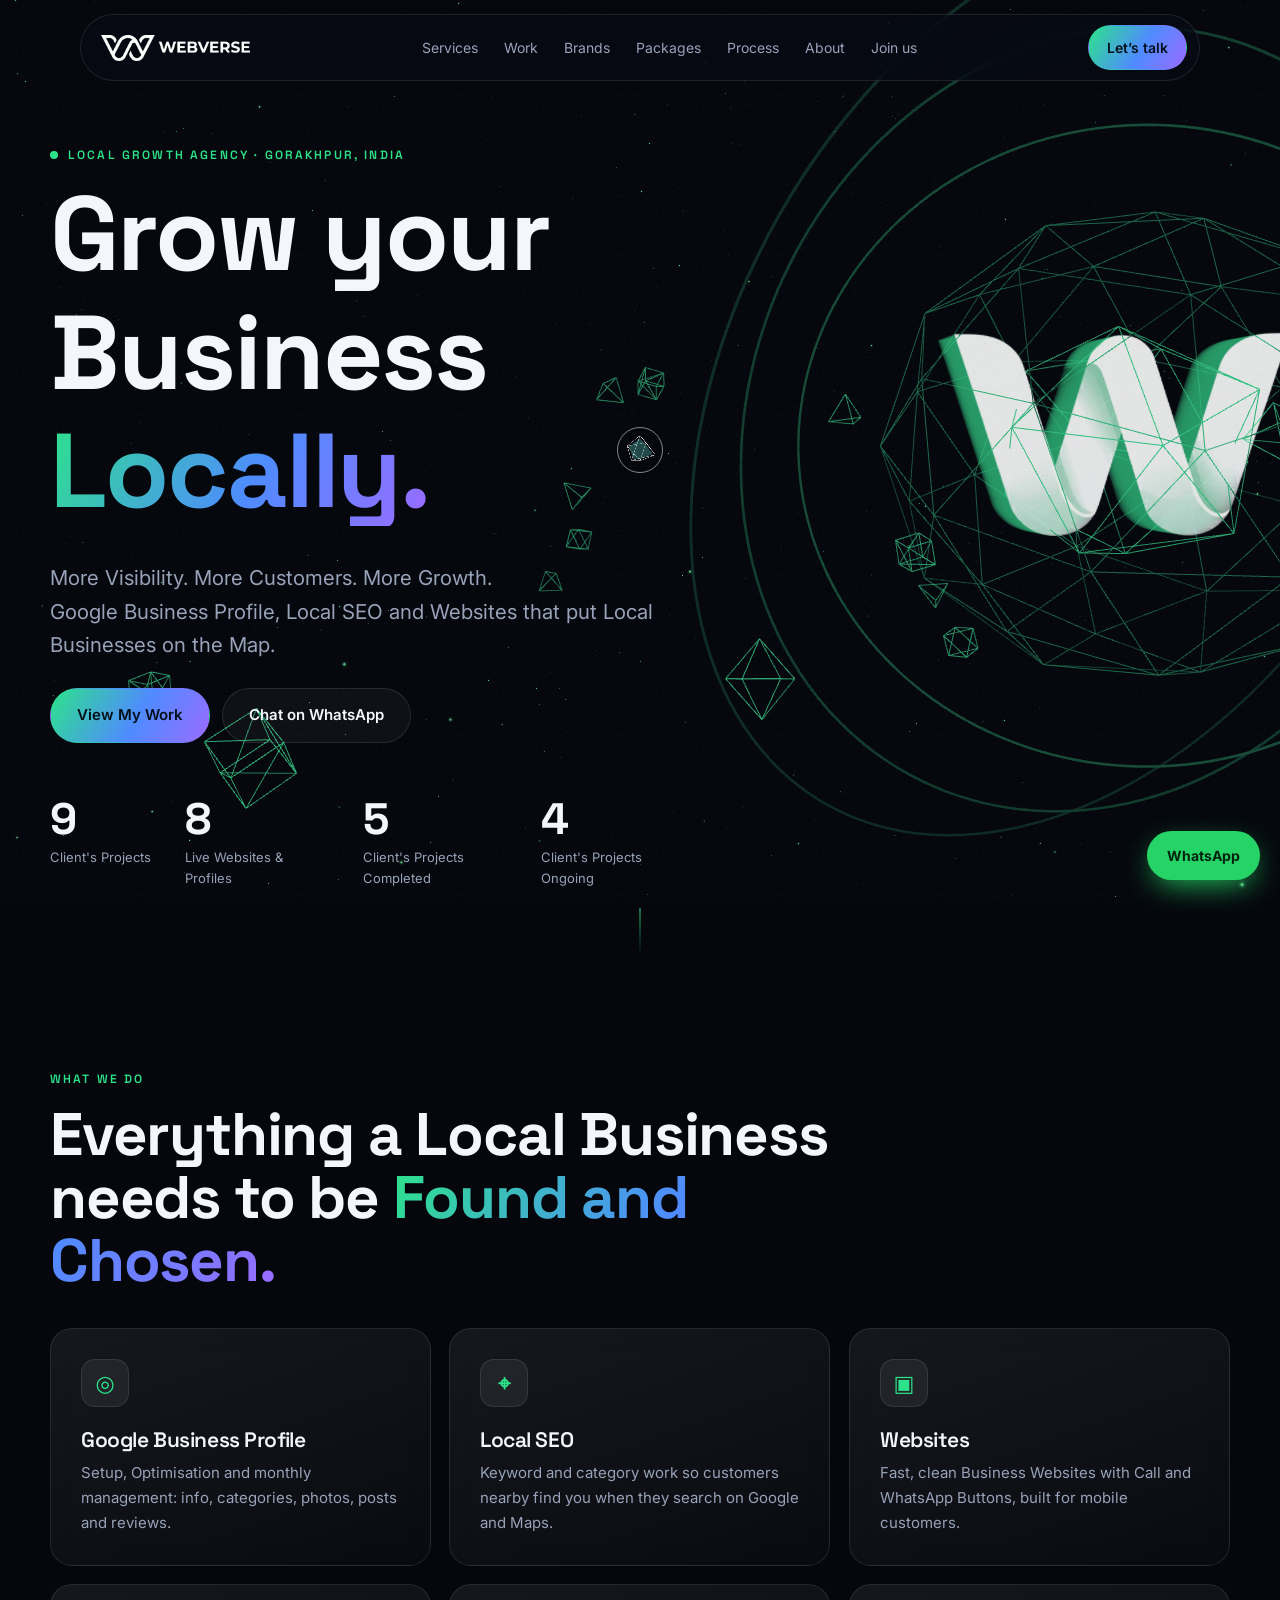
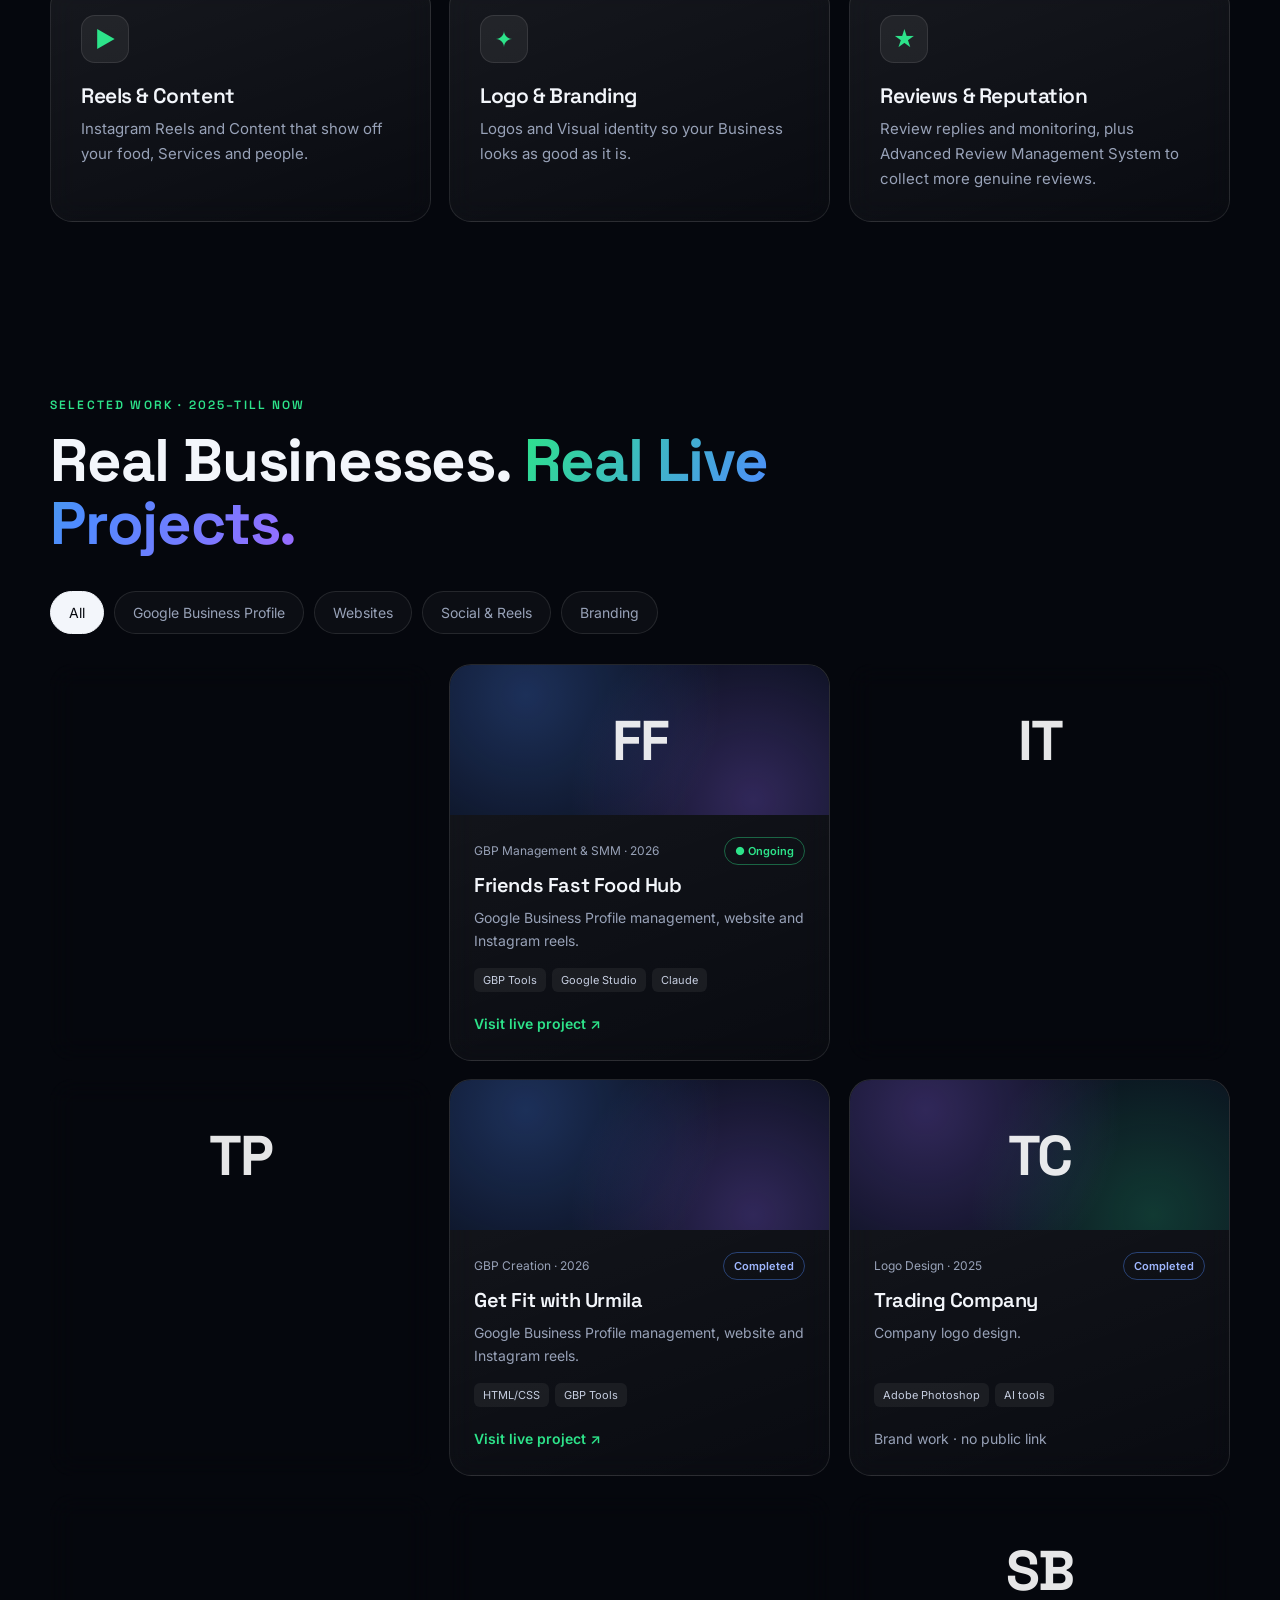
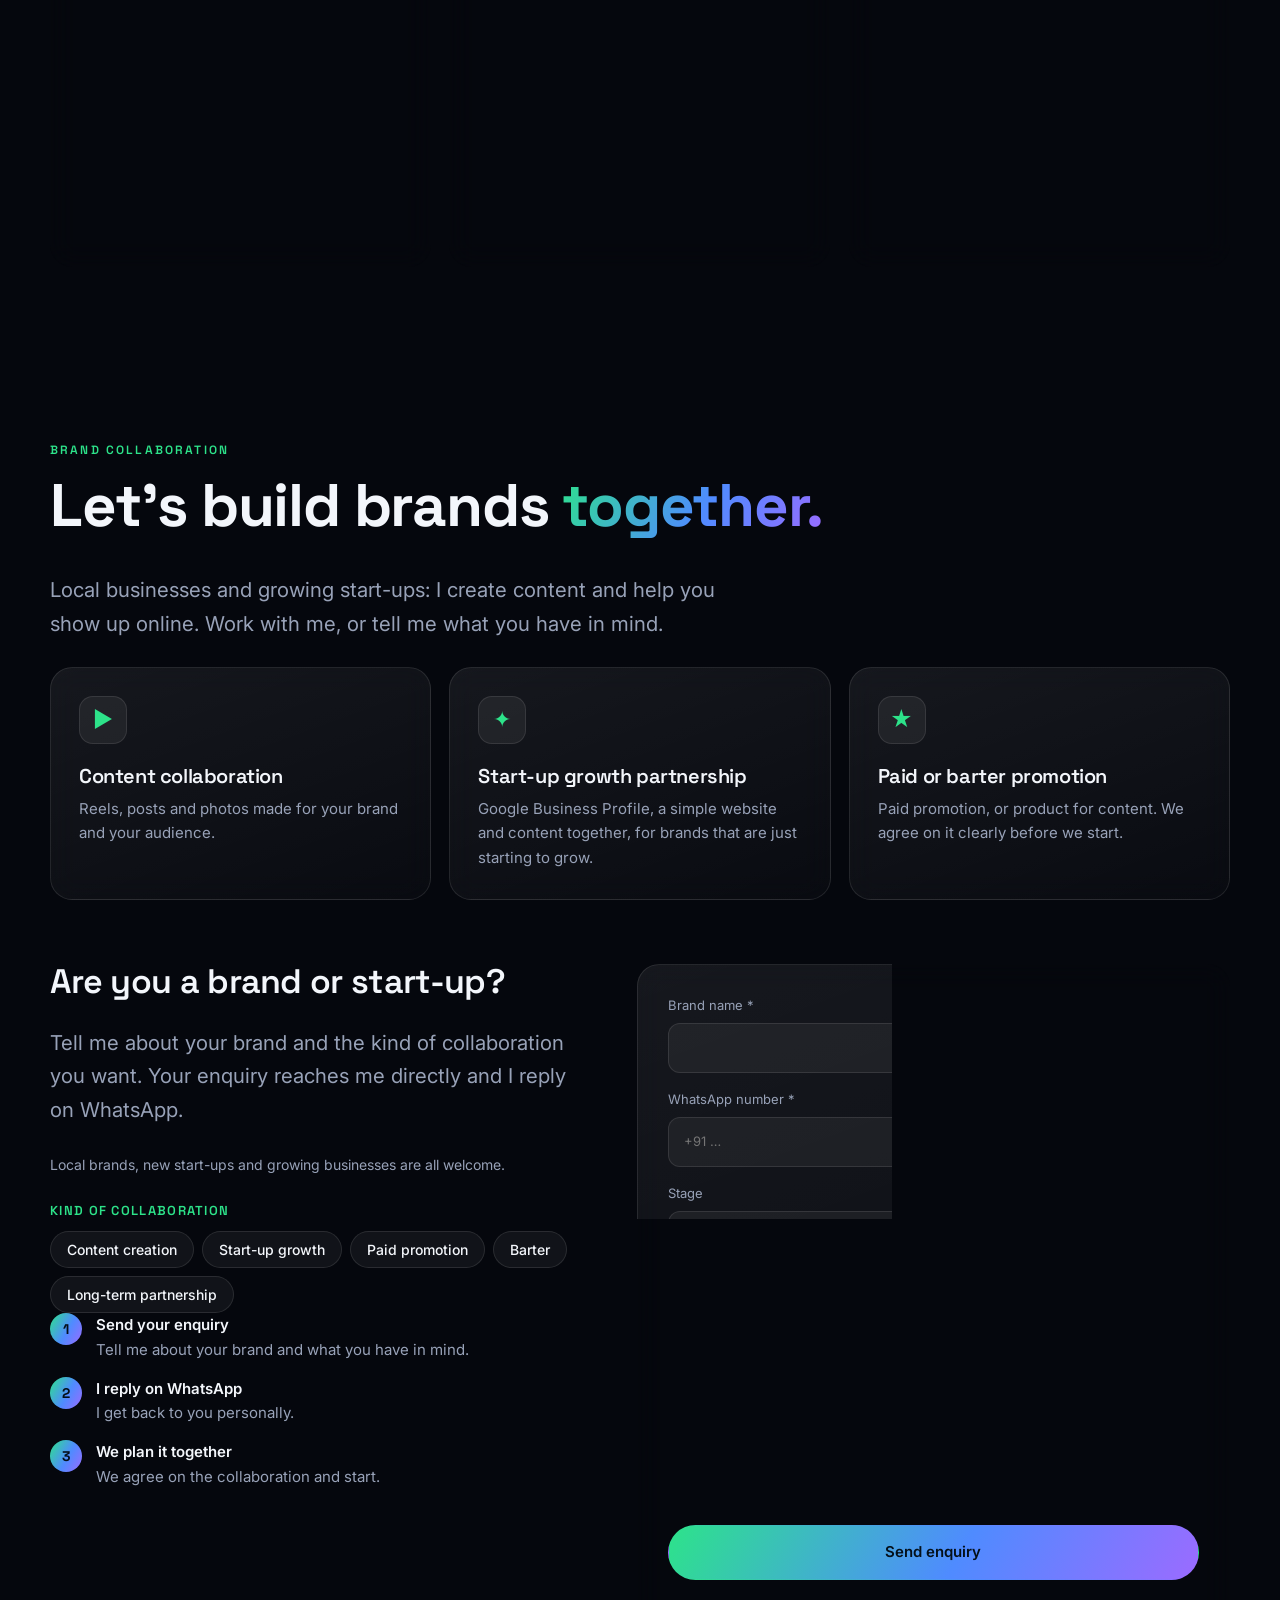
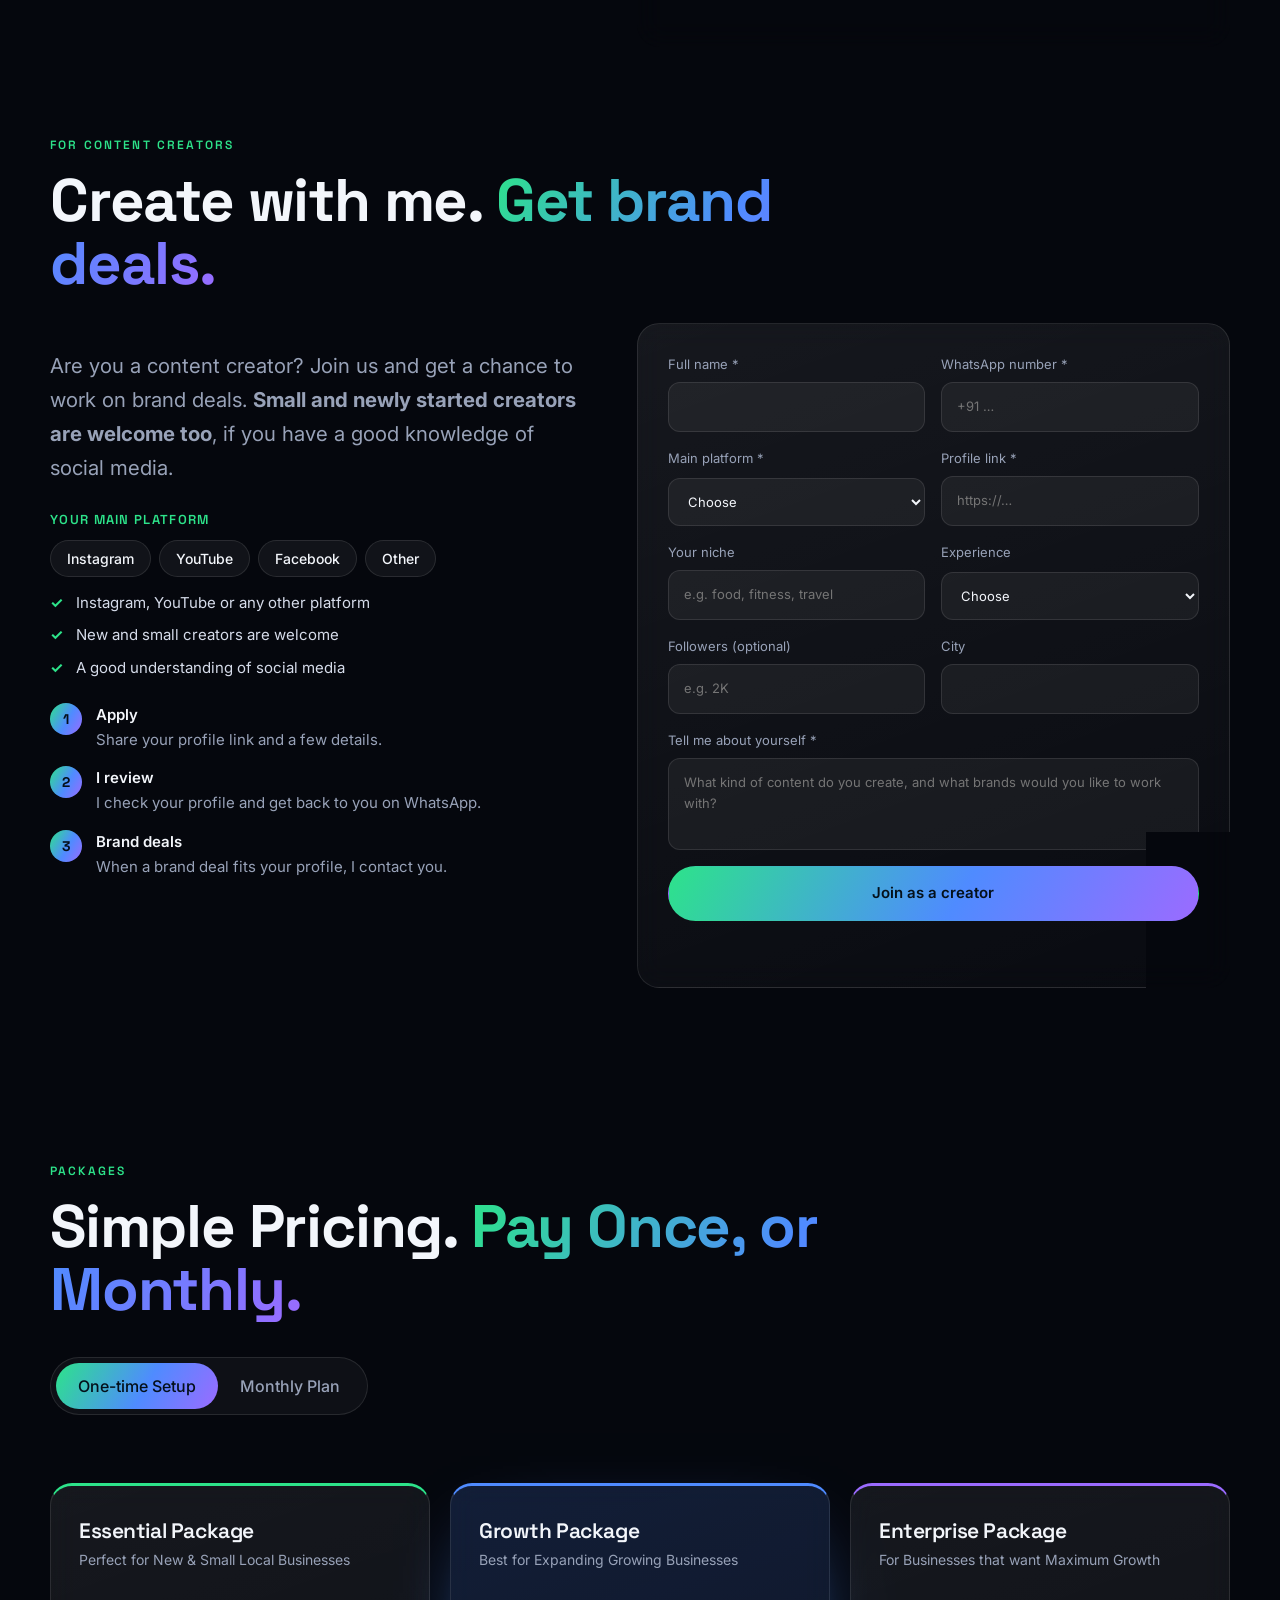
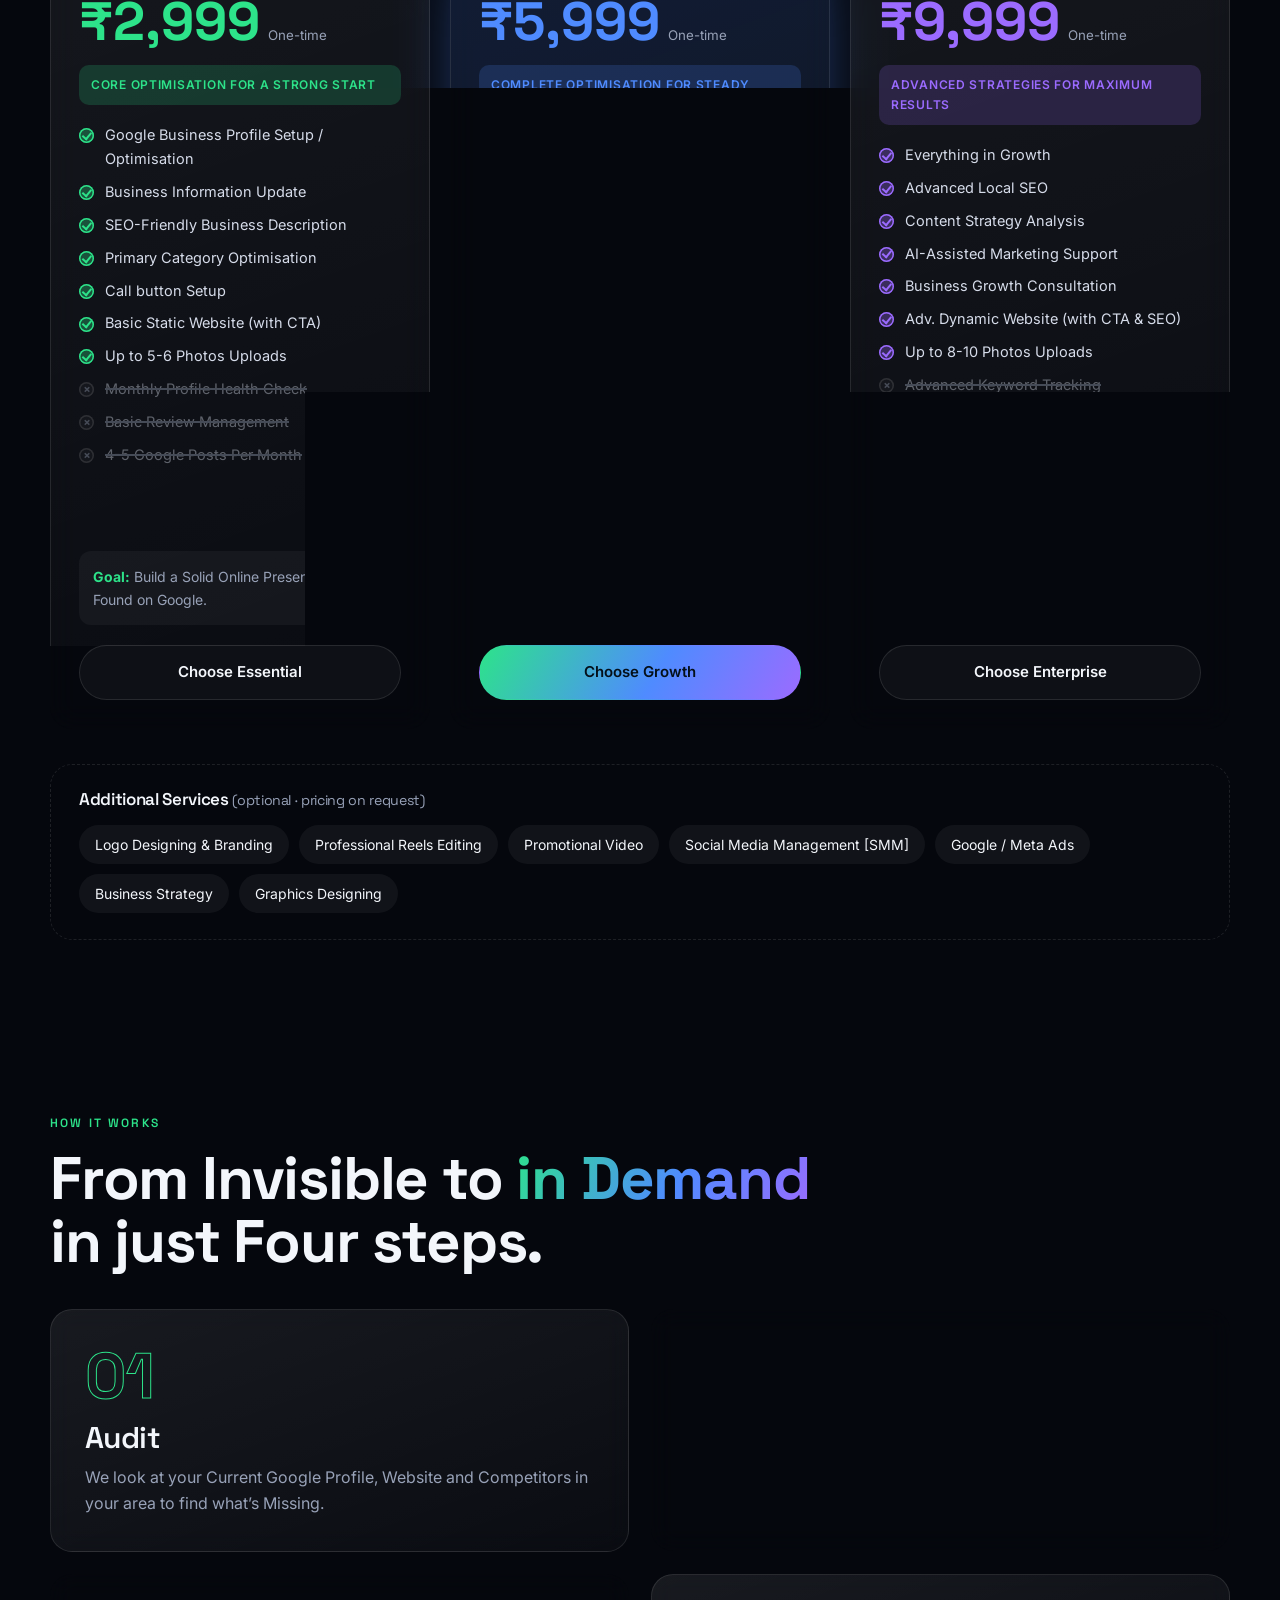
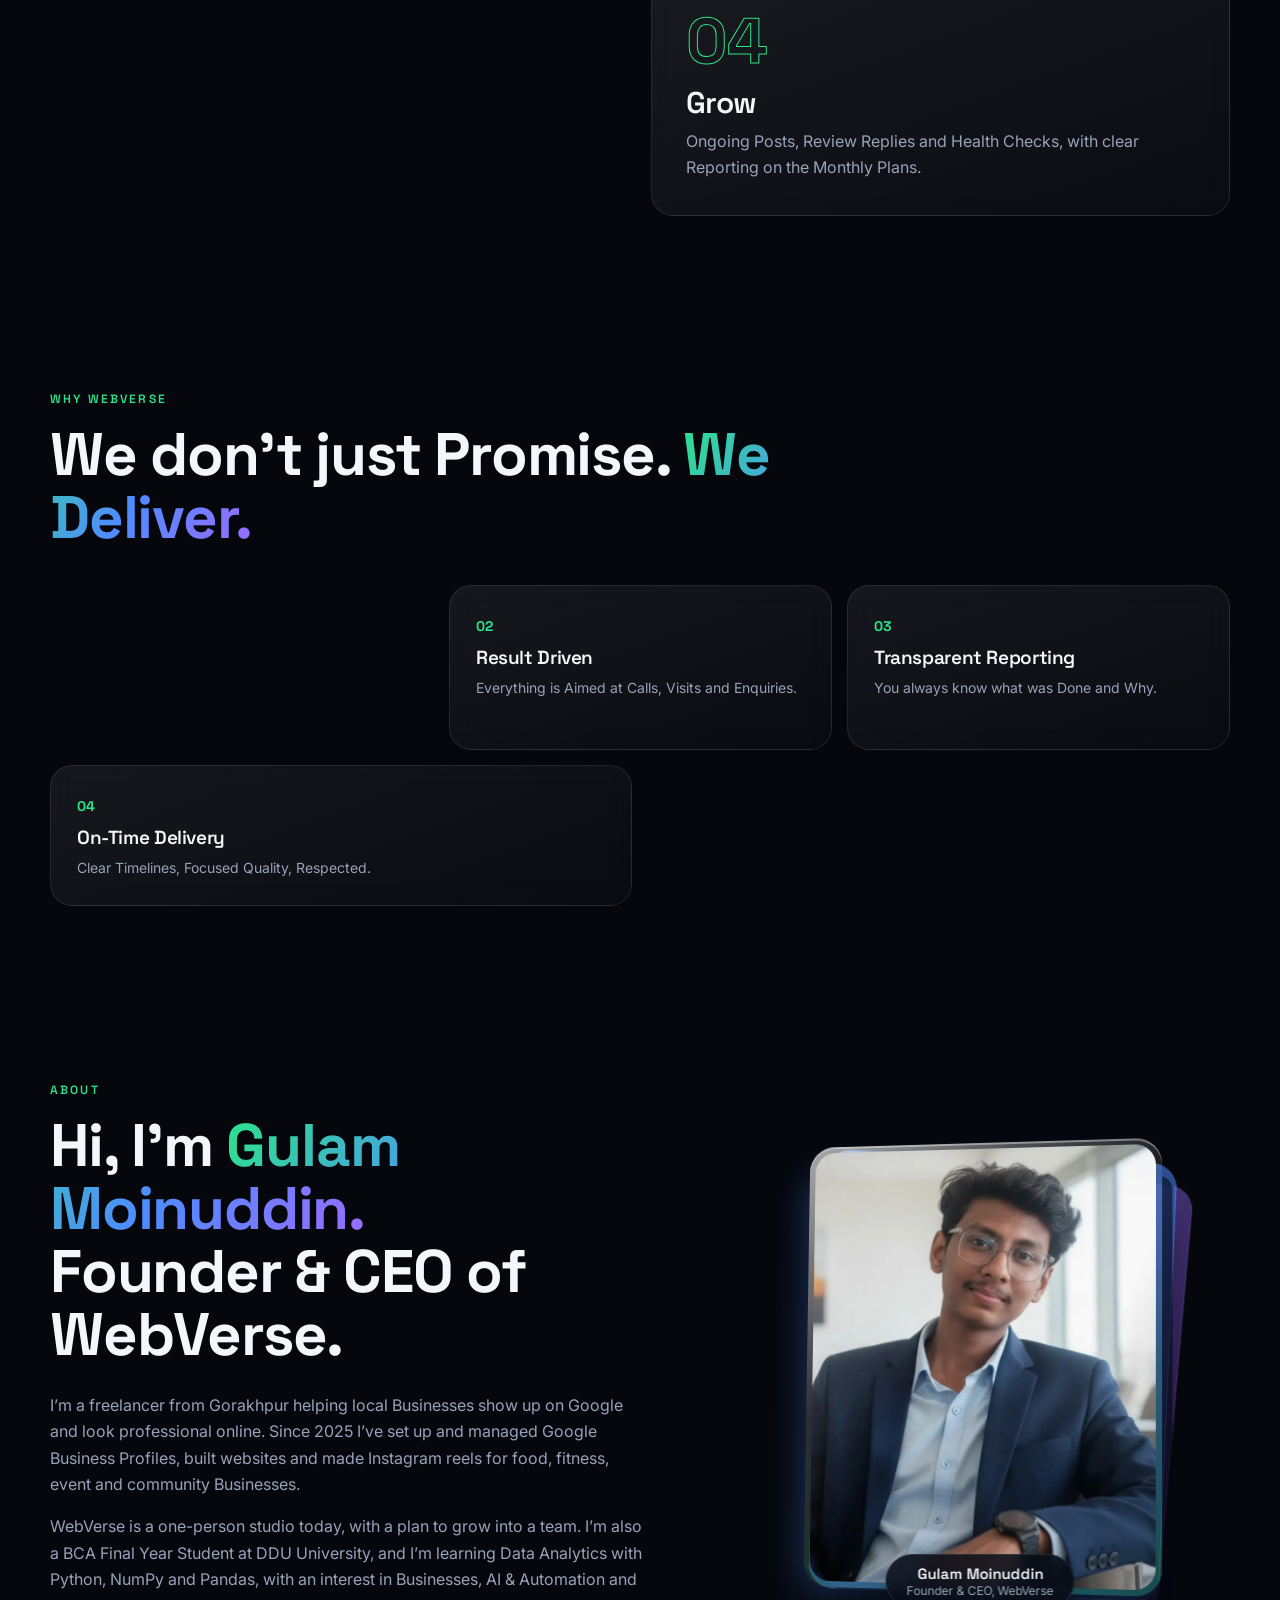
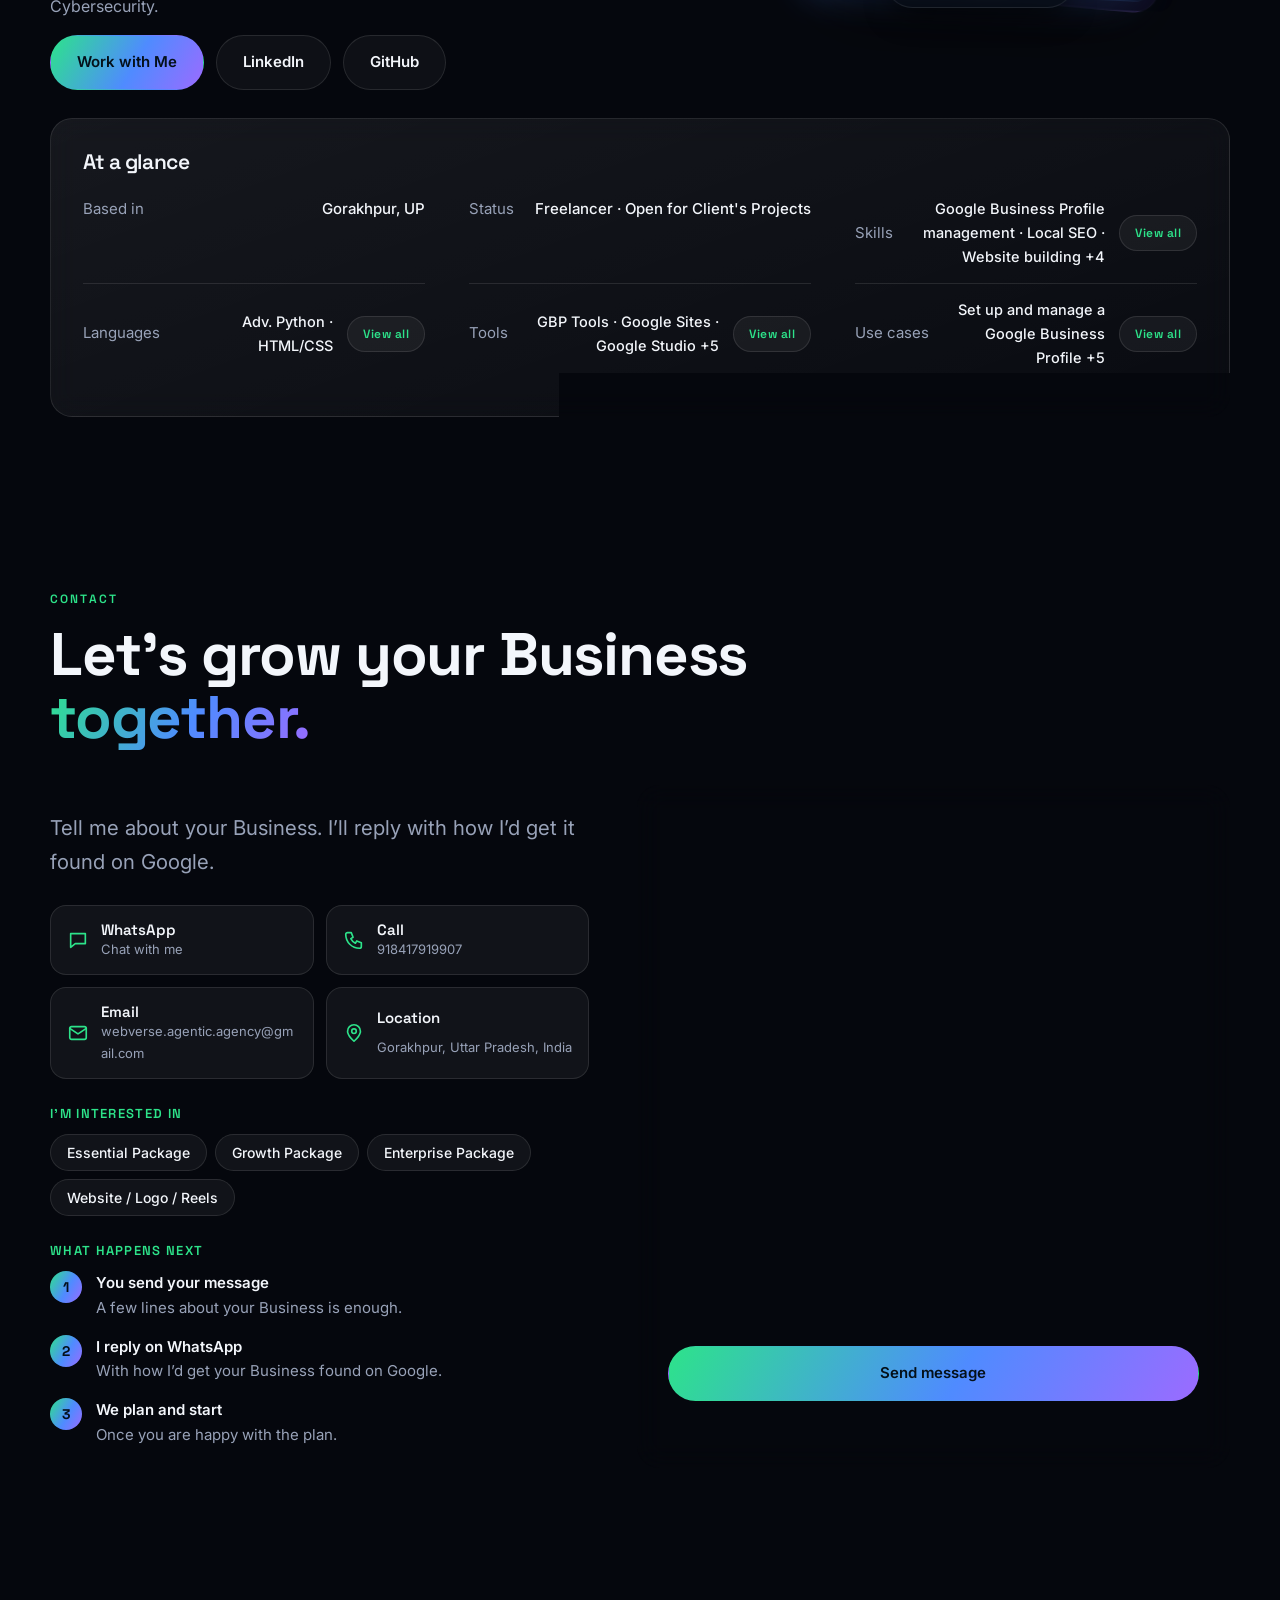
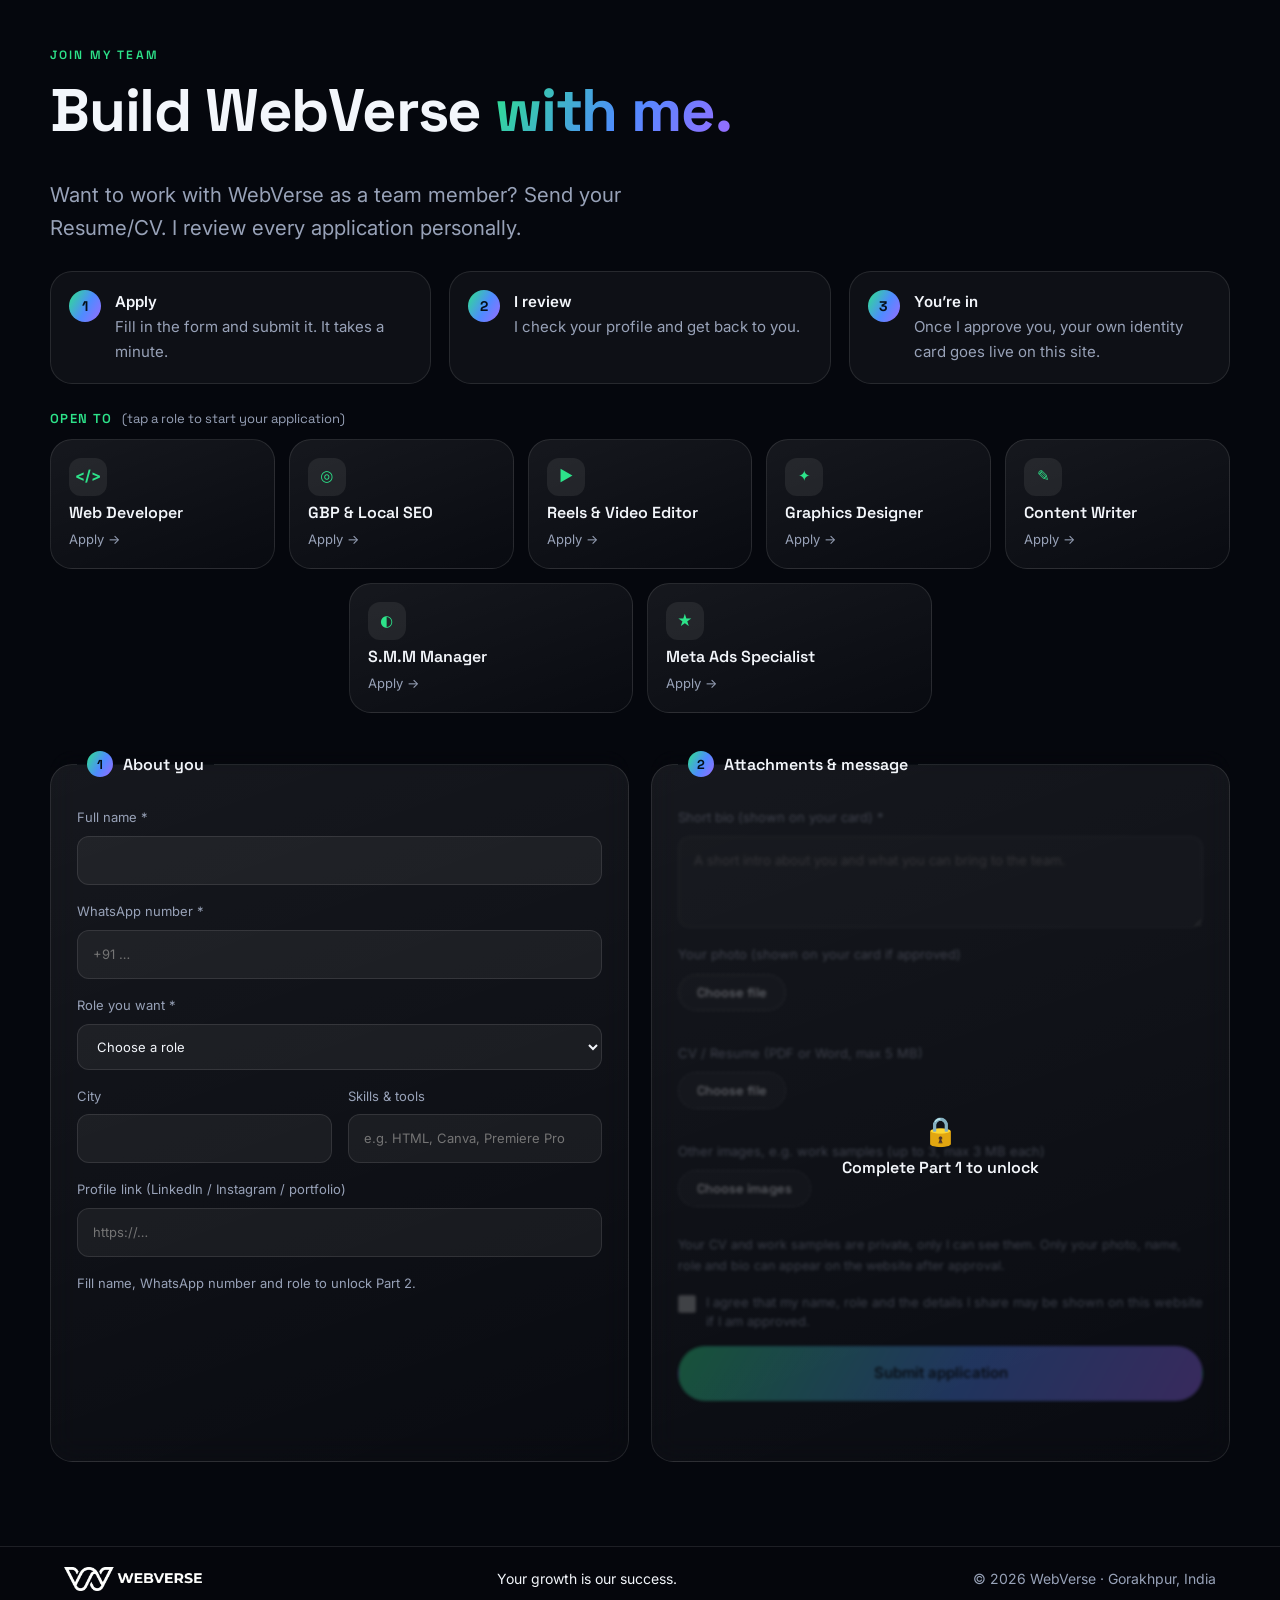
==== index.html @ db44a49e "Add files via upload Initial commit: Add WebVerse portfolio website" ====
<!doctype html>
<html lang="en">

<head>
  <meta charset="utf-8">
  <meta name="viewport" content="width=device-width, initial-scale=1, viewport-fit=cover">
  <title>WebVerse — Local Growth Agency, Gorakhpur</title>
  <meta name="description"
    content="WebVerse helps local businesses get found on Google: Google Business Profile management, local SEO, websites, reels and branding. Based in Gorakhpur, Uttar Pradesh.">
  <meta name="theme-color" content="#05070d">
  <meta property="og:title" content="WebVerse — Grow Your Business Locally">
  <meta property="og:description"
    content="More visibility. More customers. More growth. Google Business Profile, local SEO and websites for local businesses.">
  <meta property="og:type" content="website">
  <meta property="og:image" content="assets/og.png">
  <link rel="icon" type="image/png" href="assets/favicon.png">
  <link rel="preconnect" href="https://fonts.googleapis.com">
  <link rel="preconnect" href="https://fonts.gstatic.com" crossorigin>
  <link
    href="https://fonts.googleapis.com/css2?family=Inter:wght@400;500;600&family=Space+Grotesk:wght@500;600;700&display=swap"
    rel="stylesheet">
  <link rel="stylesheet" href="css/style.css">
  <script type="importmap">{"imports":{"three":"./vendor/three.module.min.js"}}</script>
  <script
    type="application/ld+json">{"@context":"https://schema.org","@type":"ProfessionalService","name":"WebVerse","description":"Google Business Profile management, local SEO, websites and branding for local businesses.","areaServed":"Gorakhpur, Uttar Pradesh, India","address":{"@type":"PostalAddress","addressLocality":"Gorakhpur","addressRegion":"Uttar Pradesh","addressCountry":"IN"}}</script>
</head>

<body>
  <canvas id="bg" aria-hidden="true"></canvas>
  <div class="grain" aria-hidden="true"></div>
  <div class="progress" aria-hidden="true"><i></i></div>

  <!-- 3D cursor -->
  <div class="cursor" aria-hidden="true">
    <div class="cursor-ring"><span></span></div>
    <div class="cursor-3d"><canvas width="160" height="160"></canvas></div>
  </div>

  <header class="nav" id="nav">
    <a class="brand" href="#top" aria-label="WebVerse home"><img src="assets/logo-wordmark.png" alt="WebVerse"
        width="180" height="31"></a>
    <nav class="links" id="mainNav" aria-label="Main">
      <a href="#services">Services</a><a href="#work">Work</a><a href="#brands">Brands</a><a
        href="#packages">Packages</a><a href="#process">Process</a><a href="#about">About</a><a href="#team"
        data-nav-team hidden>Team</a><a href="#join">Join us</a>
    </nav>
    <a class="btn btn-sm magnetic" href="#contact">Let’s talk</a>
    <button type="button" class="nav-toggle" id="navToggle" aria-label="Open menu" aria-expanded="false"
      aria-controls="mainNav"><span></span><span></span><span></span></button>
  </header>

  <main id="top">

    <section class="hero" data-hue="#2de38a" data-x="4.4" data-s="1">
      <div class="wrap hero-grid">
        <div>
          <p class="eyebrow reveal"><span class="dot"></span> Local growth agency · Gorakhpur, India</p>
          <h1 class="split" data-split>Grow your Business <em>Locally.</em></h1>
          <p class="lead reveal" style="--d:.5s">More Visibility. More Customers. More Growth.<br>Google Business
            Profile, Local SEO and Websites that put Local Businesses on the Map.</p>
          <div class="cta-row reveal" style="--d:.65s">
            <a class="btn magnetic" href="#work" data-cursor-label="Explore">View My Work</a>
            <a class="btn btn-ghost magnetic" data-wa href="#contact">Chat on WhatsApp</a>
          </div>
          <dl class="stats reveal" style="--d:.8s">
            <div>
              <dt><span data-count="9">0</span></dt>
              <dd>Client's Projects</dd>
            </div>
            <div>
              <dt><span data-count="8">0</span></dt>
              <dd>Live Websites &amp; Profiles</dd>
            </div>
            <div>
              <dt><span data-count="5">0</span></dt>
              <dd>Client's Projects Completed</dd>
            </div>
            <div>
              <dt><span data-count="4">0</span></dt>
              <dd>Client's Projects Ongoing</dd>
            </div>
          </dl>
        </div>
      </div>
      <div class="scroll-hint" aria-hidden="true"><span></span></div>
    </section>

    <!-- SERVICES -->
    <section id="services" class="section" data-hue="#4f8bff" data-x="-6.2" data-s=".5">
      <div class="wrap">
        <p class="eyebrow reveal">What we do</p>
        <h2 class="reveal">Everything a Local Business needs to be <em>Found and Chosen.</em></h2>
        <div class="cards">
          <article class="card tilt reveal"><b class="ico">◎</b>
            <h3>Google Business Profile</h3>
            <p>Setup, Optimisation and monthly management: info, categories, photos, posts and reviews.</p>
          </article>
          <article class="card tilt reveal" style="--d:.08s"><b class="ico">⌖</b>
            <h3>Local SEO</h3>
            <p>Keyword and category work so customers nearby find you when they search on Google and Maps.</p>
          </article>
          <article class="card tilt reveal" style="--d:.16s"><b class="ico">▣</b>
            <h3>Websites</h3>
            <p>Fast, clean Business Websites with Call and WhatsApp Buttons, built for mobile customers.</p>
          </article>
          <article class="card tilt reveal" style="--d:.24s"><b class="ico">▶</b>
            <h3>Reels &amp; Content</h3>
            <p>Instagram Reels and Content that show off your food, Services and people.</p>
          </article>
          <article class="card tilt reveal" style="--d:.32s"><b class="ico">✦</b>
            <h3>Logo &amp; Branding</h3>
            <p>Logos and Visual identity so your Business looks as good as it is.</p>
          </article>
          <article class="card tilt reveal" style="--d:.4s"><b class="ico">★</b>
            <h3>Reviews &amp; Reputation</h3>
            <p>Review replies and monitoring, plus Advanced Review Management System to collect more genuine reviews.
            </p>
          </article>
        </div>
      </div>
    </section>

    <!-- WORK -->
    <section id="work" class="section" data-hue="#9b6bff" data-x="6.2" data-s=".5">
      <div class="wrap">
        <p class="eyebrow reveal">Selected work · 2025–Till Now</p>
        <h2 class="reveal">Real Businesses. <em>Real Live Projects.</em></h2>
        <div class="filters reveal" role="tablist" aria-label="Filter projects">
          <button class="chip is-on" data-f="all">All</button>
          <button class="chip" data-f="gbp">Google Business Profile</button>
          <button class="chip" data-f="web">Websites</button>
          <button class="chip" data-f="social">Social &amp; Reels</button>
          <button class="chip" data-f="brand">Branding</button>
        </div>
        <div class="work-grid" id="workGrid"></div>
      </div>
    </section>

    <section id="brands" class="section" data-hue="#4f8bff" data-x="6.2" data-s=".45">
      <div class="wrap">
        <p class="eyebrow reveal">Brand collaboration</p>
        <h2 class="reveal">Let’s build brands <em>together.</em></h2>
        <p class="lead reveal">Local businesses and growing start-ups: I create content and help you show up online.
          Work with me, or tell me what you have in mind.</p>

        <div class="collab-grid">
          <article class="collab reveal"><span class="ico">▶</span>
            <h3>Content collaboration</h3>
            <p>Reels, posts and photos made for your brand and your audience.</p>
          </article>
          <article class="collab reveal"><span class="ico">✦</span>
            <h3>Start-up growth partnership</h3>
            <p>Google Business Profile, a simple website and content together, for brands that are just starting to
              grow.</p>
          </article>
          <article class="collab reveal"><span class="ico">★</span>
            <h3>Paid or barter promotion</h3>
            <p>Paid promotion, or product for content. We agree on it clearly before we start.</p>
          </article>
        </div>

        <div id="brandWallBox" hidden>
          <h3 class="wall-title reveal">Brands I’ve collaborated with</h3>
          <div class="brand-wall" id="brandWall"></div>
        </div>

        <div class="contact-grid brand-approach">
          <div class="reveal join-left">
            <h3 class="approach-title">Are you a brand or start-up?</h3>
            <p class="lead">Tell me about your brand and the kind of collaboration you want. Your enquiry reaches me
              directly and I reply on WhatsApp.</p>
            <p class="muted">Local brands, new start-ups and growing businesses are all welcome.</p>
            <p class="mini-h">Kind of collaboration</p>
            <div class="qchips" data-target="#brandForm [name=collab]" role="group" aria-label="Collaboration type">
              <button type="button" data-value="Content creation (reels / posts)">Content creation</button>
              <button type="button" data-value="Start-up growth partnership">Start-up growth</button>
              <button type="button" data-value="Paid promotion">Paid promotion</button>
              <button type="button" data-value="Barter (product for content)">Barter</button>
              <button type="button" data-value="Long-term partnership">Long-term partnership</button>
            </div>
            <ol class="join-steps">
              <li><b>1</b><span><strong>Send your enquiry</strong> Tell me about your brand and what you have in
                  mind.</span></li>
              <li><b>2</b><span><strong>I reply on WhatsApp</strong> I get back to you personally.</span></li>
              <li><b>3</b><span><strong>We plan it together</strong> We agree on the collaboration and start.</span>
              </li>
            </ol>
          </div>
          <form id="brandForm" class="form tilt reveal" novalidate>
            <div class="row">
              <label>Brand name *<input name="brand" required maxlength="80" autocomplete="organization"></label>
              <label>Contact person *<input name="contact" required maxlength="80" autocomplete="name"></label>
            </div>
            <div class="row">
              <label>WhatsApp number *<input name="phone" inputmode="tel" autocomplete="tel"
                  placeholder="+91 …"></label>
              <label>Brand type
                <select name="btype">
                  <option value="">Choose</option>
                  <option>Start-up</option>
                  <option>Local business</option>
                  <option>Established brand</option>
                </select>
              </label>
            </div>
            <div class="row">
              <label>Stage
                <select name="stage">
                  <option value="">Choose</option>
                  <option>Just starting</option>
                  <option>Growing</option>
                  <option>Established</option>
                </select>
              </label>
              <label>Collaboration you want *
                <select name="collab">
                  <option value="">Choose</option>
                  <option>Content creation (reels / posts)</option>
                  <option>Start-up growth partnership</option>
                  <option>Paid promotion</option>
                  <option>Barter (product for content)</option>
                  <option>Long-term partnership</option>
                  <option>Something else</option>
                </select>
              </label>
            </div>
            <div class="row">
              <label>Budget (optional)<input name="budget" maxlength="60"
                  placeholder="e.g. ₹5,000 / month, or barter"></label>
              <label>Instagram or website<input name="link" inputmode="url" maxlength="300"
                  placeholder="https://…"></label>
            </div>
            <label>Message *<textarea name="message" rows="4" maxlength="1000"
                placeholder="Tell me about your brand and what you want to do together."></textarea></label>
            <input type="text" name="_gotcha" tabindex="-1" autocomplete="off" style="display:none">
            <button class="btn magnetic" type="submit">Send enquiry</button>
            <p class="form-note" id="brandNote" role="status"></p>
          </form>
        </div>

        <div class="creators" id="creators">
          <p class="eyebrow reveal">For content creators</p>
          <h2 class="reveal creators-h">Create with me. <em>Get brand deals.</em></h2>
          <div class="contact-grid">
            <div class="reveal join-left">
              <p class="lead">Are you a content creator? Join us and get a chance to work on brand deals. <strong>Small
                  and newly started creators are welcome too</strong>, if you have a good knowledge of social media.</p>
              <p class="mini-h">Your main platform</p>
              <div class="qchips" data-target="#creatorForm [name=platform]" role="group" aria-label="Main platform">
                <button type="button" data-value="Instagram">Instagram</button>
                <button type="button" data-value="YouTube">YouTube</button>
                <button type="button" data-value="Facebook">Facebook</button>
                <button type="button" data-value="Other">Other</button>
              </div>
              <ul class="ticks">
                <li>Instagram, YouTube or any other platform</li>
                <li>New and small creators are welcome</li>
                <li>A good understanding of social media</li>
              </ul>
              <ol class="join-steps">
                <li><b>1</b><span><strong>Apply</strong> Share your profile link and a few details.</span></li>
                <li><b>2</b><span><strong>I review</strong> I check your profile and get back to you on WhatsApp.</span>
                </li>
                <li><b>3</b><span><strong>Brand deals</strong> When a brand deal fits your profile, I contact
                    you.</span></li>
              </ol>
            </div>
            <form id="creatorForm" class="form tilt reveal" novalidate>
              <div class="row">
                <label>Full name *<input name="name" required maxlength="80" autocomplete="name"></label>
                <label>WhatsApp number *<input name="phone" inputmode="tel" autocomplete="tel"
                    placeholder="+91 …"></label>
              </div>
              <div class="row">
                <label>Main platform *
                  <select name="platform">
                    <option value="">Choose</option>
                    <option>Instagram</option>
                    <option>YouTube</option>
                    <option>Facebook</option>
                    <option>Other</option>
                  </select>
                </label>
                <label>Profile link *<input name="link" inputmode="url" maxlength="300" placeholder="https://…"></label>
              </div>
              <div class="row">
                <label>Your niche<input name="niche" maxlength="80" placeholder="e.g. food, fitness, travel"></label>
                <label>Experience
                  <select name="experience">
                    <option value="">Choose</option>
                    <option>Just starting</option>
                    <option>Growing</option>
                    <option>Experienced</option>
                  </select>
                </label>
              </div>
              <div class="row">
                <label>Followers (optional)<input name="followers" maxlength="40" placeholder="e.g. 2K"></label>
                <label>City<input name="city" maxlength="60" autocomplete="address-level2"></label>
              </div>
              <label>Tell me about yourself *<textarea name="message" rows="3" maxlength="1000"
                  placeholder="What kind of content do you create, and what brands would you like to work with?"></textarea></label>
              <input type="text" name="_gotcha" tabindex="-1" autocomplete="off" style="display:none">
              <button class="btn magnetic" type="submit">Join as a creator</button>
              <p class="form-note" id="creatorNote" role="status"></p>
            </form>
          </div>
        </div>
      </div>
    </section>

    <!-- PACKAGES -->
    <section id="packages" class="section" data-hue="#2de38a" data-x="6.2" data-s=".45">
      <div class="wrap">
        <p class="eyebrow reveal">Packages</p>
        <h2 class="reveal">Simple Pricing. <em>Pay Once, or Monthly.</em></h2>
        <div class="toggle reveal" role="group" aria-label="Billing">
          <button class="is-on" data-mode="setup" aria-pressed="true">One-time Setup</button>
          <button data-mode="month" aria-pressed="false">Monthly Plan</button>
          <i></i>
        </div>
        <p class="mode-note reveal" id="modeNote">Faded points with a line through them are part of the Monthly Plan
          only.</p>
        <div class="pricing" id="pricing" data-mode="setup">
          <article class="plan tilt reveal" style="--c:#2de38a">
            <header>
              <h3>Essential Package</h3>
              <p>Perfect for New &amp; Small Local Businesses</p>
            </header>
            <div class="price" data-setup="₹2,999" data-month="₹1,499"><strong>₹2,999</strong><small>One-time</small>
            </div>
            <p class="tag">Core Optimisation for a strong start</p>
            <ul>
              <li>Google Business Profile Setup / Optimisation</li>
              <li>Business Information Update</li>
              <li>SEO-Friendly Business Description</li>
              <li>Primary Category Optimisation</li>
              <li>Call button Setup</li>
              <li>Basic Static Website (with CTA)</li>
              <li>Up to <span class="v-setup">5-6 Photos</span><span class="v-month">7-8 Photos/Reels</span> Uploads
              </li>
              <li class="m"><span class="t">Monthly Profile Health Check</span><span class="vh"> (monthly plan
                  only)</span></li>
              <li class="m"><span class="t">Basic Review Management</span><span class="vh"> (monthly plan only)</span>
              </li>
              <li class="m"><span class="t">4-5 Google Posts Per Month</span><span class="vh"> (monthly plan
                  only)</span></li>
            </ul>
            <p class="goal"><b>Goal:</b> Build a Solid Online Presence and get Found on Google.</p>
            <a class="btn btn-ghost magnetic" href="#contact" data-pick="Essential">Choose Essential</a>
          </article>
          <article class="plan plan-hot tilt reveal" style="--c:#4f8bff;--d:.1s">
            <span class="badge">Most popular</span>
            <header>
              <h3>Growth Package</h3>
              <p>Best for Expanding Growing Businesses</p>
            </header>
            <div class="price" data-setup="₹5,999" data-month="₹2,999"><strong>₹5,999</strong><small>One-time</small>
            </div>
            <p class="tag">Complete Optimisation for Steady Growth</p>
            <ul>
              <li>Everything in Essential</li>
              <li>Complete GBP Optimisation</li>
              <li>Local SEO Optimisation</li>
              <li>Keyword Optimisation</li>
              <li>Products &amp; Services setup</li>
              <li>Dynamic Website (with CTA)</li>
              <li>Up to <span class="v-setup">7-8 Photos</span><span class="v-month">8-10 Photos/Reels</span> Uploads
              </li>
              <li class="m"><span class="t">Weekly Google Business posts</span><span class="vh"> (monthly plan
                  only)</span></li>
              <li class="m"><span class="t">Review Management &amp; Replies</span><span class="vh"> (monthly plan
                  only)</span></li>
              <li class="m"><span class="t">Monthly performance report</span><span class="vh"> (monthly plan
                  only)</span></li>
              <li class="m"><span class="t">Priority support</span><span class="vh"> (monthly plan only)</span></li>
            </ul>
            <p class="goal"><b>Goal:</b> Increase Visibility, get more Leads and stay ahead of Competitors.</p>
            <a class="btn magnetic" href="#contact" data-pick="Growth">Choose Growth</a>
          </article>
          <article class="plan tilt reveal" style="--c:#9b6bff;--d:.2s">
            <header>
              <h3>Enterprise Package</h3>
              <p>For Businesses that want Maximum Growth</p>
            </header>
            <div class="price" data-setup="₹9,999" data-month="₹5,999"><strong>₹9,999</strong><small>One-time</small>
            </div>
            <p class="tag">Advanced strategies for maximum results</p>
            <ul>
              <li>Everything in Growth</li>
              <li>Advanced Local SEO</li>
              <li>Content Strategy Analysis</li>
              <li>AI-Assisted Marketing Support</li>
              <li>Business Growth Consultation</li>
              <li>Adv. Dynamic Website (with CTA & SEO)</li>
              <li>Up to <span class="v-setup">8-10 Photos</span><span class="v-month">12-15 Photos/Reels</span> Uploads
              </li>
              <li class="m"><span class="t">Advanced Keyword Tracking</span><span class="vh"> (monthly plan only)</span>
              </li>
              <li class="m"><span class="t">Weekly Profile Optimisation</span><span class="vh"> (monthly plan
                  only)</span></li>
              <li class="m"><span class="t">Monthly Strategy Call</span><span class="vh"> (monthly plan only)</span>
              </li>
              <li class="m"><span class="t">Priority Support</span><span class="vh"> (monthly plan only)</span></li>
              <li class="m"><span class="t">Detailed Performance Analytics</span><span class="vh"> (monthly plan
                  only)</span></li>
            </ul>
            <p class="goal"><b>Goal:</b> Dominate your Local Area and Achieve long-term Business Growth.</p>
            <a class="btn btn-ghost magnetic" href="#contact" data-pick="Enterprise">Choose Enterprise</a>
          </article>
        </div>
        <div class="addons reveal">
          <h3>Additional Services <small>(optional · pricing on request)</small></h3>
          <ul>
            <li>Logo Designing &amp; Branding</li>
            <li>Professional Reels Editing</li>
            <li>Promotional Video</li>
            <li>Social Media Management [SMM]</li>
            <li>Google / Meta Ads</li>
            <li>Business Strategy</li>
            <li>Graphics Designing</li>
          </ul>
        </div>
      </div>
    </section>

    <!-- PROCESS -->
    <section id="process" class="section process" data-hue="#2de38a" data-x="0" data-s=".5">
      <div class="wrap">
        <p class="eyebrow reveal">How it works</p>
        <h2 class="reveal">From Invisible to <em>in Demand</em> in just Four steps.</h2>
        <ol class="steps" id="steps">
          <li data-from="tl" style="--i:0"><span>01</span>
            <h3>Audit</h3>
            <p>We look at your Current Google Profile, Website and Competitors in your area to find what’s Missing.</p>
          </li>
          <li data-from="tr" style="--i:1"><span>02</span>
            <h3>Set up</h3>
            <p>Profile, Categories, Description, Services, Photos and Contact Buttons, all set up properly.</p>
          </li>
          <li data-from="bl" style="--i:2"><span>03</span>
            <h3>Launch</h3>
            <p>Your Website and Profile go Live, with Posts and Content so Customers can see an Active Business.</p>
          </li>
          <li data-from="br" style="--i:3"><span>04</span>
            <h3>Grow</h3>
            <p>Ongoing Posts, Review Replies and Health Checks, with clear Reporting on the Monthly Plans.</p>
          </li>
        </ol>
      </div>
    </section>

    <!-- WHY -->
    <section class="section" data-hue="#4f8bff" data-x="6.2" data-s=".5">
      <div class="wrap">
        <p class="eyebrow reveal">Why WebVerse</p>
        <h2 class="reveal">We don’t just Promise. <em>We Deliver.</em></h2>
        <div class="why">
          <div class="tilt reveal"><b>01</b>
            <h3>Proven Strategies</h3>
            <p>Methods used on Real-World Local Businesses, not Theory.</p>
          </div>
          <div class="tilt reveal" style="--d:.08s"><b>02</b>
            <h3>Result Driven</h3>
            <p>Everything is Aimed at Calls, Visits and Enquiries.</p>
          </div>
          <div class="tilt reveal" style="--d:.16s"><b>03</b>
            <h3>Transparent Reporting</h3>
            <p>You always know what was Done and Why.</p>
          </div>
          <div class="tilt reveal" style="--d:.24s"><b>04</b>
            <h3>On-Time Delivery</h3>
            <p>Clear Timelines, Focused Quality, Respected.</p>
          </div>
          <div class="tilt reveal" style="--d:.32s"><b>05</b>
            <h3>Dedicated Support</h3>
            <p>One Person who knows your Business, on Your WhatsApp.</p>
          </div>
        </div>
      </div>
    </section>

    <!-- ABOUT -->
    <section id="about" class="section" data-hue="#9b6bff" data-x="6.2" data-s=".45">
      <div class="wrap about">
        <div class="about-text">
          <p class="eyebrow reveal">About</p>
          <h2 class="reveal">Hi, I’m <em>Gulam Moinuddin.</em><br>Founder & CEO of WebVerse.</h2>
          <p class="reveal">I’m a freelancer from Gorakhpur helping local Businesses show up on Google and look
            professional online. Since 2025 I’ve set up and managed Google Business Profiles, built websites and made
            Instagram reels for food, fitness, event and community Businesses.</p>
          <p class="reveal">WebVerse is a one-person studio today, with a plan to grow into a team. I’m also a BCA Final
            Year Student at DDU University, and I’m learning Data Analytics with Python, NumPy and Pandas, with an
            interest in Businesses, AI & Automation and Cybersecurity.</p>
          <div class="cta-row reveal">
            <a class="btn magnetic" href="#contact">Work with Me</a>
            <a class="btn btn-ghost magnetic" data-ln href="#" target="_blank" rel="noopener">LinkedIn</a>
            <a class="btn btn-ghost magnetic" data-gh href="#" target="_blank" rel="noopener">GitHub</a>
          </div>
        </div>
        <div class="about-side">
          <figure class="about-photo">
            <span class="plate plate-b" aria-hidden="true"></span>
            <span class="plate plate-a" aria-hidden="true"></span>
            <div class="frame"><img src="assets/gulam.jpg" alt="Gulam, founder of WebVerse" width="800" height="1000"
                loading="lazy"></div>
            <figcaption><b>Gulam Moinuddin</b><span>Founder & CEO, WebVerse</span></figcaption>
          </figure>
          <div class="about-card tilt reveal">
            <h3>At a glance</h3>
            <ul>
              <li><span>Based in</span><b>Gorakhpur, UP</b></li>
              <li><span>Status</span><b>Freelancer · Open for Client's Projects</b></li>
              <li class="has-more"><span>Skills</span><b data-sum="skills">…</b><button type="button" class="more"
                  data-open="skills">View all</button></li>
              <li class="has-more"><span>Languages</span><b data-sum="languages">…</b><button type="button" class="more"
                  data-open="languages">View all</button></li>
              <li class="has-more"><span>Tools</span><b data-sum="tools">…</b><button type="button" class="more"
                  data-open="tools">View all</button></li>
              <li class="has-more"><span>Use cases</span><b data-sum="usecases">…</b><button type="button" class="more"
                  data-open="usecases">View all</button></li>
            </ul>
          </div>
        </div>
      </div>
    </section>

    <section id="team" class="section" data-hue="#4f8bff" data-x="-6.2" data-s=".5" hidden>
      <div class="wrap">
        <p class="eyebrow reveal">The team</p>
        <h2 class="reveal">The people behind <em>WebVerse.</em></h2>
        <div class="team-grid" id="teamGrid"></div>
      </div>
    </section>

    <!-- CONTACT -->
    <section id="contact" class="section contact" data-hue="#2de38a" data-x="6.2" data-s=".4">
      <div class="wrap">
        <p class="eyebrow reveal">Contact</p>
        <h2 class="reveal">Let’s grow your Business <em>together.</em></h2>
        <div class="contact-grid">
          <div class="reveal join-left">
            <p class="lead">Tell me about your Business. I’ll reply with how I’d get it found on Google.</p>
            <div class="tiles">
              <a class="tile" data-wa href="#contact" hidden><svg viewBox="0 0 24 24" width="22" height="22" fill="none"
                  stroke="currentColor" stroke-width="1.8" stroke-linecap="round" stroke-linejoin="round"
                  aria-hidden="true">
                  <path d="M4 5h16v11H9l-5 4z" />
                </svg><b>WhatsApp</b><span>Chat with me</span></a>
              <a class="tile" data-tel href="#" hidden><svg viewBox="0 0 24 24" width="22" height="22" fill="none"
                  stroke="currentColor" stroke-width="1.8" stroke-linecap="round" stroke-linejoin="round"
                  aria-hidden="true">
                  <path
                    d="M5 4h4l2 5-2.5 1.5a11 11 0 0 0 5 5L15 13l5 2v4a2 2 0 0 1-2 2A15 15 0 0 1 3 6a2 2 0 0 1 2-2z" />
                </svg><b>Call</b><span data-fill="phone"></span></a>
              <a class="tile" data-mail href="#" hidden><svg viewBox="0 0 24 24" width="22" height="22" fill="none"
                  stroke="currentColor" stroke-width="1.8" stroke-linecap="round" stroke-linejoin="round"
                  aria-hidden="true">
                  <rect x="3" y="5" width="18" height="14" rx="2" />
                  <path d="m3 7 9 6 9-6" />
                </svg><b>Email</b><span data-fill="email"></span></a>
              <div class="tile tile-static"><svg viewBox="0 0 24 24" width="22" height="22" fill="none"
                  stroke="currentColor" stroke-width="1.8" stroke-linecap="round" stroke-linejoin="round"
                  aria-hidden="true">
                  <path d="M12 21s7-6.2 7-11a7 7 0 0 0-14 0c0 4.8 7 11 7 11z" />
                  <circle cx="12" cy="10" r="2.5" />
                </svg><b>Location</b><span id="loc"></span></div>
              <a class="tile" data-book target="_blank" rel="noopener" href="#" hidden><svg viewBox="0 0 24 24"
                  width="22" height="22" fill="none" stroke="currentColor" stroke-width="1.8" stroke-linecap="round"
                  stroke-linejoin="round" aria-hidden="true">
                  <rect x="3" y="5" width="18" height="16" rx="2" />
                  <path d="M8 3v4M16 3v4M3 10h18" />
                </svg><b>Book a call</b><span>Pick a time</span></a>
              <a class="tile" data-ig target="_blank" rel="noopener" href="#" hidden><svg viewBox="0 0 24 24" width="22"
                  height="22" fill="none" stroke="currentColor" stroke-width="1.8" stroke-linecap="round"
                  stroke-linejoin="round" aria-hidden="true">
                  <rect x="3" y="3" width="18" height="18" rx="5" />
                  <circle cx="12" cy="12" r="4" />
                </svg><b>Instagram</b><span>See my work</span></a>
            </div>
            <p class="mini-h">I’m interested in</p>
            <div class="qchips" id="qchips" role="group" aria-label="Quick pick">
              <button type="button" data-interest="Essential">Essential Package</button>
              <button type="button" data-interest="Growth">Growth Package</button>
              <button type="button" data-interest="Enterprise">Enterprise Package</button>
              <button type="button" data-interest="Website / Logo / Reels">Website / Logo / Reels</button>
            </div>
            <p class="mini-h">What happens next</p>
            <ol class="join-steps">
              <li><b>1</b><span><strong>You send your message</strong> A few lines about your Business is enough.</span>
              </li>
              <li><b>2</b><span><strong>I reply on WhatsApp</strong> With how I’d get your Business found on
                  Google.</span></li>
              <li><b>3</b><span><strong>We plan and start</strong> Once you are happy with the plan.</span></li>
            </ol>
          </div>
          <form id="leadForm" class="form tilt reveal" novalidate>
            <label>Your name<input name="name" required autocomplete="name"></label>
            <label>Phone / WhatsApp<input name="phone" inputmode="tel" autocomplete="tel"></label>
            <label>Business name<input name="business"></label>
            <label>Interested in
              <select name="package">
                <option>Not sure yet</option>
                <option>Essential</option>
                <option>Growth</option>
                <option>Enterprise</option>
                <option>Website / Logo / Reels</option>
              </select>
            </label>
            <label>Message<textarea name="message" rows="4"
                placeholder="What does your Business do, and what do you want to improve?"></textarea></label>
            <input type="text" name="_gotcha" tabindex="-1" autocomplete="off" style="display:none">
            <button class="btn magnetic" type="submit">Send message</button>
            <p class="form-note" id="formNote" role="status"></p>
          </form>
        </div>
      </div>
    </section>

    <!-- JOIN MY TEAM (last) -->
    <section id="join" class="section" data-hue="#9b6bff" data-x="6.2" data-s=".45">
      <div class="wrap">
        <p class="eyebrow reveal">Join My Team</p>
        <h2 class="reveal">Build WebVerse <em>with me.</em></h2>
        <p class="lead reveal">Want to work with WebVerse as a team member? Send your Resume/CV. I review every
          application personally.</p>
        <ol class="join-steps row3 reveal">
          <li><b>1</b><span><strong>Apply</strong> Fill in the form and submit it. It takes a minute.</span></li>
          <li><b>2</b><span><strong>I review</strong> I check your profile and get back to you.</span></li>
          <li><b>3</b><span><strong>You’re in</strong> Once I approve you, your own identity card goes live on this
              site.</span></li>
        </ol>
        <p class="mini-h reveal">Open to <small>(tap a role to start your application)</small></p>
        <div class="roles reveal" id="roles"><button type="button" class="role" data-role="Web Developer"><i
              aria-hidden="true">&lt;/&gt;</i><b>Web Developer</b><span>Apply →</span></button><button type="button"
            class="role" data-role="GBP & Local SEO"><i aria-hidden="true">◎</i><b>GBP &amp; Local SEO</b><span>Apply
              →</span></button><button type="button" class="role" data-role="Reels & Video Editor"><i
              aria-hidden="true">▶</i><b>Reels &amp; Video Editor</b><span>Apply →</span></button><button type="button"
            class="role" data-role="Graphics Designer"><i aria-hidden="true">✦</i><b>Graphics Designer</b><span>Apply
              →</span></button><button type="button" class="role" data-role="Content Writer"><i
              aria-hidden="true">✎</i><b>Content Writer</b><span>Apply →</span></button><button type="button"
            class="role" data-role="S.M.M Manager"><i aria-hidden="true">◐</i><b>S.M.M Manager</b><span>Apply
              →</span></button><button type="button" class="role" data-role="Meta Ads Specialist"><i
              aria-hidden="true">★</i><b>Meta Ads Specialist</b><span>Apply →</span></button></div>

        <form id="joinForm" class="jform form reveal" novalidate>
          <div class="jparts">
            <fieldset class="jpart" id="jp1">
              <legend><b>1</b> About you</legend>
              <label>Full name *<input name="name" required maxlength="80" autocomplete="name"></label>
              <label>WhatsApp number *<input name="phone" inputmode="tel" autocomplete="tel"
                  placeholder="+91 …"></label>
              <label>Role you want *
                <select name="role">
                  <option value="">Choose a role</option>
                  <option>Web Developer</option>
                  <option>GBP &amp; Local SEO</option>
                  <option>Reels &amp; Video Editor</option>
                  <option>Graphics Designer</option>
                  <option>Content Writer</option>
                  <option>S.M.M Manager</option>
                  <option>Meta Ads Specialist</option>
                  <option>Other</option>
                </select>
              </label>
              <div class="row">
                <label>City<input name="city" maxlength="60" autocomplete="address-level2"></label>
                <label>Skills &amp; tools<input name="skills" maxlength="200"
                    placeholder="e.g. HTML, Canva, Premiere Pro"></label>
              </div>
              <label>Profile link (LinkedIn / Instagram / portfolio)<input name="link" inputmode="url" maxlength="300"
                  placeholder="https://…"></label>
              <p class="unlock-hint" id="unlockHint">Fill name, WhatsApp number and role to unlock Part 2.</p>
            </fieldset>
            <fieldset class="jpart locked" id="jp2" disabled>
              <legend><b>2</b> Attachments &amp; message</legend>
              <div class="lockmsg" aria-hidden="true"><span>🔒</span>Complete Part 1 to unlock</div>
              <label>Short bio (shown on your card) *<textarea name="about" rows="3" maxlength="400"
                  placeholder="A short intro about you and what you can bring to the team."></textarea></label>
              <label class="filebox">Your photo (shown on your card if approved)<input type="file" name="photoFile"
                  accept="image/jpeg,image/png,image/webp"></label>
              <label class="filebox">CV / Resume (PDF or Word, max 5 MB)<input type="file" name="cv"
                  accept=".pdf,.doc,.docx,application/pdf,application/msword,application/vnd.openxmlformats-officedocument.wordprocessingml.document"></label>
              <label class="filebox">Other images, e.g. work samples (up to 3, max 3 MB each)<input type="file"
                  name="images" accept="image/jpeg,image/png,image/webp" multiple></label>
              <p class="muted attach-note">Your CV and work samples are private, only I can see them. Only your photo,
                name, role and bio can appear on the website after approval.</p>
              <label class="check"><input type="checkbox" name="consent"> <span>I agree that my name, role and the
                  details I share may be shown on this website if I am approved.</span></label>
              <input type="text" name="_gotcha" tabindex="-1" autocomplete="off" style="display:none">
              <button class="btn magnetic" type="submit">Submit application</button>
              <p class="form-note" id="joinNote" role="status"></p>
            </fieldset>
          </div>
        </form>
      </div>
    </section>
  </main>

  <footer class="footer">
    <img src="assets/logo-wordmark.png" alt="WebVerse" width="150" height="26">
    <p>Your growth is our success.</p>
    <p class="muted">© <span id="yr"></span> WebVerse · Gorakhpur, India</p>
  </footer>

  <a class="wa-float magnetic" data-wa href="#contact" aria-label="Chat on WhatsApp" hidden>WhatsApp</a>

  <script src="js/config.js"></script>
  <script type="module" src="js/main.js"></script>
  <dialog id="glanceDialog" aria-labelledby="gdTitle">
    <div class="gd-head">
      <h3 id="gdTitle"></h3><button type="button" class="gd-x" id="gdClose" aria-label="Close">✕</button>
    </div>
    <div id="gdBody"></div>
  </dialog>
</body>

</html>
---- css/style.css ----
:root{
  --bg:#05070d; --bg2:#0b1020; --ink:#f3f6fb; --mute:#98a2b8; --line:rgba(255,255,255,.1);
  --g:#2de38a; --b:#4f8bff; --p:#9b6bff; --accent:#2de38a;
  --grad:linear-gradient(120deg,var(--g),var(--b) 55%,var(--p));
  --r:22px; --font:'Inter',system-ui,-apple-system,'Segoe UI',Roboto,sans-serif; --disp:'Space Grotesk','Inter',system-ui,sans-serif;
}
*{box-sizing:border-box;margin:0;padding:0}
html{scroll-behavior:smooth;-webkit-text-size-adjust:100%}
body{background:var(--bg);color:var(--ink);font:400 16px/1.65 var(--font);overflow-x:hidden}
img{max-width:100%;display:block}
a{color:inherit;text-decoration:none}
button,input,select,textarea{font:inherit;color:inherit}
[hidden]{display:none!important}
::selection{background:var(--g);color:#031}
#bg{position:fixed;inset:0;width:100%;height:100%;z-index:0;pointer-events:none}
.grain{position:fixed;inset:0;z-index:1;pointer-events:none;opacity:.05;background-image:url("data:image/svg+xml,%3Csvg xmlns='http://www.w3.org/2000/svg' width='160' height='160'%3E%3Cfilter id='n'%3E%3CfeTurbulence baseFrequency='.9' numOctaves='2'/%3E%3C/filter%3E%3Crect width='100%25' height='100%25' filter='url(%23n)'/%3E%3C/svg%3E")}
main,.footer{position:relative;z-index:2}
.wrap{width:min(1180px,100% - 40px);margin-inline:auto}
.progress{position:fixed;top:0;left:0;right:0;height:3px;z-index:60;background:transparent}
.progress i{display:block;height:100%;width:100%;transform-origin:0 50%;transform:scaleX(0);background:var(--grad)}

/* NAV */
.nav{position:fixed;z-index:50;top:14px;left:50%;translate:-50% 0;width:min(1120px,100% - 24px);display:flex;align-items:center;justify-content:space-between;gap:16px;padding:10px 12px 10px 20px;border:1px solid var(--line);border-radius:999px;background:rgba(8,12,22,.55);backdrop-filter:blur(16px);-webkit-backdrop-filter:blur(16px);transition:transform .4s,background .3s}
.nav.hide{transform:translateY(-130%)}
.brand img{height:26px;width:auto}
.links{display:flex;gap:26px;font-size:14px;color:var(--mute)}
.links a{transition:color .2s}.links a:hover{color:var(--ink)}

/* BUTTONS */
.btn{display:inline-flex;align-items:center;justify-content:center;gap:8px;padding:14px 26px;border-radius:999px;border:1px solid transparent;background:var(--grad);color:#04101a;font-weight:600;font-size:15px;cursor:pointer;transition:box-shadow .3s,transform .2s;will-change:transform}
.btn:hover{box-shadow:0 10px 40px -8px var(--accent)}
.btn-ghost{background:rgba(255,255,255,.04);color:var(--ink);border-color:var(--line)}
.btn-ghost:hover{border-color:var(--accent);box-shadow:0 10px 40px -14px var(--accent)}
.btn-sm{padding:10px 18px;font-size:14px}

/* TYPE */
.eyebrow{display:inline-flex;align-items:center;gap:10px;font:600 12px/1 var(--disp);letter-spacing:.18em;text-transform:uppercase;color:var(--accent);margin-bottom:18px;transition:color .6s}
.dot{width:8px;height:8px;border-radius:50%;background:var(--g);box-shadow:0 0 0 0 var(--g);animation:pulse 2s infinite}
@keyframes pulse{70%{box-shadow:0 0 0 10px transparent}100%{box-shadow:0 0 0 0 transparent}}
h1,h2,h3{font-family:var(--disp);line-height:1.05;letter-spacing:-.02em}
h1{font-size:clamp(44px,8.2vw,108px);font-weight:700;max-width:12ch}
h2{font-size:clamp(32px,5vw,60px);font-weight:700;max-width:20ch;margin-bottom:36px}
h3{font-size:21px;font-weight:600}
em{font-style:normal;background:var(--grad);-webkit-background-clip:text;background-clip:text;color:transparent}
.lead{font-size:clamp(17px,1.6vw,21px);color:var(--mute);max-width:52ch;margin:26px 0}
.muted{color:var(--mute);font-size:14px}
.section{padding:clamp(56px,7vw,84px) 0;position:relative}
.cta-row{display:flex;flex-wrap:wrap;gap:12px;margin-top:8px}

/* HERO */
.hero{min-height:100svh;display:flex;align-items:center;padding:140px 0 90px;position:relative}
.hero-grid{display:grid}
.hero h1 [data-w]{display:inline-block;overflow:hidden;vertical-align:top;padding-bottom:.08em}
.hero h1 [data-w] span{display:inline-block;transform:translateY(110%) rotate(4deg);animation:up 1s cubic-bezier(.2,.8,.2,1) forwards;animation-delay:calc(.15s + var(--i)*.08s)}
@keyframes up{to{transform:none}}
.stats{display:flex;flex-wrap:wrap;gap:34px;margin-top:54px}
.stats dt{font:700 44px/1 var(--disp)}.stats dd{color:var(--mute);font-size:13px;max-width:18ch;margin-top:6px}
.scroll-hint{position:absolute;left:50%;bottom:26px;translate:-50% 0;display:flex;flex-direction:column;align-items:center;gap:10px;font-size:11px;letter-spacing:.2em;text-transform:uppercase;color:var(--mute)}
.scroll-hint span{width:1px;height:46px;background:linear-gradient(var(--accent),transparent);animation:drop 2s infinite}
@keyframes drop{0%{transform:scaleY(0);transform-origin:top}50%{transform:scaleY(1);transform-origin:top}51%{transform-origin:bottom}100%{transform:scaleY(0);transform-origin:bottom}}

/* MARQUEE */
.marquee{overflow:hidden;border-block:1px solid var(--line);background:rgba(5,7,13,.7);backdrop-filter:blur(6px);padding:20px 0;position:relative;z-index:2}
.track{display:flex;width:max-content;gap:56px;animation:slide 32s linear infinite}
.track span{font:600 clamp(20px,3vw,34px) var(--disp);color:transparent;-webkit-text-stroke:1px rgba(255,255,255,.4);white-space:nowrap}
.track span::after{content:"✦";margin-left:56px;color:var(--g);-webkit-text-stroke:0}
@keyframes slide{to{transform:translateX(-50%)}}

/* CARDS + TILT */
.cards{display:grid;grid-template-columns:repeat(3,1fr);gap:18px}
.card,.plan,.why>div,.about-card,.form,.proj{background:linear-gradient(160deg,rgba(255,255,255,.07),rgba(255,255,255,.02));border:1px solid var(--line);border-radius:var(--r);backdrop-filter:blur(14px);-webkit-backdrop-filter:blur(14px);position:relative}
.card{padding:30px}.card p{color:var(--mute);margin-top:10px;font-size:15px}
.ico{display:grid;place-items:center;width:48px;height:48px;border-radius:14px;background:rgba(255,255,255,.06);border:1px solid var(--line);font-size:22px;color:var(--accent);margin-bottom:22px}
.tilt{transform-style:preserve-3d;transform:perspective(900px) rotateX(var(--rx,0deg)) rotateY(var(--ry,0deg));transition:transform .25s ease-out,border-color .3s}
.tilt:hover{border-color:color-mix(in srgb,var(--accent) 60%,transparent)}
.tilt::after{content:"";position:absolute;inset:0;border-radius:inherit;pointer-events:none;opacity:0;transition:opacity .3s;background:radial-gradient(420px circle at var(--mx,50%) var(--my,50%),rgba(255,255,255,.14),transparent 45%)}
.tilt:hover::after{opacity:1}

/* WORK */
.filters{display:flex;flex-wrap:wrap;gap:10px;margin-bottom:30px}
.chip{padding:9px 18px;border-radius:999px;border:1px solid var(--line);background:rgba(255,255,255,.03);color:var(--mute);cursor:pointer;font-size:14px;transition:.25s}
.chip:hover{color:var(--ink)}.chip.is-on{background:var(--ink);color:#05070d;border-color:var(--ink)}
.work-grid{display:grid;grid-template-columns:repeat(auto-fill,minmax(min(310px,100%),1fr));gap:18px}
.proj{display:flex;flex-direction:column;overflow:hidden;opacity:0;transform:perspective(900px) translateY(40px);transition:opacity .7s,transform .25s ease-out,border-color .3s}
.proj.in{opacity:1;transform:perspective(900px) rotateX(var(--rx,0deg)) rotateY(var(--ry,0deg))}
.proj.gone{display:none}
.proj .thumb{height:150px;position:relative;overflow:hidden;background:radial-gradient(circle at 20% 20%,var(--c1),transparent 60%),radial-gradient(circle at 80% 90%,var(--c2),transparent 55%),#0a0f1d;display:grid;place-items:center}
.proj .thumb img{position:absolute;inset:0;width:100%;height:100%;object-fit:cover}
.proj .thumb b{font:700 56px var(--disp);color:rgba(255,255,255,.9);letter-spacing:-.04em;transform:translateZ(40px)}
.proj .body{padding:22px 24px 24px;display:flex;flex-direction:column;gap:10px;flex:1}
.proj .meta{display:flex;justify-content:space-between;align-items:center;font-size:12px;color:var(--mute)}
.pill{padding:4px 10px;border-radius:999px;font-size:11px;font-weight:600;border:1px solid var(--line)}
.pill.live{color:var(--g);border-color:rgba(45,227,138,.4)}.pill.done{color:#9fb7ff;border-color:rgba(79,139,255,.4)}
.proj h3{font-size:20px}.proj p{color:var(--mute);font-size:14px}
.proj .tools{display:flex;flex-wrap:wrap;gap:6px;margin-top:auto;padding-top:6px}
.proj .tools span{font-size:11px;padding:3px 9px;border-radius:6px;background:rgba(255,255,255,.06);color:#c6cee0}
.proj .visit{margin-top:10px;font-weight:600;font-size:14px;color:var(--accent)}
.proj .visit.none{color:var(--mute);font-weight:400}

/* PRICING */
.toggle{position:relative;display:inline-flex;padding:5px;border-radius:999px;border:1px solid var(--line);background:rgba(255,255,255,.04);margin-bottom:36px}
.toggle button{position:relative;z-index:1;border:0;background:none;padding:10px 22px;border-radius:999px;cursor:pointer;color:var(--mute);font-weight:500;transition:color .3s}
.toggle button.is-on{color:#04101a}
.toggle i{position:absolute;z-index:0;top:5px;bottom:5px;left:5px;width:var(--w,140px);border-radius:999px;background:var(--grad);transition:transform .35s cubic-bezier(.2,.8,.2,1),width .35s}
.pricing{display:grid;grid-template-columns:repeat(auto-fit,minmax(min(290px,100%),1fr));gap:20px;align-items:stretch}
.plan{padding:34px 28px 28px;display:flex;flex-direction:column;border-top:3px solid var(--c)}
.plan-hot{background:linear-gradient(160deg,rgba(79,139,255,.18),rgba(255,255,255,.03));box-shadow:0 30px 80px -40px var(--c)}
.badge{position:absolute;top:-14px;right:22px;background:#ffc93c;color:#2b1d00;font:700 11px var(--disp);letter-spacing:.1em;text-transform:uppercase;padding:7px 14px;border-radius:999px;transform:translateZ(30px)}
.plan header p{color:var(--mute);font-size:14px;margin-top:6px}
.price{margin:24px 0 16px;display:flex;align-items:baseline;gap:8px}
.price strong{font:700 54px/1 var(--disp);color:var(--c);transition:opacity .2s,transform .3s}
.price small{color:var(--mute)}
.tag{font-size:12px;letter-spacing:.06em;text-transform:uppercase;font-weight:600;padding:10px 12px;border-radius:10px;background:color-mix(in srgb,var(--c) 18%,transparent);color:var(--c);margin-bottom:18px}
.plan ul{list-style:none;display:grid;gap:9px;margin-bottom:22px}
.plan li{font-size:14.5px;padding-left:26px;position:relative;color:#d6dcea}
.plan li::before{content:"";position:absolute;left:0;top:.35em;width:15px;height:15px;border-radius:50%;background:color-mix(in srgb,var(--c) 30%,transparent);box-shadow:inset 0 0 0 1.5px var(--c)}
.plan li::after{content:"";position:absolute;left:5px;top:.62em;width:4px;height:7px;border:solid var(--c);border-width:0 2px 2px 0;transform:rotate(40deg) translate(-1px,-1px)}
.goal{font-size:14px;color:var(--mute);margin-top:auto;padding:14px;border-radius:12px;background:rgba(255,255,255,.04);margin-bottom:20px}.goal b{color:var(--c)}
.plan .btn{width:100%}
.addons{margin-top:36px;padding:26px 28px;border:1px dashed var(--line);border-radius:var(--r)}
.addons h3{font-size:17px}.addons small{color:var(--mute);font-weight:400}
.addons ul{list-style:none;display:flex;flex-wrap:wrap;gap:10px;margin-top:16px}
.addons li{padding:8px 16px;border-radius:999px;background:rgba(255,255,255,.05);font-size:14px}

/* PROCESS */

/* WHY / ABOUT / CONTACT */
.why{display:grid;grid-template-columns:repeat(6,1fr);gap:16px}
.why>div{grid-column:span 2}.why>div:nth-child(n+4){grid-column:span 3}
.why>div{padding:26px}.why b{font:700 14px var(--disp);color:var(--accent)}.why h3{font-size:19px;margin:10px 0 8px}.why p{color:var(--mute);font-size:14px}
.about{display:grid;grid-template-columns:1.25fr 1fr;gap:28px 56px;align-items:center}
.about-text{grid-column:1;grid-row:1}
.about p:not(.eyebrow){color:var(--mute);margin-bottom:16px;max-width:60ch}
.about h2{margin-bottom:26px}
.about-side{display:contents}
.about-side .about-photo{grid-column:2;grid-row:1;margin:0 auto 34px}
.about-side .about-card{grid-column:1/-1;grid-row:2}
.about-card{padding:32px}.about-card ul{list-style:none;margin-top:10px;display:grid;grid-template-columns:repeat(3,1fr);column-gap:44px}
.about-card li{display:flex;justify-content:space-between;gap:16px;padding:14px 0;border-bottom:1px solid var(--line);font-size:15px}
.about-card li:nth-last-child(-n+3){border-bottom:0}.about-card span{color:var(--mute)}.about-card b{font-weight:500;text-align:right}
.contact-grid{display:grid;grid-template-columns:1fr 1.1fr;gap:48px;align-items:start}
.cta-col{display:flex;flex-direction:column;gap:12px;max-width:320px;margin-bottom:22px}
.form{padding:30px;display:grid;gap:16px}
.form label{display:grid;gap:7px;font-size:13px;color:var(--mute)}
.form input,.form select,.form textarea{background:rgba(255,255,255,.05);border:1px solid var(--line);border-radius:12px;padding:13px 15px;color:var(--ink);outline:none;transition:border-color .2s,box-shadow .2s}
.form select option{color:#111}
.form input:focus,.form select:focus,.form textarea:focus{border-color:var(--accent);box-shadow:0 0 0 3px color-mix(in srgb,var(--accent) 25%,transparent)}
.form-note{font-size:14px;min-height:1.4em}.form-note.ok{color:var(--g)}.form-note.err{color:#ff8a8a}
.wa-float{position:fixed;right:20px;bottom:20px;z-index:55;padding:13px 20px;border-radius:999px;background:#25d366;color:#04230f;font-weight:700;font-size:14px;box-shadow:0 10px 30px -8px #25d366}

/* REVEAL */
.reveal{opacity:0;transform:translateY(34px);transition:opacity .9s cubic-bezier(.2,.8,.2,1) var(--d,0s),transform .9s cubic-bezier(.2,.8,.2,1) var(--d,0s)}
.reveal.in{opacity:1;transform:none}
.tilt.reveal.in{transform:perspective(900px) rotateX(var(--rx,0deg)) rotateY(var(--ry,0deg));transition:opacity .9s var(--d,0s),transform .25s ease-out}
.hero .reveal{animation:fade 1s cubic-bezier(.2,.8,.2,1) forwards;animation-delay:var(--d,.3s);transition:none}
@keyframes fade{to{opacity:1;transform:none}}

/* 3D CURSOR */
.cursor{display:none}
.has-3d-cursor,.has-3d-cursor a,.has-3d-cursor button,.has-3d-cursor select,.has-3d-cursor label{cursor:none}
.has-3d-cursor input,.has-3d-cursor textarea{cursor:text}
.has-3d-cursor .cursor{display:block;position:fixed;inset:0;z-index:9999;pointer-events:none}
.cursor-ring,.cursor-3d{position:absolute;left:0;top:0;will-change:transform}
.cursor-ring{width:46px;height:46px;margin:-23px 0 0 -23px;border-radius:50%;border:1px solid rgba(255,255,255,.5);display:grid;place-items:center;transition:width .3s,height .3s,margin .3s,background .3s,border-color .3s}
.cursor-ring span{font:600 11px var(--disp);letter-spacing:.08em;text-transform:uppercase;color:#04101a;opacity:0;transition:opacity .2s}
.cursor-3d{width:48px;height:48px;margin:-24px 0 0 -24px;transition:scale .3s}
.cursor-3d canvas{width:100%;height:100%}
.cursor.hover .cursor-ring{width:76px;height:76px;margin:-38px 0 0 -38px;border-color:var(--accent);background:color-mix(in srgb,var(--accent) 16%,transparent)}
.cursor.hover .cursor-3d{scale:.6}
.cursor.label .cursor-ring{width:92px;height:92px;margin:-46px 0 0 -46px;background:var(--accent);border-color:var(--accent)}
.cursor.label .cursor-ring span{opacity:1}.cursor.label .cursor-3d{scale:0}
.cursor.down .cursor-ring{scale:.8}

/* RESPONSIVE */
@media (max-width:900px){
  .section{padding:64px 0}
  .about,.contact-grid{grid-template-columns:minmax(0,1fr)}
  .hero{padding-top:120px}
}
@media (prefers-reduced-motion:reduce){
  *,*::before,*::after{animation:none!important;transition:none!important;scroll-behavior:auto!important}
  .reveal,.proj,.hero h1 [data-w] span{opacity:1!important;transform:none!important}
}

.hero h1 em [data-w] span{background:var(--grad);-webkit-background-clip:text;background-clip:text;color:transparent}

/* ABOUT PHOTO: static 3D-style frame (no animation, no motion) */
.about-photo{position:relative;width:min(100%,360px);margin:10px auto 6px;aspect-ratio:4/5;perspective:1200px}
.about-photo .plate{position:absolute;inset:0;border-radius:26px;border:1px solid var(--line)}
.about-photo .plate-b{background:linear-gradient(145deg,var(--p),#2a1b5c);transform:translate3d(26px,22px,-60px) rotate(5deg);opacity:.55;box-shadow:0 30px 60px -20px rgba(0,0,0,.7)}
.about-photo .plate-a{background:linear-gradient(145deg,var(--b),#10285c);transform:translate3d(13px,11px,-30px) rotate(2.5deg);opacity:.75}
.about-photo .frame{position:absolute;inset:0;border-radius:26px;overflow:hidden;padding:6px;background:linear-gradient(145deg,rgba(255,255,255,.55),rgba(255,255,255,.08) 40%,rgba(45,227,138,.35));
  transform:rotateY(-9deg) rotateX(3deg);transform-origin:50% 60%;
  box-shadow:0 2px 0 rgba(255,255,255,.4) inset,0 40px 70px -24px rgba(0,0,0,.85),-14px 18px 40px -18px rgba(79,139,255,.55),22px 26px 0 -12px rgba(5,7,13,.55)}
.about-photo .frame img{width:100%;height:100%;object-fit:cover;object-position:50% 20%;border-radius:21px}
.about-photo .frame::after{content:"";position:absolute;inset:0;border-radius:inherit;pointer-events:none;background:linear-gradient(115deg,rgba(255,255,255,.22),transparent 38%,transparent 70%,rgba(0,0,0,.28))}
.about-photo figcaption{position:absolute;left:50%;bottom:-18px;transform:translateX(-50%);display:flex;flex-direction:column;align-items:center;line-height:1.25;padding:9px 20px;border-radius:999px;background:rgba(8,12,22,.85);border:1px solid var(--line);backdrop-filter:blur(10px);white-space:nowrap;box-shadow:0 14px 30px -10px rgba(0,0,0,.8)}
.about-photo figcaption b{font:600 15px var(--disp)}.about-photo figcaption span{font-size:12px;color:var(--mute)}

/* TEAM identity cards */
.team-grid{display:grid;grid-template-columns:repeat(auto-fill,minmax(min(270px,100%),1fr));gap:18px}
.member{padding:28px;display:flex;flex-direction:column;gap:12px;background:linear-gradient(160deg,rgba(255,255,255,.07),rgba(255,255,255,.02));border:1px solid var(--line);border-radius:var(--r);backdrop-filter:blur(14px);-webkit-backdrop-filter:blur(14px)}
.member .avatar{width:88px;height:88px;border-radius:50%;overflow:hidden;display:grid;place-items:center;background:var(--grad);color:#04101a;font:700 30px var(--disp);box-shadow:0 0 0 4px rgba(255,255,255,.08)}
.member .avatar img{width:100%;height:100%;object-fit:cover}
.member h3{font-size:22px}
.member .role{color:var(--accent);font:600 13px var(--disp);letter-spacing:.08em;text-transform:uppercase}
.member p{color:var(--mute);font-size:14.5px}
.member .skills{display:flex;flex-wrap:wrap;gap:6px}
.member .skills span{font-size:11px;padding:3px 9px;border-radius:6px;background:rgba(255,255,255,.06);color:#c6cee0}
.member .meta{display:flex;flex-wrap:wrap;gap:6px 14px;font-size:12.5px;color:var(--mute);margin-top:auto}
.member .visit{font-weight:600;font-size:14px;color:var(--accent)}

/* JOIN form */
.form .row{display:grid;grid-template-columns:1fr 1fr;gap:16px}
.form .check{display:flex;align-items:flex-start;gap:10px;font-size:13px;line-height:1.45}
.form .check input{width:18px;height:18px;margin-top:2px;flex:none;accent-color:var(--g)}
.join-steps{list-style:none;display:grid;gap:14px;margin:0 0 24px}
.join-steps li{display:flex;gap:14px;align-items:flex-start;color:var(--mute);font-size:15px}
.join-steps b{flex:none;display:grid;place-items:center;width:32px;height:32px;border-radius:50%;background:var(--grad);color:#04101a;font:700 14px var(--disp)}
.join-steps strong{display:block;color:var(--ink);font-weight:600}
@media (max-width:900px){.form .row{grid-template-columns:1fr}.about-photo{width:min(100%,320px)}.about-photo .frame{transform:rotateY(-6deg) rotateX(2deg)}}
@media (max-width:420px){.about-photo .plate-b{transform:translate3d(14px,14px,-60px) rotate(4deg)}}

.join-left{position:sticky;top:110px}
@media (max-width:900px){
  .cards{grid-template-columns:repeat(2,1fr)}
  .why{grid-template-columns:repeat(2,1fr)}.why>div,.why>div:nth-child(n+4){grid-column:span 1}.why>div:last-child{grid-column:1/-1}
  .about-text,.about-side .about-photo,.about-side .about-card{grid-column:1;grid-row:auto}
  .about-card ul{grid-template-columns:1fr}.about-card li:nth-last-child(-n+3){border-bottom:1px solid var(--line)}.about-card li:last-child{border:0}
  .join-left{position:static}
}
@media (max-width:600px){.cards{grid-template-columns:1fr}.why{grid-template-columns:1fr}.why>div:last-child{grid-column:auto}}

/* AT A GLANCE: summary + "View all" */
.about-card li.has-more{display:grid;grid-template-columns:auto 1fr auto;align-items:center;gap:6px 14px}
.about-card li.has-more b{text-align:right;min-width:0;overflow-wrap:anywhere;font-size:14.5px}
.more{font:600 12px var(--disp);letter-spacing:.04em;padding:6px 13px;border-radius:999px;border:1px solid var(--line);background:rgba(255,255,255,.05);color:var(--accent);cursor:pointer;white-space:nowrap;transition:background .25s,color .25s,border-color .25s}
.more:hover,.more:focus-visible{background:var(--ink);color:#05070d;border-color:var(--ink)}

/* Popup (native <dialog>) */
dialog{border:1px solid var(--line);border-radius:22px;background:rgba(10,14,25,.96);color:var(--ink);padding:26px;width:min(480px,calc(100% - 28px));max-height:min(80vh,640px);overflow:auto;margin:auto;box-shadow:0 40px 90px -20px rgba(0,0,0,.9)}
dialog::backdrop{background:rgba(3,5,10,.7);backdrop-filter:blur(6px)}
.gd-head{display:flex;align-items:center;justify-content:space-between;gap:12px;margin-bottom:16px}
.gd-head h3{font-size:22px}
.gd-x{width:36px;height:36px;border-radius:50%;border:1px solid var(--line);background:rgba(255,255,255,.06);color:var(--ink);cursor:pointer;font-size:14px}
#gdBody h4{font:600 12px var(--disp);letter-spacing:.1em;text-transform:uppercase;color:var(--accent);margin:18px 0 10px}
#gdBody h4:first-child{margin-top:0}
.tags{display:flex;flex-wrap:wrap;gap:8px}
.tags span{padding:7px 14px;border-radius:999px;background:rgba(255,255,255,.06);border:1px solid var(--line);font-size:14px}
.gd-list{list-style:none;display:grid;gap:10px}
.gd-list li{padding:11px 14px;border-radius:12px;background:rgba(255,255,255,.04);border:1px solid var(--line);font-size:14.5px;color:#d3daea}
.gd-empty{color:var(--mute);font-size:14px}

/* BRAND COLLABORATION */
.collab-grid{display:grid;grid-template-columns:repeat(3,1fr);gap:18px;margin-top:6px}
.collab{padding:28px;background:linear-gradient(160deg,rgba(255,255,255,.07),rgba(255,255,255,.02));border:1px solid var(--line);border-radius:var(--r);backdrop-filter:blur(14px);-webkit-backdrop-filter:blur(14px)}
.collab h3{font-size:20px}.collab p{color:var(--mute);margin-top:10px;font-size:15px}
.wall-title{font-size:clamp(20px,2.4vw,26px);margin:54px 0 20px}
.brand-wall{display:grid;grid-template-columns:repeat(auto-fill,minmax(150px,180px));gap:16px;justify-content:start}
.bw{display:flex;flex-direction:column;align-items:center;gap:10px;padding:22px 14px;text-align:center;text-decoration:none;color:inherit;background:linear-gradient(160deg,rgba(255,255,255,.07),rgba(255,255,255,.02));border:1px solid var(--line);border-radius:var(--r);transition:border-color .3s,transform .3s}
a.bw:hover{border-color:var(--accent);transform:translateY(-3px)}
.bw .logo{width:84px;height:84px;border-radius:18px;background:#fff;display:grid;place-items:center;overflow:hidden}
.bw .logo img{width:100%;height:100%;object-fit:contain;padding:8px}
.bw b{font:600 14.5px var(--disp);line-height:1.3}.bw span{font-size:12px;color:var(--mute)}
.brand-approach{margin-top:64px}
.approach-title{font-size:clamp(24px,3vw,34px);margin-bottom:14px}

/* file inputs in the Join form */
.form input[type=file]{padding:10px 12px;font-size:13.5px;color:var(--mute)}
.form input[type=file]::file-selector-button{margin-right:12px;padding:7px 14px;border-radius:999px;border:1px solid var(--line);background:rgba(255,255,255,.08);color:var(--ink);font:600 12.5px var(--disp);cursor:pointer}
.attach-note{font-size:12.5px;margin:-4px 0 0}

@media (max-width:900px){.collab-grid{grid-template-columns:1fr}.brand-approach{margin-top:44px}.about-card li.has-more{grid-template-columns:auto 1fr auto}}
@media (max-width:600px){.brand-wall{grid-template-columns:repeat(2,minmax(0,1fr))}}

/* OVERFLOW FIX: grid children and form controls may shrink below their content width (long <select> options were widening the page on phones) */
.contact-grid>*,.about>*{min-width:0}
.form input,.form select,.form textarea{width:100%;min-width:0;max-width:100%}
html{overflow-x:clip}

/* MOBILE MENU */
.nav-toggle{display:none;flex:none;width:44px;height:44px;border-radius:50%;border:1px solid var(--line);background:rgba(255,255,255,.05);cursor:pointer;position:relative;padding:0}
.nav-toggle span{position:absolute;left:12px;right:12px;height:2px;border-radius:2px;background:var(--ink);transition:transform .3s,opacity .2s,top .3s}
.nav-toggle span:nth-child(1){top:15px}.nav-toggle span:nth-child(2){top:21px}.nav-toggle span:nth-child(3){top:27px}
.nav.open .nav-toggle span:nth-child(1){top:21px;transform:rotate(45deg)}
.nav.open .nav-toggle span:nth-child(2){opacity:0}
.nav.open .nav-toggle span:nth-child(3){top:21px;transform:rotate(-45deg)}
.nav-toggle:focus-visible,.links a:focus-visible{outline:2px solid var(--accent);outline-offset:2px}
@media (max-width:900px){
  .nav{gap:8px;padding:8px 8px 8px 16px}
  .brand img{height:22px}
  .nav-toggle{display:block;margin-left:0}
  .nav .btn-sm{margin-left:auto;padding:11px 16px;font-size:14px}
  .links{display:flex;flex-direction:column;gap:2px;position:absolute;top:calc(100% + 10px);left:0;right:0;padding:10px;border:1px solid var(--line);border-radius:24px;background:rgba(8,12,22,.97);backdrop-filter:blur(18px);-webkit-backdrop-filter:blur(18px);box-shadow:0 30px 60px -20px rgba(0,0,0,.8);opacity:0;visibility:hidden;transform:translateY(-8px);transition:opacity .25s,transform .25s,visibility .25s}
  .nav.open .links{opacity:1;visibility:visible;transform:none}
  .links a{display:block;padding:14px 16px;border-radius:14px;font-size:16px;color:var(--ink);min-height:44px}
  .links a:hover{background:rgba(255,255,255,.07)}
}


/* ============ WEBVERSE07 ============ */
/* PACKAGES: One-time vs Monthly (monthly-only points are faded + crossed in One-time) */
.mode-note{color:var(--mute);font-size:14px;margin:-18px 0 26px;transition:opacity .3s}
.plan li{transition:opacity .35s}
.plan li .t{transition:color .3s}
.vh{position:absolute;width:1px;height:1px;overflow:hidden;clip:rect(0 0 0 0);white-space:nowrap}
.pricing[data-mode="setup"] .v-month,.pricing[data-mode="month"] .v-setup{display:none}
.pricing[data-mode="month"] .vh{display:none}
.pricing[data-mode="setup"] .plan li.m{opacity:.4}
.pricing[data-mode="setup"] .plan li.m .t{text-decoration:line-through;text-decoration-thickness:1.5px;text-decoration-color:var(--mute)}
.pricing[data-mode="setup"] .plan li.m::before{background:rgba(255,255,255,.07);box-shadow:inset 0 0 0 1.5px rgba(255,255,255,.28)}
.pricing[data-mode="setup"] .plan li.m::after{content:"\00d7";left:0;top:.35em;width:15px;height:15px;border:0;transform:none;font:700 13px/15px var(--disp);text-align:center;color:var(--mute)}

/* HOW IT WORKS: 4 cards pop out in 3D from different corners, one by one */
.steps{list-style:none;display:grid;grid-template-columns:repeat(2,minmax(0,1fr));gap:22px;perspective:1600px;margin-top:6px}
.steps li{opacity:0;padding:34px;border:1px solid var(--line);border-radius:var(--r);background:linear-gradient(160deg,rgba(255,255,255,.08),rgba(255,255,255,.025));backdrop-filter:blur(12px);-webkit-backdrop-filter:blur(12px);transform-style:preserve-3d;transition:border-color .3s,transform .35s}
.steps li:hover{border-color:color-mix(in srgb,var(--accent) 55%,transparent);transform:translateY(-4px)}
.steps.pop li{opacity:1;animation:popTL .95s cubic-bezier(.2,.9,.25,1) backwards;animation-delay:calc(var(--i)*.4s)}
.steps.pop li[data-from="tr"]{animation-name:popTR}
.steps.pop li[data-from="bl"]{animation-name:popBL}
.steps.pop li[data-from="br"]{animation-name:popBR}
.steps span{font:700 64px/1 var(--disp);color:transparent;-webkit-text-stroke:1px var(--accent)}
.steps h3{font-size:30px;margin:14px 0 10px}.steps p{color:var(--mute)}
@keyframes popTL{0%{opacity:0;transform:translate3d(-26vw,-22vh,-520px) rotateX(42deg) rotateY(-62deg) rotateZ(-18deg) scale(.15)}55%{opacity:1;transform:translate3d(1.2vw,1.8vh,70px) rotateX(-7deg) rotateY(9deg) rotateZ(2deg) scale(1.07)}75%{transform:translate3d(-.3vw,-1vh,0) rotateY(-2deg) scale(.985)}100%{opacity:1;transform:none}}
@keyframes popTR{0%{opacity:0;transform:translate3d(26vw,-22vh,-520px) rotateX(42deg) rotateY(62deg) rotateZ(18deg) scale(.15)}55%{opacity:1;transform:translate3d(-1.2vw,1.8vh,70px) rotateX(-7deg) rotateY(-9deg) rotateZ(-2deg) scale(1.07)}75%{transform:translate3d(.3vw,-1vh,0) rotateY(2deg) scale(.985)}100%{opacity:1;transform:none}}
@keyframes popBL{0%{opacity:0;transform:translate3d(-26vw,22vh,-520px) rotateX(-42deg) rotateY(-62deg) rotateZ(14deg) scale(.15)}55%{opacity:1;transform:translate3d(1.2vw,-1.8vh,70px) rotateX(7deg) rotateY(9deg) rotateZ(-2deg) scale(1.07)}75%{transform:translate3d(-.3vw,1vh,0) rotateY(-2deg) scale(.985)}100%{opacity:1;transform:none}}
@keyframes popBR{0%{opacity:0;transform:translate3d(26vw,22vh,-520px) rotateX(-42deg) rotateY(62deg) rotateZ(-14deg) scale(.15)}55%{opacity:1;transform:translate3d(-1.2vw,-1.8vh,70px) rotateX(7deg) rotateY(-9deg) rotateZ(2deg) scale(1.07)}75%{transform:translate3d(.3vw,1vh,0) rotateY(2deg) scale(.985)}100%{opacity:1;transform:none}}
@keyframes popSimple{0%{opacity:0;transform:translateY(46px) scale(.88)}60%{opacity:1;transform:translateY(-6px) scale(1.03)}100%{opacity:1;transform:none}}
@media (max-width:900px){.steps{grid-template-columns:minmax(0,1fr);gap:16px}.steps li{padding:26px}.steps.pop li,.steps.pop li[data-from]{animation-name:popSimple;animation-duration:.7s;animation-delay:calc(var(--i)*.18s)}}
@media (prefers-reduced-motion:reduce){.steps li{opacity:1!important}.steps.pop li{animation:none!important}}

/* FOOTER: compact single row */
.footer{display:flex;align-items:center;justify-content:space-between;gap:10px 24px;flex-wrap:wrap;padding:20px clamp(20px,5vw,64px);border-top:1px solid var(--line);background:rgba(5,7,13,.8)}
.footer img{height:24px;width:auto}.footer p{margin:0;font-size:14px}
@media (max-width:700px){.footer{flex-direction:column;text-align:center;gap:6px;padding:20px}}

/* shared small pieces */
.mini-h{font:600 13px var(--disp);letter-spacing:.1em;text-transform:uppercase;color:var(--accent);margin:26px 0 12px}
.mini-h small{text-transform:none;letter-spacing:0;color:var(--mute);font-weight:400;margin-left:6px;font-size:13px}
.join-steps.row3{grid-template-columns:repeat(3,minmax(0,1fr));gap:18px;margin:26px 0 6px}
.join-steps.row3 li{padding:18px;border:1px solid var(--line);border-radius:var(--r);background:rgba(255,255,255,.04)}
.ticks{list-style:none;display:grid;gap:8px;margin:14px 0 22px}.ticks li{padding-left:26px;position:relative;color:#d6dcea;font-size:15px}.ticks li::before{content:"\2713";position:absolute;left:0;color:var(--g);font-weight:700}
.creators{margin-top:84px}.creators-h{margin-bottom:28px}

/* JOIN: role cards + two-part form */
.roles{display:flex;flex-wrap:wrap;justify-content:center;gap:14px;margin-bottom:38px}
.roles .role{flex:1 1 calc((100% - 56px) / 5);min-width:min(190px,100%);max-width:calc((100% - 42px) / 4)}
.role{display:flex;flex-direction:column;align-items:flex-start;gap:6px;padding:18px;border-radius:var(--r);border:1px solid var(--line);background:linear-gradient(160deg,rgba(255,255,255,.07),rgba(255,255,255,.02));color:var(--ink);cursor:pointer;text-align:left;font:inherit;transition:border-color .3s,transform .3s}
.role:hover,.role:focus-visible{border-color:var(--accent);transform:translateY(-3px)}
.role.sel{border-color:var(--accent);box-shadow:inset 0 0 0 1px var(--accent)}
.role i{font-style:normal;width:38px;height:38px;border-radius:12px;display:grid;place-items:center;background:rgba(255,255,255,.07);color:var(--accent);font-weight:700;font-size:15px}
.role b{font:600 16px var(--disp)}.role span{color:var(--mute);font-size:13px}
.jform.form{background:none;border:0;padding:0;backdrop-filter:none;-webkit-backdrop-filter:none;box-shadow:none;display:block}
.jparts{display:grid;grid-template-columns:repeat(2,minmax(0,1fr));gap:22px;align-items:stretch}
.jpart{position:relative;min-width:0;margin:0;padding:30px 26px 24px;border:1px solid var(--line);border-radius:var(--r);background:linear-gradient(160deg,rgba(255,255,255,.07),rgba(255,255,255,.02));backdrop-filter:blur(14px);-webkit-backdrop-filter:blur(14px);display:grid;gap:16px;align-content:start}
.jpart legend{display:flex;align-items:center;gap:10px;padding:0 10px;font:600 16px var(--disp)}
.jpart legend b{display:grid;place-items:center;width:26px;height:26px;border-radius:50%;background:var(--grad);color:#04101a;font-size:13px}
.unlock-hint{font-size:13px;color:var(--mute);margin:0}.jpart.p1done .unlock-hint{color:var(--g)}
.jpart.locked>*:not(legend):not(.lockmsg){opacity:.32;filter:blur(1.4px);pointer-events:none;user-select:none;transition:opacity .5s,filter .5s}
.lockmsg{position:absolute;inset:52px 0 0 0;z-index:3;display:flex;flex-direction:column;align-items:center;justify-content:center;gap:8px;font:600 16px var(--disp);text-align:center;pointer-events:none;transition:opacity .45s,visibility .45s}
.lockmsg span{font-size:28px}.jpart:not(.locked) .lockmsg{opacity:0;visibility:hidden}
.jpart.unlocking{animation:unlockGlow .9s ease-out}
@keyframes unlockGlow{0%{box-shadow:0 0 0 0 rgba(45,227,138,.55)}100%{box-shadow:0 0 0 26px rgba(45,227,138,0)}}
@media (max-width:900px){.jparts{grid-template-columns:minmax(0,1fr)}.join-steps.row3{grid-template-columns:minmax(0,1fr)}}

/* CONTACT: tiles + quick-pick chips */
.tiles{display:grid;grid-template-columns:repeat(2,minmax(0,1fr));gap:12px;margin:22px 0 4px}
.tile{display:grid;grid-template-columns:auto 1fr;column-gap:12px;align-items:center;padding:14px 16px;border:1px solid var(--line);border-radius:16px;background:rgba(255,255,255,.05);color:var(--ink);text-decoration:none;transition:border-color .3s,transform .3s}
a.tile:hover,a.tile:focus-visible{border-color:var(--accent);transform:translateY(-2px)}
.tile svg{grid-row:1/3;color:var(--accent)}.tile b{font:600 15px var(--disp)}.tile span{color:var(--mute);font-size:13px;overflow-wrap:anywhere;min-height:1em}
.qchips{display:flex;flex-wrap:wrap;gap:8px}
.qchips button{padding:9px 16px;border-radius:999px;border:1px solid var(--line);background:rgba(255,255,255,.05);color:var(--ink);cursor:pointer;font:500 14px var(--font);transition:background .25s,color .25s,border-color .25s}
.qchips button:hover{border-color:var(--accent)}.qchips button.on{background:var(--grad);color:#04101a;border-color:transparent;font-weight:600}
@media (max-width:480px){.tiles{grid-template-columns:minmax(0,1fr)}}

/* FILE FIELDS with remove */
.filebox{display:grid;gap:8px;font-size:13px;color:var(--mute)}
.filebox input[type=file]{position:absolute;width:1px;height:1px;opacity:0;pointer-events:none}
.pick{justify-self:start;padding:9px 18px;border-radius:999px;border:1px dashed rgba(255,255,255,.3);background:rgba(255,255,255,.05);color:var(--ink);cursor:pointer;font:600 13px var(--disp)}
.pick:hover,.pick:focus-visible{border-color:var(--accent);color:var(--accent)}.pick[disabled]{opacity:.45;cursor:not-allowed}
.fl{display:grid;gap:8px}
.fitem{display:flex;align-items:center;gap:10px;padding:8px 10px;border:1px solid var(--line);border-radius:12px;background:rgba(255,255,255,.05);font-size:13px;color:var(--ink)}
.fitem img{width:40px;height:40px;object-fit:cover;border-radius:8px;flex:none}
.fitem .fdoc{width:40px;height:40px;border-radius:8px;flex:none;display:grid;place-items:center;background:rgba(255,255,255,.08);font-size:11px;font-weight:700;color:var(--accent)}
.fitem .fn{flex:1;min-width:0;overflow:hidden;text-overflow:ellipsis;white-space:nowrap}.fitem .fs{color:var(--mute);font-size:12px;flex:none}
.fitem .frm{flex:none;width:32px;height:32px;border-radius:50%;border:1px solid var(--line);background:rgba(255,255,255,.07);color:#ff9a9a;cursor:pointer;font-size:14px}
.fitem .frm:hover,.fitem .frm:focus-visible{background:#ff9a9a;color:#1a0a0a}
.fitem.bad{border-color:#ff8a8a}.ferr{color:#ff8a8a;font-size:12.5px}

/* WORK media popup */
.proj.has-media{cursor:pointer}
.mbadge{position:absolute;top:12px;right:12px;z-index:3;display:flex;align-items:center;gap:6px;padding:6px 12px;border-radius:999px;background:rgba(5,7,13,.78);border:1px solid var(--line);font:600 12px var(--disp);color:var(--ink);backdrop-filter:blur(8px)}
.mbadge:hover,.mbadge:focus-visible{border-color:var(--accent);color:var(--accent)}
.thumb.has-img{background-size:cover!important;background-position:center!important}
.thumb.has-img>*{opacity:0}
#mediaPop{position:fixed;z-index:60;width:min(340px,calc(100vw - 24px));border-radius:20px;overflow:hidden;background:#0a0e19;border:1px solid var(--line);box-shadow:0 30px 70px -20px rgba(0,0,0,.9);opacity:0;visibility:hidden;transform:translateY(8px) scale(.97);transition:opacity .2s,transform .2s,visibility .2s;pointer-events:none}
#mediaPop.show{opacity:1;visibility:visible;transform:none;pointer-events:auto}
.mp-stage{aspect-ratio:4/5;background:#000;display:grid;place-items:center}
.mp-stage video,.mp-stage img{width:100%;height:100%;object-fit:cover;display:block}
.mp-bar{display:flex;align-items:center;gap:8px;padding:10px 12px}
.mp-cap{flex:1;min-width:0;font:600 14px var(--disp);overflow:hidden;text-overflow:ellipsis;white-space:nowrap}
.mp-dots{display:flex;gap:6px}.mp-dots button{width:34px;height:34px;border-radius:8px;border:1px solid var(--line);background-size:cover;background-position:center;cursor:pointer;padding:0}
.mp-dots button.on{border-color:var(--accent)}
.mp-x{display:none;width:34px;height:34px;border-radius:50%;border:1px solid var(--line);background:rgba(255,255,255,.07);color:var(--ink);cursor:pointer}
@media (hover:none){.mp-x{display:block}}

/* phone: 2 role cards per row, comfortable tap targets */
@media (max-width:900px){.roles .role{flex:1 1 calc(50% - 7px);max-width:none;min-width:0}}
@media (max-width:359px){.roles .role{flex-basis:100%}}
.more{min-height:36px;padding-inline:15px}.mbadge{min-height:36px;padding-inline:14px}
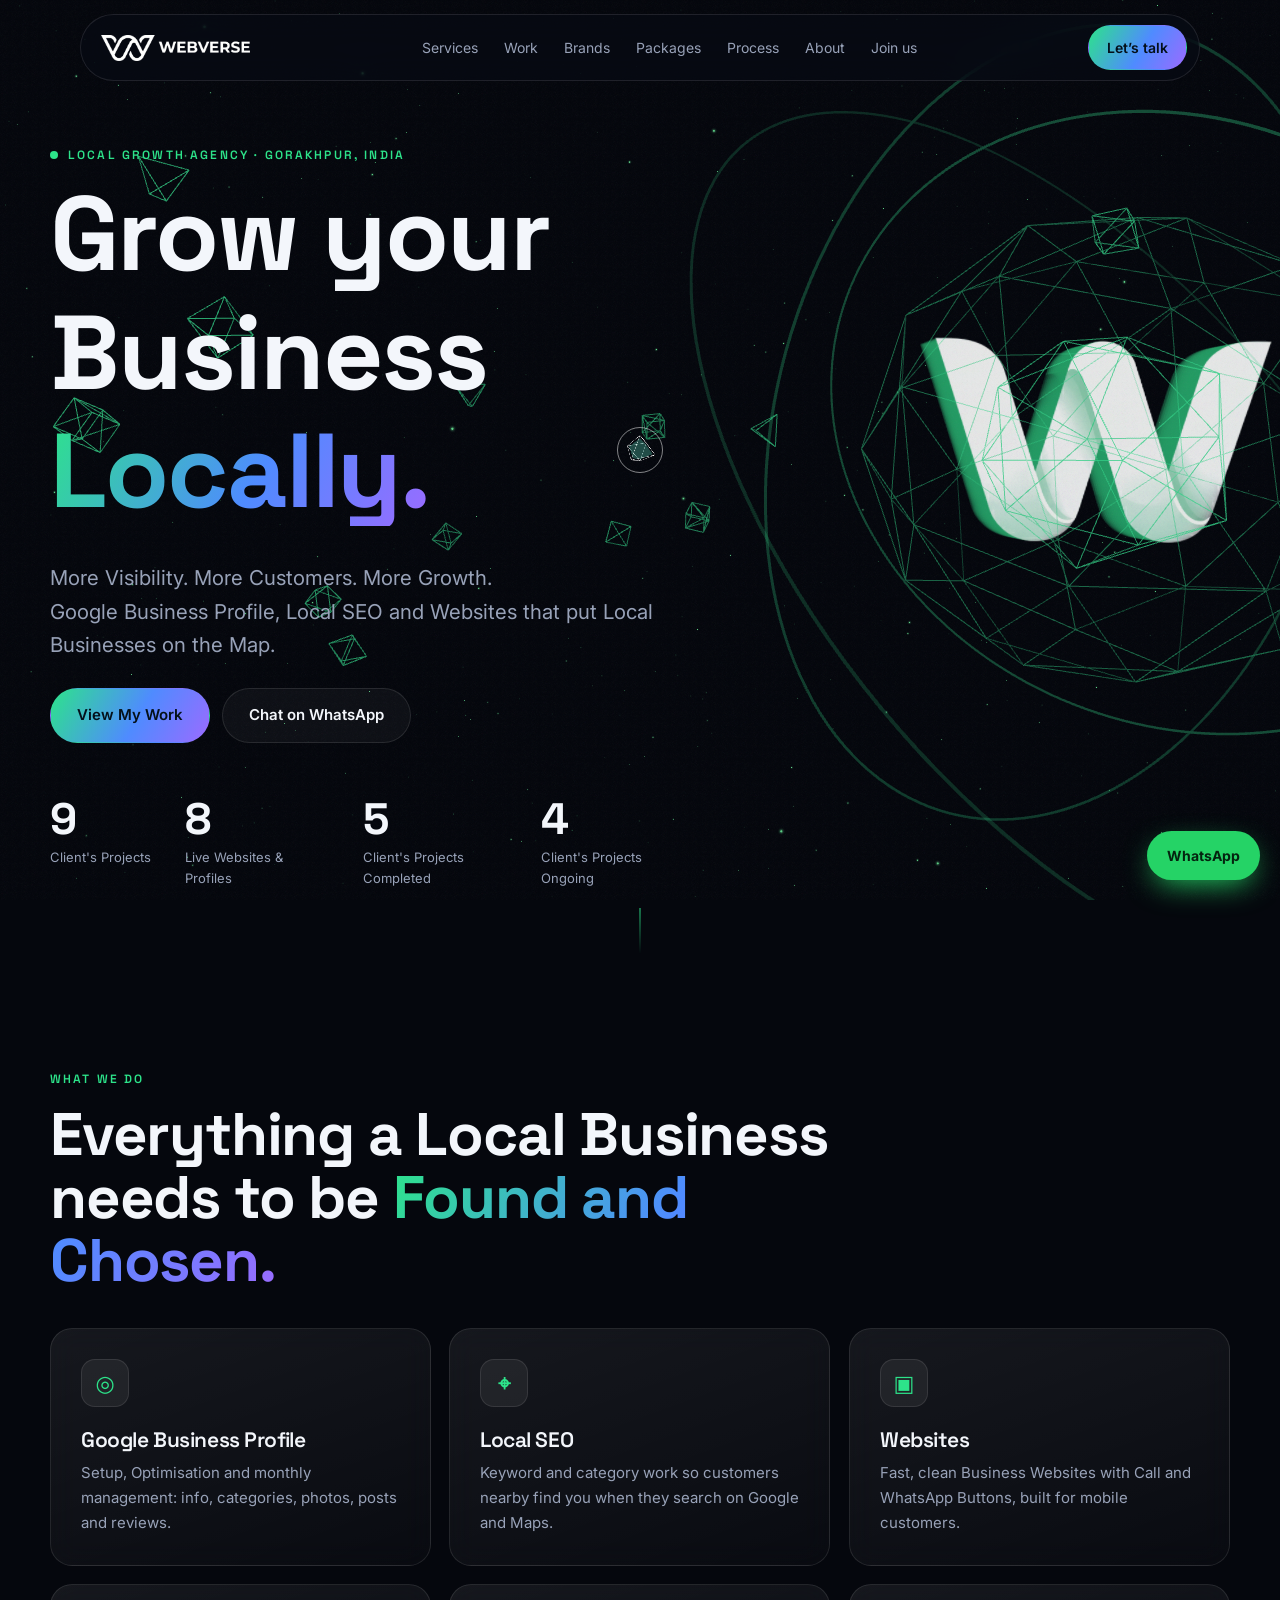
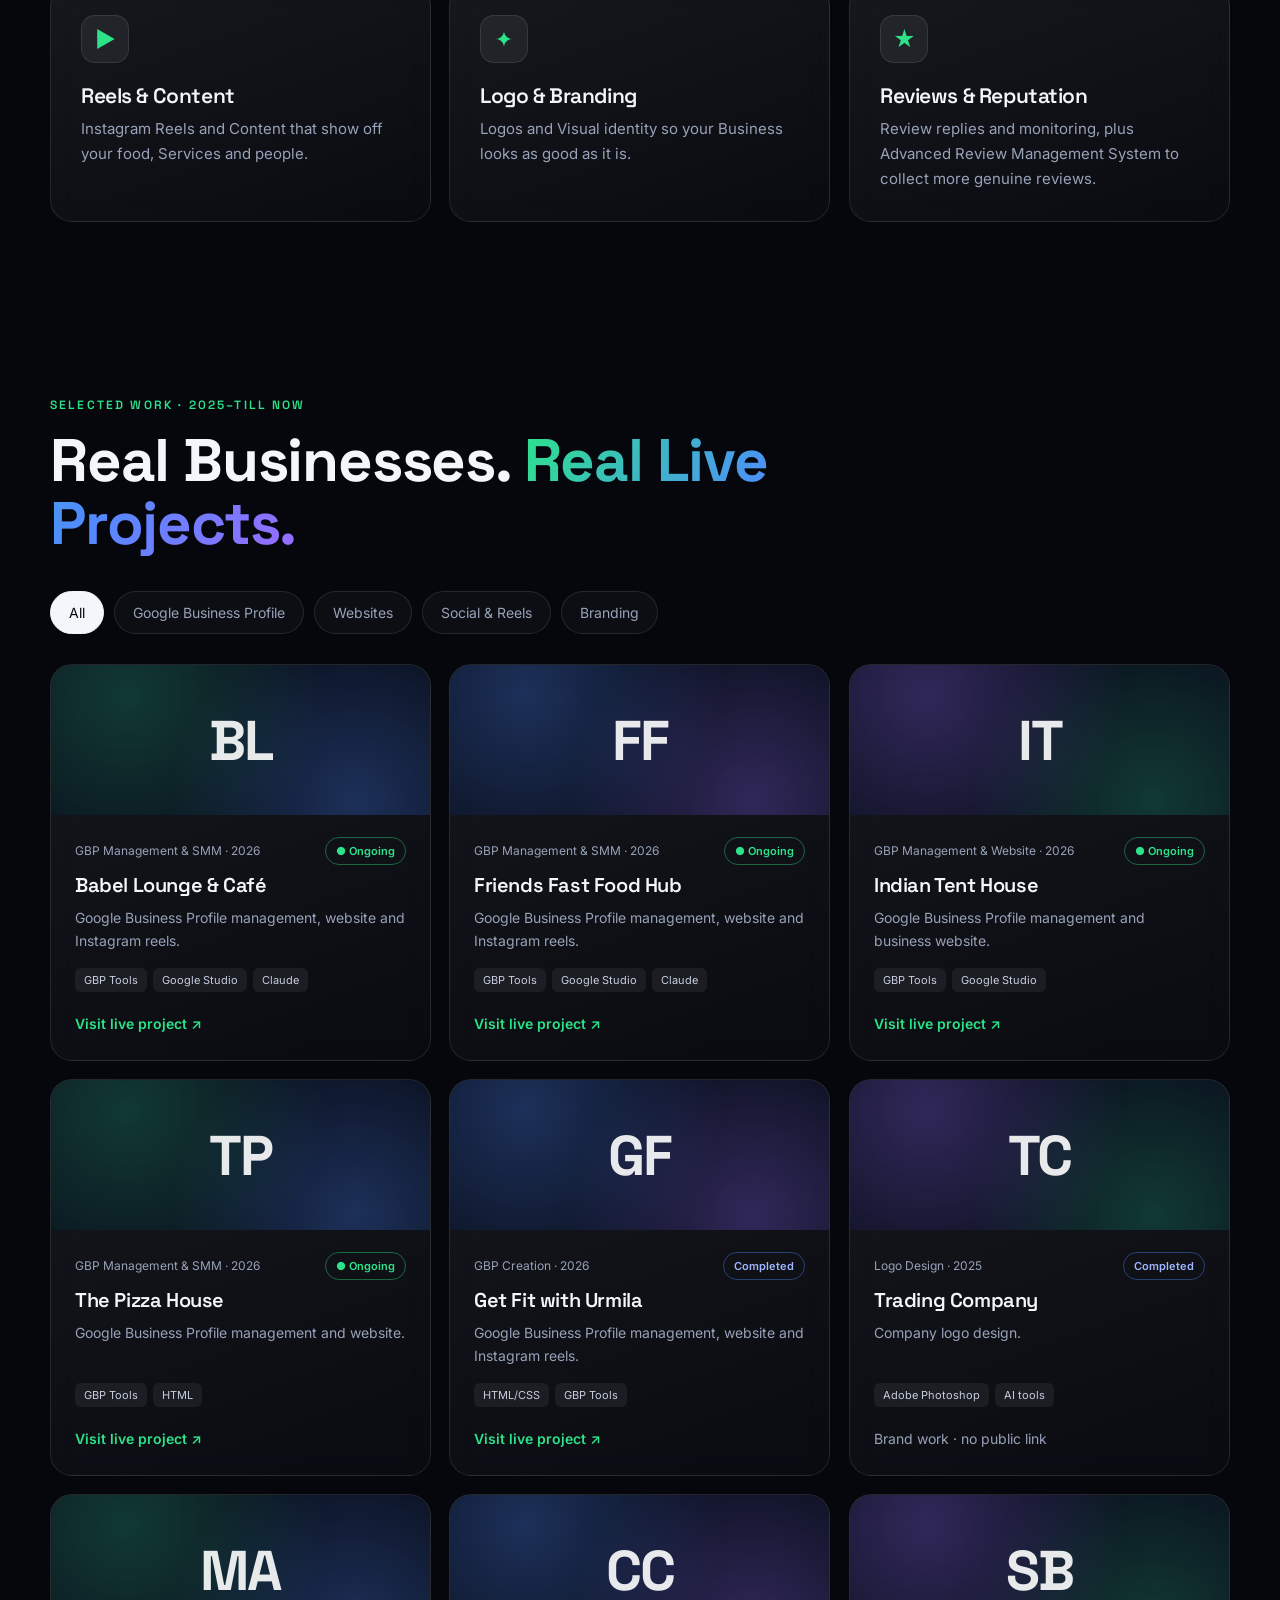
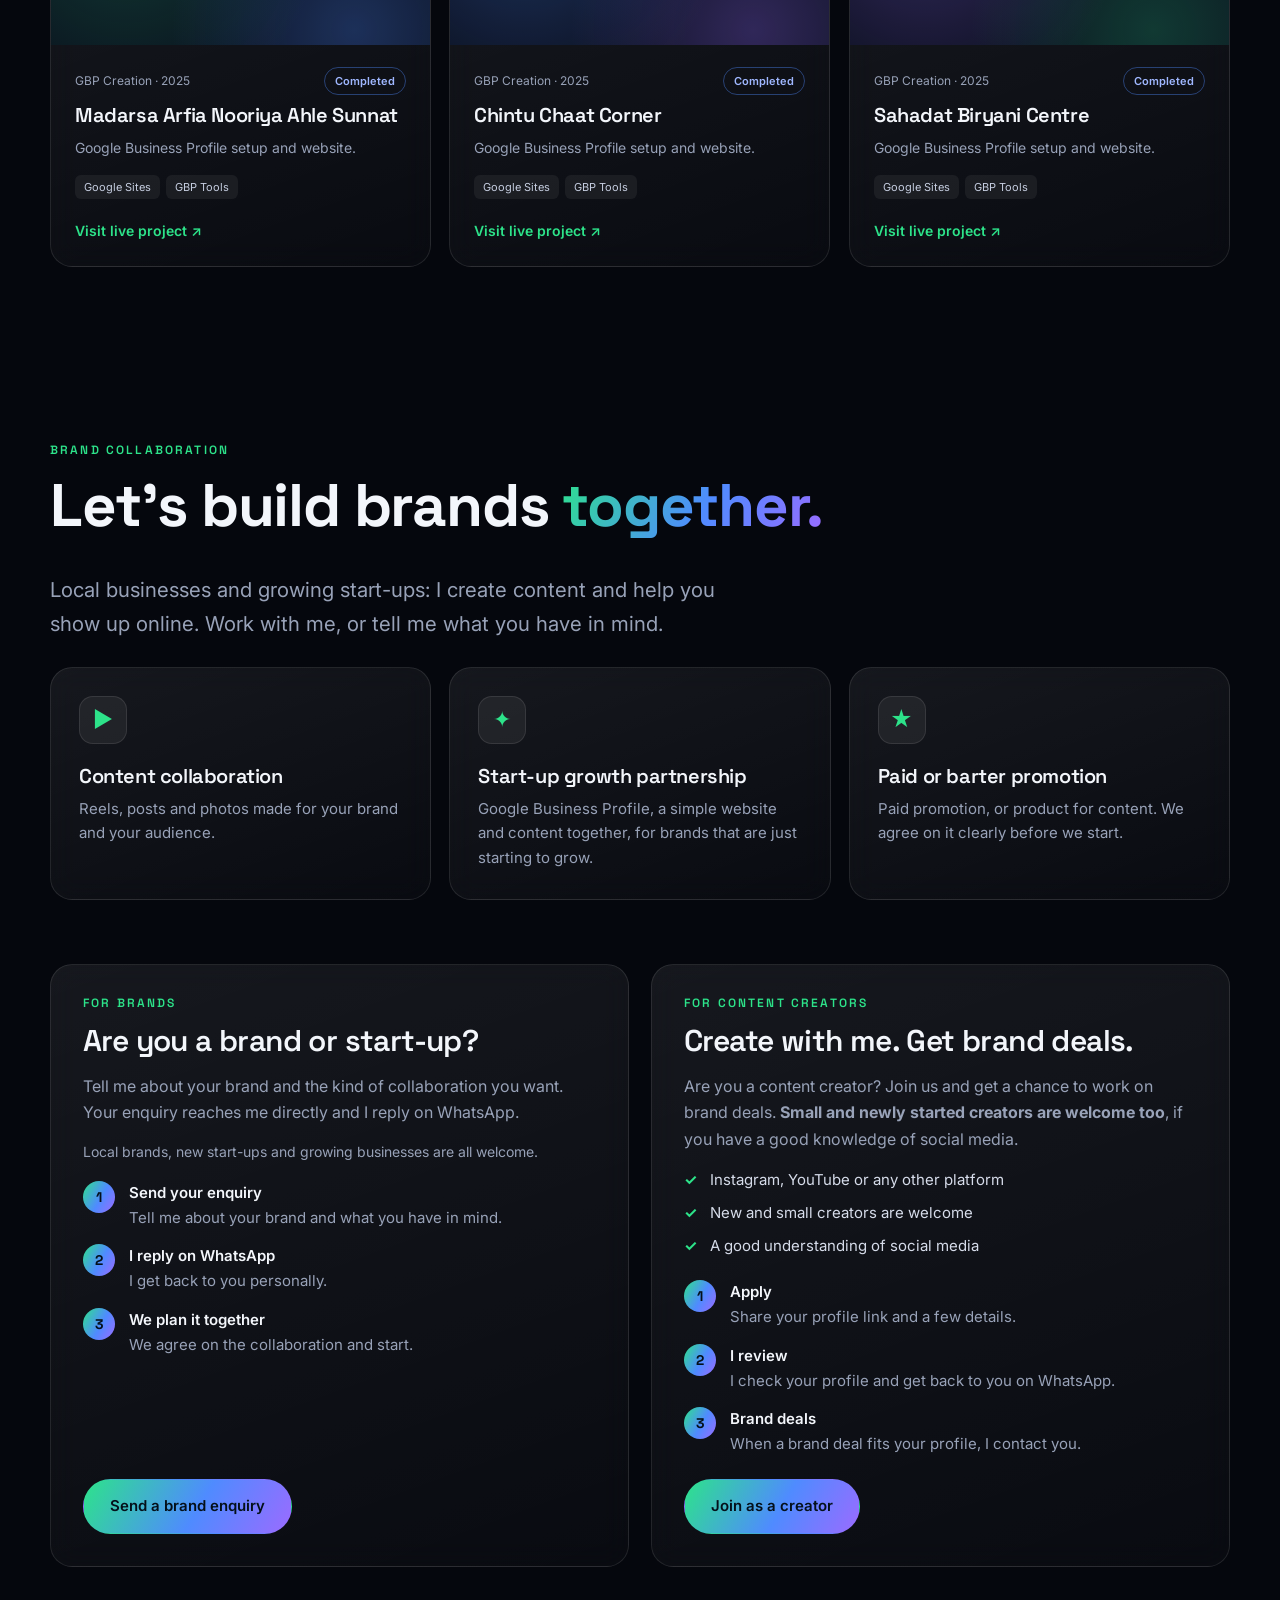
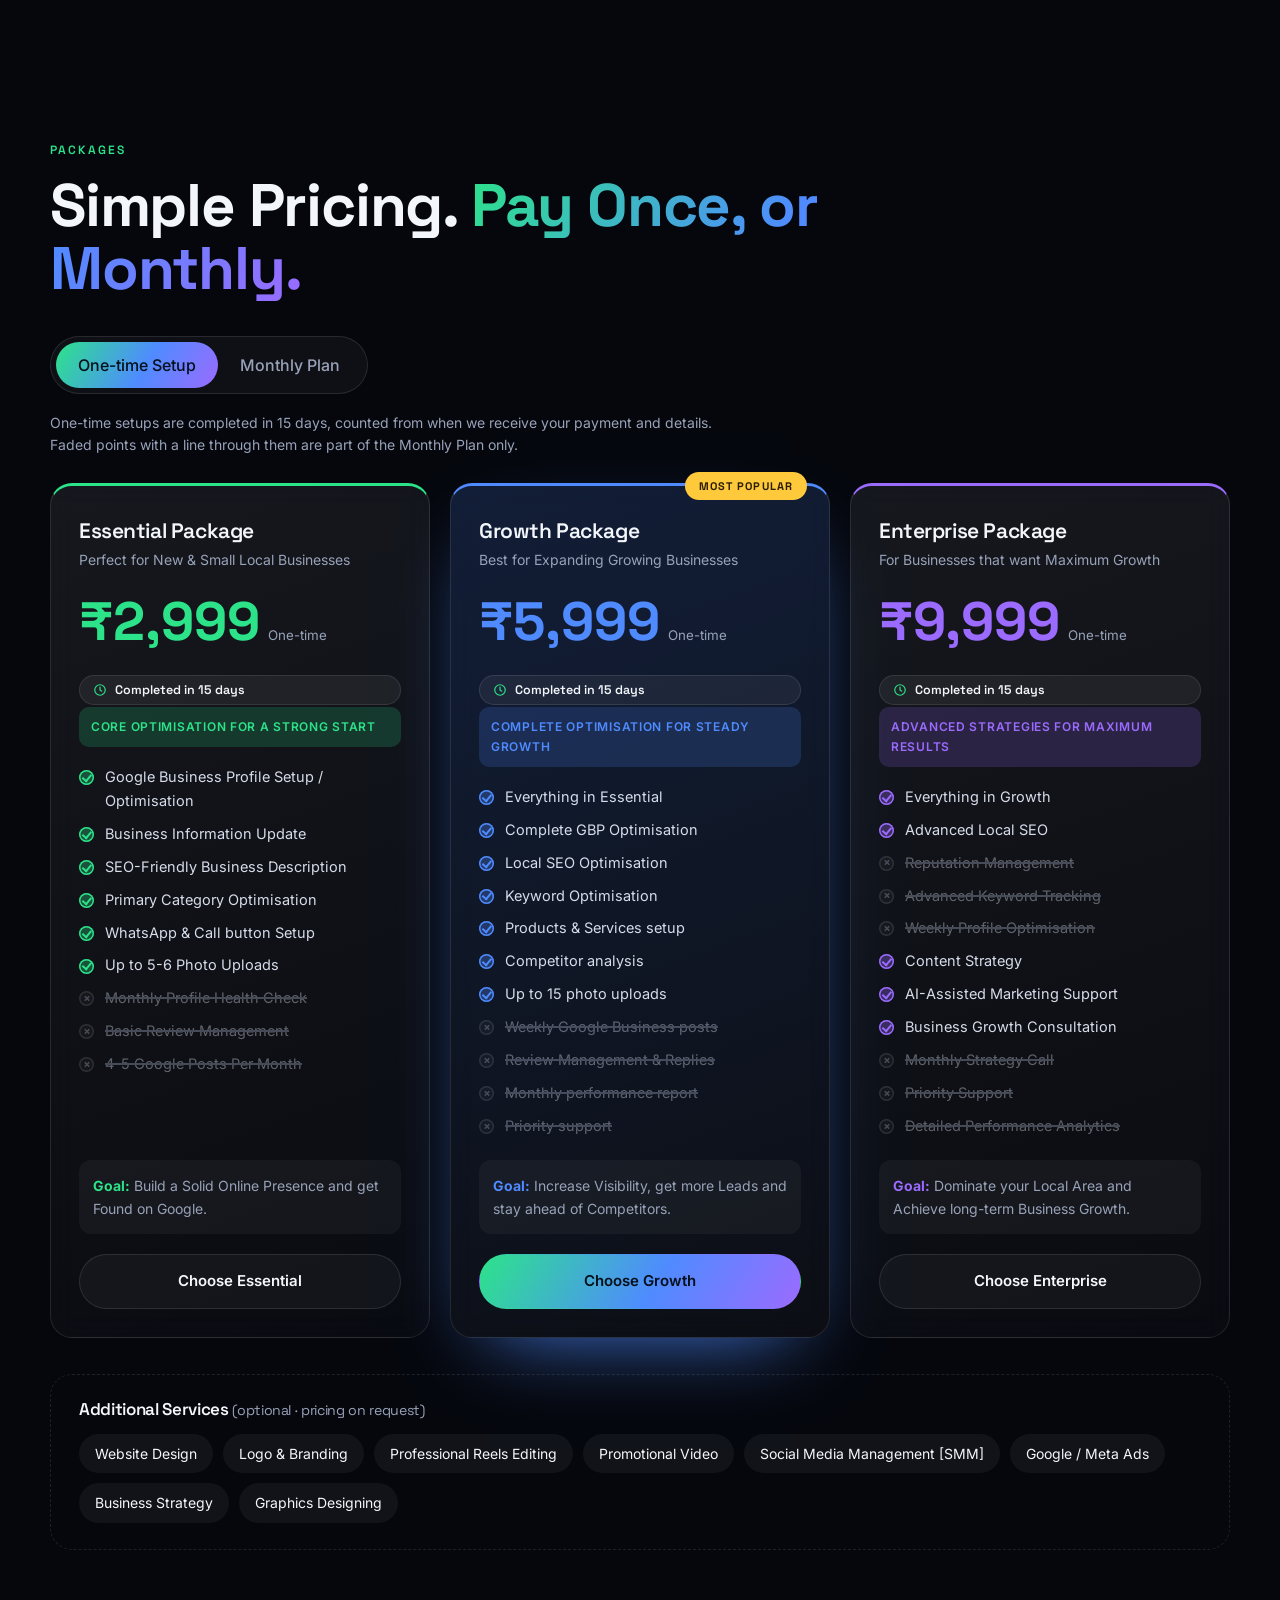
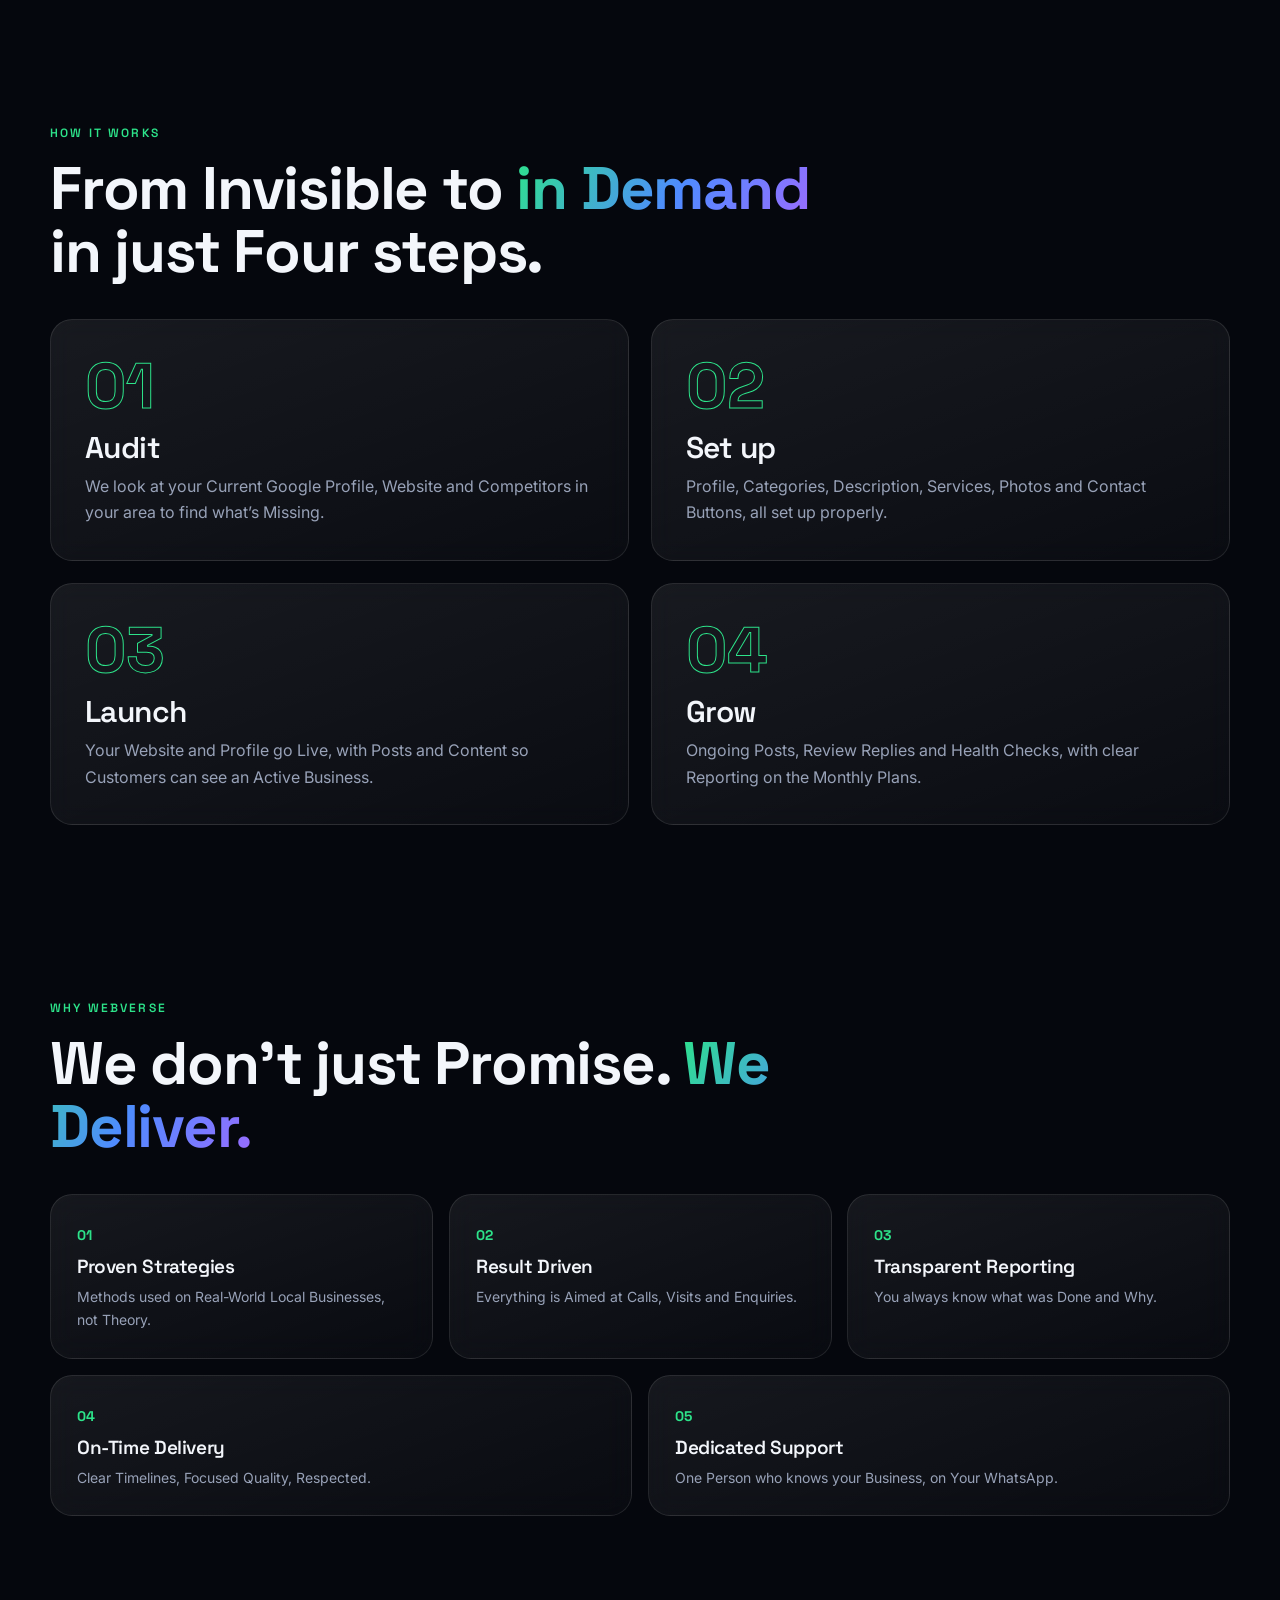
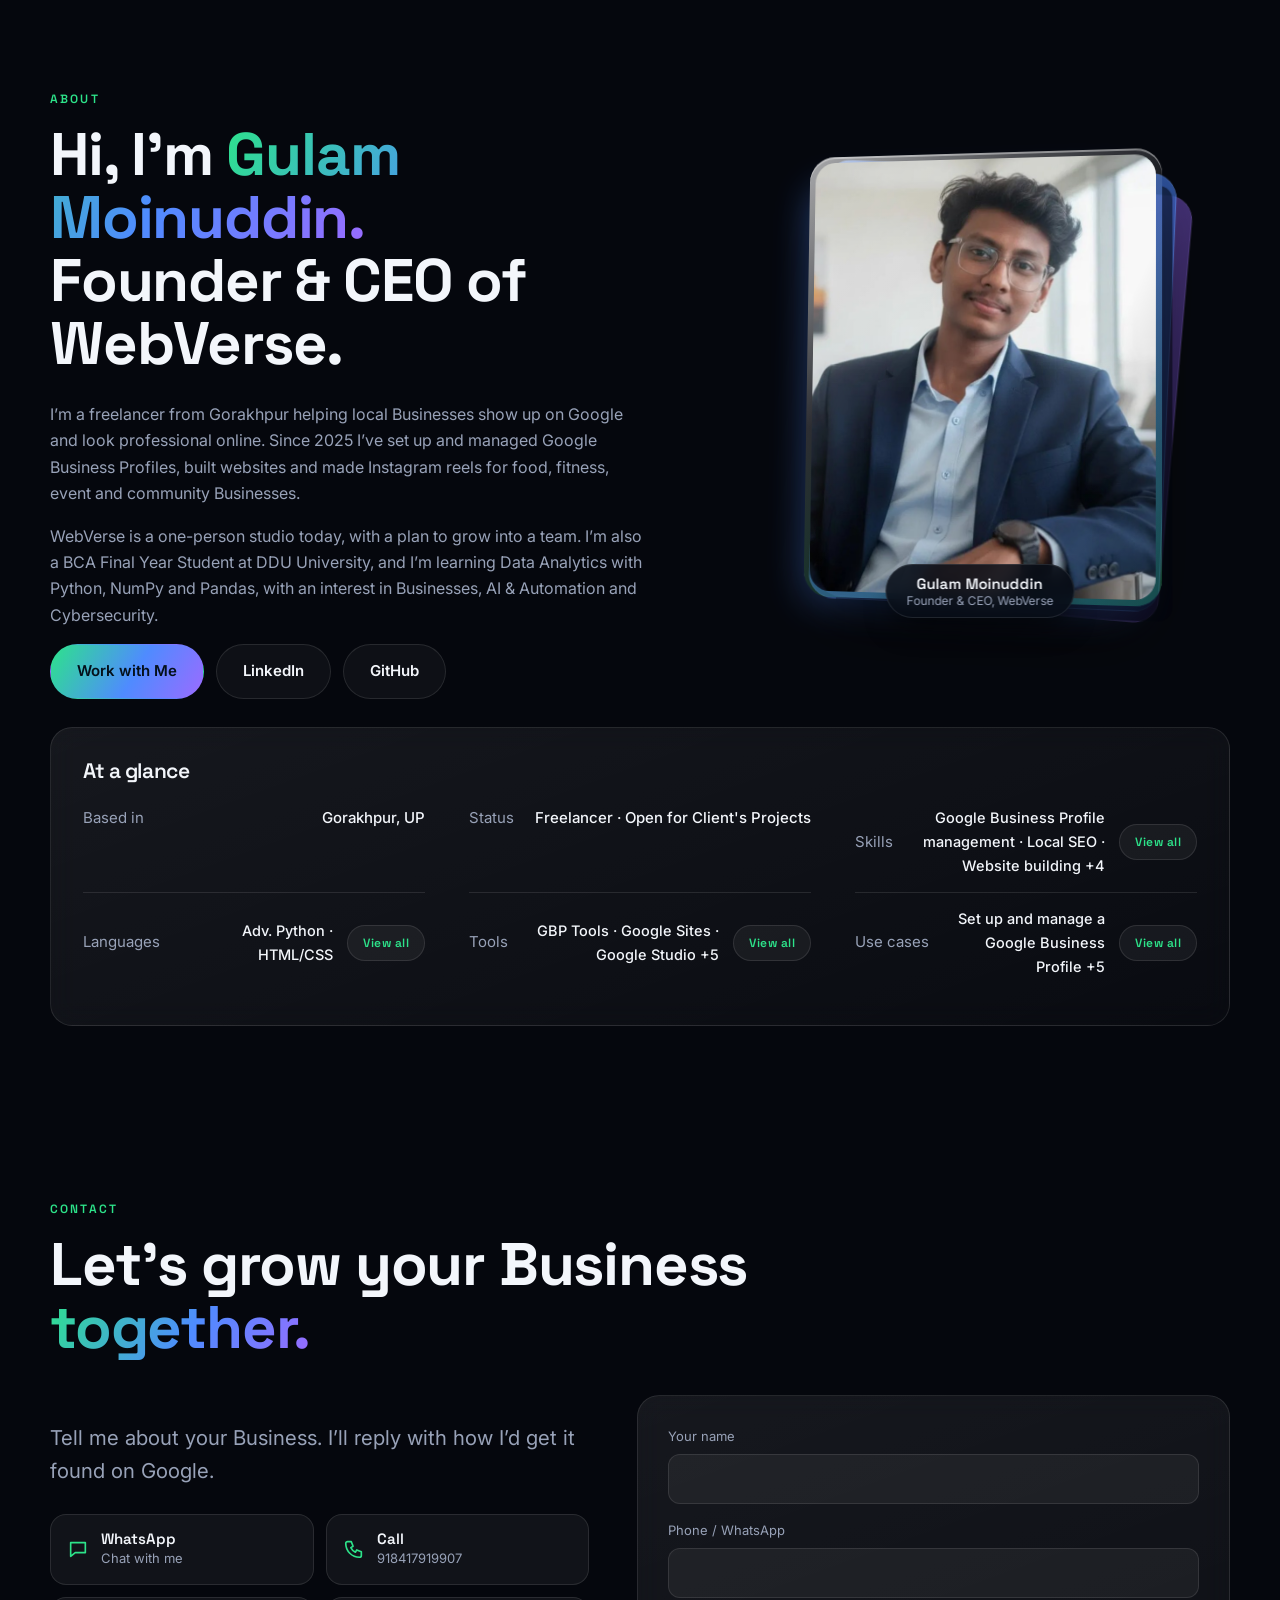
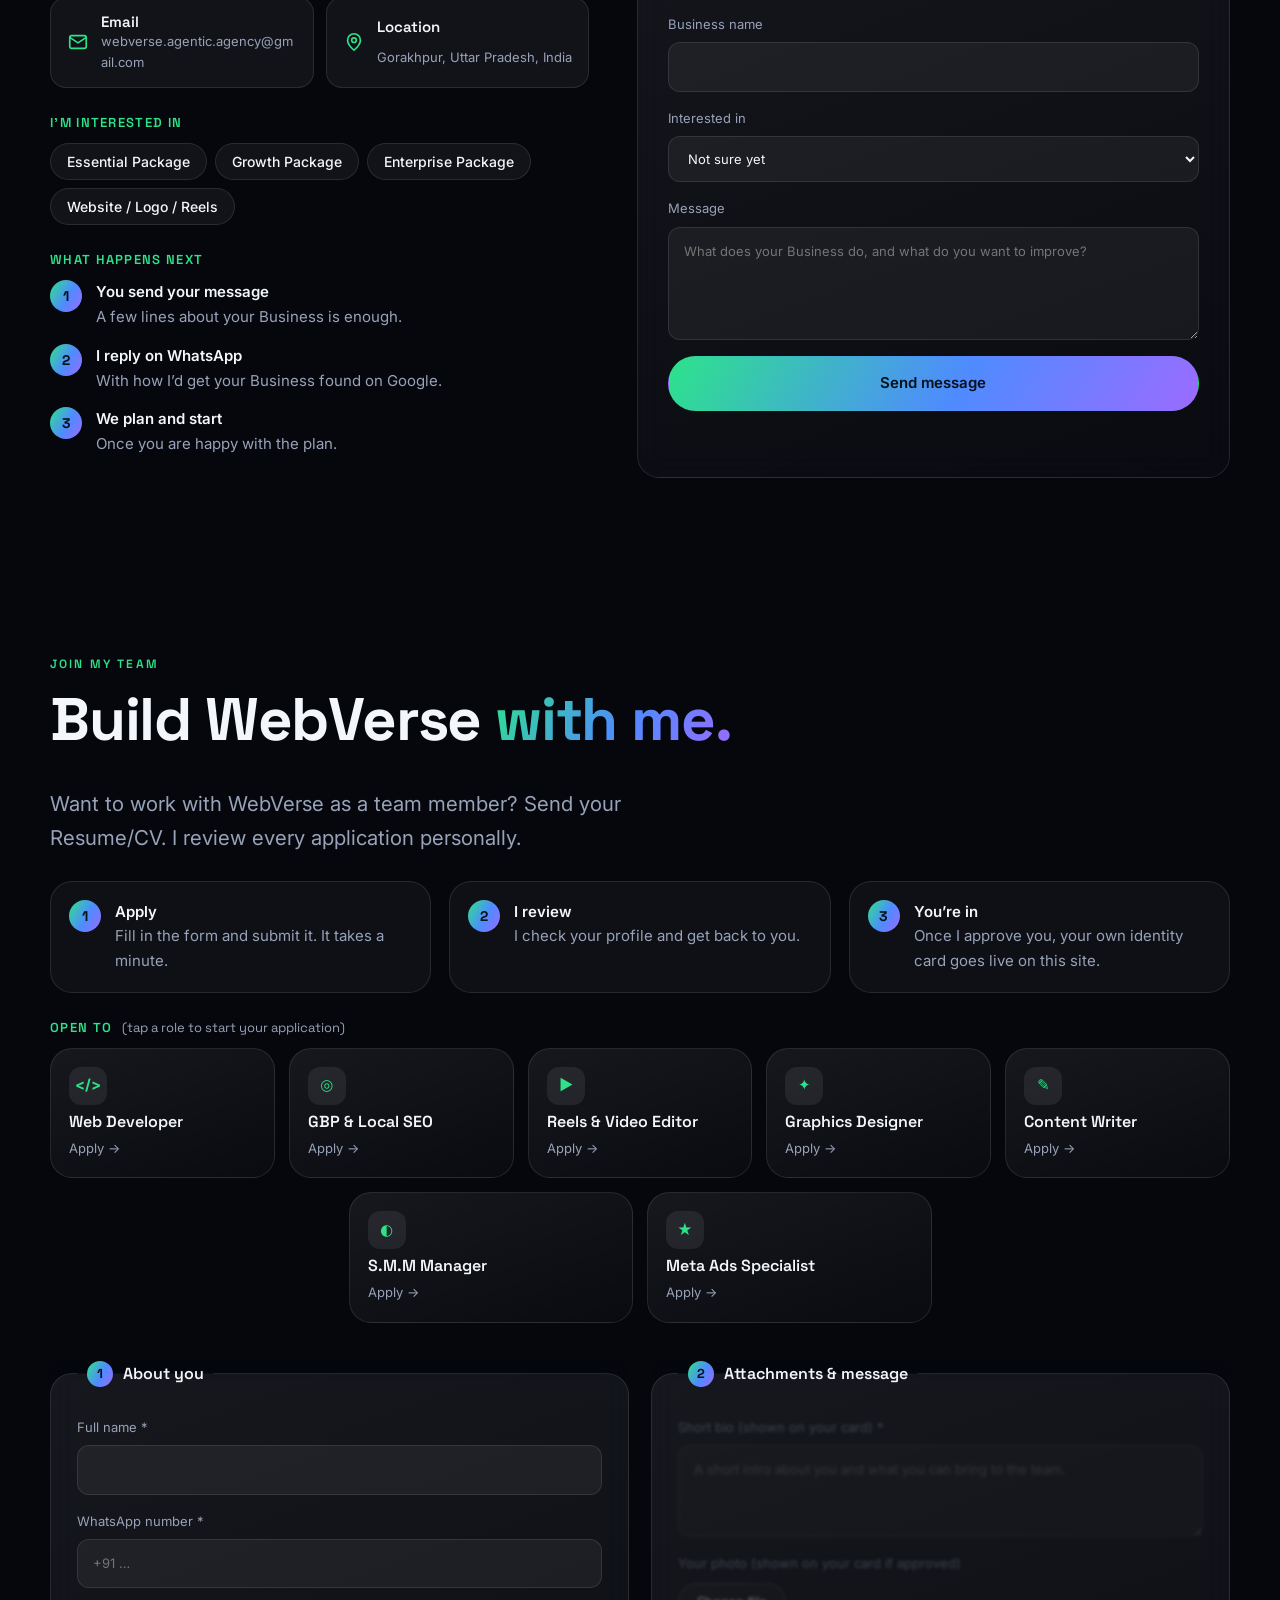
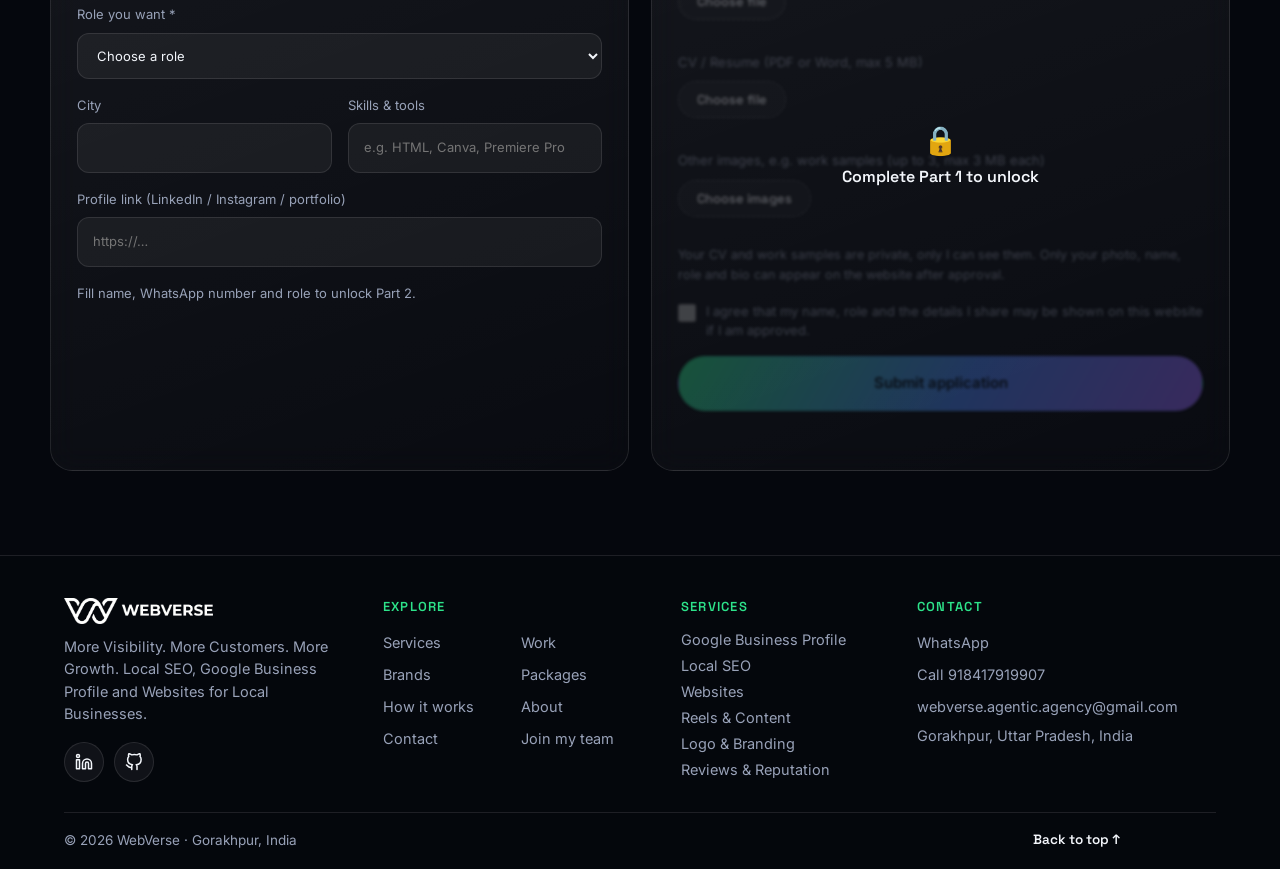
==== commit 2dd62b36: "Add files via upload" ====
--- a/index.html
+++ b/index.html
@@ -1,718 +1,487 @@
 <!doctype html>
 <html lang="en">
-
 <head>
-  <meta charset="utf-8">
-  <meta name="viewport" content="width=device-width, initial-scale=1, viewport-fit=cover">
-  <title>WebVerse — Local Growth Agency, Gorakhpur</title>
-  <meta name="description"
-    content="WebVerse helps local businesses get found on Google: Google Business Profile management, local SEO, websites, reels and branding. Based in Gorakhpur, Uttar Pradesh.">
-  <meta name="theme-color" content="#05070d">
-  <meta property="og:title" content="WebVerse — Grow Your Business Locally">
-  <meta property="og:description"
-    content="More visibility. More customers. More growth. Google Business Profile, local SEO and websites for local businesses.">
-  <meta property="og:type" content="website">
-  <meta property="og:image" content="assets/og.png">
-  <link rel="icon" type="image/png" href="assets/favicon.png">
-  <link rel="preconnect" href="https://fonts.googleapis.com">
-  <link rel="preconnect" href="https://fonts.gstatic.com" crossorigin>
-  <link
-    href="https://fonts.googleapis.com/css2?family=Inter:wght@400;500;600&family=Space+Grotesk:wght@500;600;700&display=swap"
-    rel="stylesheet">
-  <link rel="stylesheet" href="css/style.css">
-  <script type="importmap">{"imports":{"three":"./vendor/three.module.min.js"}}</script>
-  <script
-    type="application/ld+json">{"@context":"https://schema.org","@type":"ProfessionalService","name":"WebVerse","description":"Google Business Profile management, local SEO, websites and branding for local businesses.","areaServed":"Gorakhpur, Uttar Pradesh, India","address":{"@type":"PostalAddress","addressLocality":"Gorakhpur","addressRegion":"Uttar Pradesh","addressCountry":"IN"}}</script>
+<meta charset="utf-8">
+<meta name="viewport" content="width=device-width, initial-scale=1, viewport-fit=cover">
+<title>WebVerse — Local Growth Agency, Gorakhpur</title>
+<meta name="description" content="WebVerse helps local businesses get found on Google: Google Business Profile management, local SEO, websites, reels and branding. Based in Gorakhpur, Uttar Pradesh.">
+<meta name="theme-color" content="#05070d">
+<meta property="og:title" content="WebVerse — Grow Your Business Locally">
+<meta property="og:description" content="More visibility. More customers. More growth. Google Business Profile, local SEO and websites for local businesses.">
+<meta property="og:type" content="website">
+<meta property="og:image" content="assets/og.png">
+<link rel="icon" type="image/png" href="assets/favicon.png">
+<link rel="preconnect" href="https://fonts.googleapis.com">
+<link rel="preconnect" href="https://fonts.gstatic.com" crossorigin>
+<link href="https://fonts.googleapis.com/css2?family=Inter:wght@400;500;600&family=Space+Grotesk:wght@500;600;700&display=swap" rel="stylesheet">
+<link rel="stylesheet" href="css/style.css">
+<script type="importmap">{"imports":{"three":"./vendor/three.module.min.js"}}</script>
+<script type="application/ld+json">{"@context":"https://schema.org","@type":"ProfessionalService","name":"WebVerse","description":"Google Business Profile management, local SEO, websites and branding for local businesses.","areaServed":"Gorakhpur, Uttar Pradesh, India","address":{"@type":"PostalAddress","addressLocality":"Gorakhpur","addressRegion":"Uttar Pradesh","addressCountry":"IN"}}</script>
 </head>
-
 <body>
-  <canvas id="bg" aria-hidden="true"></canvas>
-  <div class="grain" aria-hidden="true"></div>
-  <div class="progress" aria-hidden="true"><i></i></div>
-
-  <!-- 3D cursor -->
-  <div class="cursor" aria-hidden="true">
-    <div class="cursor-ring"><span></span></div>
-    <div class="cursor-3d"><canvas width="160" height="160"></canvas></div>
-  </div>
-
-  <header class="nav" id="nav">
-    <a class="brand" href="#top" aria-label="WebVerse home"><img src="assets/logo-wordmark.png" alt="WebVerse"
-        width="180" height="31"></a>
-    <nav class="links" id="mainNav" aria-label="Main">
-      <a href="#services">Services</a><a href="#work">Work</a><a href="#brands">Brands</a><a
-        href="#packages">Packages</a><a href="#process">Process</a><a href="#about">About</a><a href="#team"
-        data-nav-team hidden>Team</a><a href="#join">Join us</a>
-    </nav>
-    <a class="btn btn-sm magnetic" href="#contact">Let’s talk</a>
-    <button type="button" class="nav-toggle" id="navToggle" aria-label="Open menu" aria-expanded="false"
-      aria-controls="mainNav"><span></span><span></span><span></span></button>
-  </header>
-
-  <main id="top">
-
-    <section class="hero" data-hue="#2de38a" data-x="4.4" data-s="1">
-      <div class="wrap hero-grid">
-        <div>
-          <p class="eyebrow reveal"><span class="dot"></span> Local growth agency · Gorakhpur, India</p>
-          <h1 class="split" data-split>Grow your Business <em>Locally.</em></h1>
-          <p class="lead reveal" style="--d:.5s">More Visibility. More Customers. More Growth.<br>Google Business
-            Profile, Local SEO and Websites that put Local Businesses on the Map.</p>
-          <div class="cta-row reveal" style="--d:.65s">
-            <a class="btn magnetic" href="#work" data-cursor-label="Explore">View My Work</a>
-            <a class="btn btn-ghost magnetic" data-wa href="#contact">Chat on WhatsApp</a>
-          </div>
-          <dl class="stats reveal" style="--d:.8s">
-            <div>
-              <dt><span data-count="9">0</span></dt>
-              <dd>Client's Projects</dd>
-            </div>
-            <div>
-              <dt><span data-count="8">0</span></dt>
-              <dd>Live Websites &amp; Profiles</dd>
-            </div>
-            <div>
-              <dt><span data-count="5">0</span></dt>
-              <dd>Client's Projects Completed</dd>
-            </div>
-            <div>
-              <dt><span data-count="4">0</span></dt>
-              <dd>Client's Projects Ongoing</dd>
-            </div>
-          </dl>
-        </div>
+<canvas id="bg" aria-hidden="true"></canvas>
+<div class="grain" aria-hidden="true"></div>
+<div class="progress" aria-hidden="true"><i></i></div>
+
+<!-- 3D cursor -->
+<div class="cursor" aria-hidden="true">
+  <div class="cursor-ring"><span></span></div>
+  <div class="cursor-3d"><canvas width="160" height="160"></canvas></div>
+</div>
+
+<header class="nav" id="nav">
+  <a class="brand" href="#top" aria-label="WebVerse home"><img src="assets/logo-wordmark.png" alt="WebVerse" width="180" height="31"></a>
+  <nav class="links" id="mainNav" aria-label="Main">
+    <a href="#services">Services</a><a href="#work">Work</a><a href="#brands">Brands</a><a href="#packages">Packages</a><a href="#process">Process</a><a href="#about">About</a><a href="#team" data-nav-team hidden>Team</a><a href="#join">Join us</a>
+  </nav>
+  <a class="btn btn-sm magnetic" href="#contact">Let’s talk</a>
+  <button type="button" class="nav-toggle" id="navToggle" aria-label="Open menu" aria-expanded="false" aria-controls="mainNav"><span></span><span></span><span></span></button>
+</header>
+
+<main id="top">
+
+<section class="hero" data-hue="#2de38a" data-x="4.4" data-s="1">
+  <div class="wrap hero-grid">
+    <div>
+      <p class="eyebrow reveal"><span class="dot"></span> Local growth agency · Gorakhpur, India</p>
+      <h1 class="split" data-split>Grow your Business <em>Locally.</em></h1>
+      <p class="lead reveal" style="--d:.5s">More Visibility. More Customers. More Growth.<br>Google Business Profile, Local SEO and Websites that put Local Businesses on the Map.</p>
+      <div class="cta-row reveal" style="--d:.65s">
+        <a class="btn magnetic" href="#work" data-cursor-label="Explore">View My Work</a>
+        <a class="btn btn-ghost magnetic" data-wa href="#contact">Chat on WhatsApp</a>
       </div>
-      <div class="scroll-hint" aria-hidden="true"><span></span></div>
-    </section>
-
-    <!-- SERVICES -->
-    <section id="services" class="section" data-hue="#4f8bff" data-x="-6.2" data-s=".5">
-      <div class="wrap">
-        <p class="eyebrow reveal">What we do</p>
-        <h2 class="reveal">Everything a Local Business needs to be <em>Found and Chosen.</em></h2>
-        <div class="cards">
-          <article class="card tilt reveal"><b class="ico">◎</b>
-            <h3>Google Business Profile</h3>
-            <p>Setup, Optimisation and monthly management: info, categories, photos, posts and reviews.</p>
-          </article>
-          <article class="card tilt reveal" style="--d:.08s"><b class="ico">⌖</b>
-            <h3>Local SEO</h3>
-            <p>Keyword and category work so customers nearby find you when they search on Google and Maps.</p>
-          </article>
-          <article class="card tilt reveal" style="--d:.16s"><b class="ico">▣</b>
-            <h3>Websites</h3>
-            <p>Fast, clean Business Websites with Call and WhatsApp Buttons, built for mobile customers.</p>
-          </article>
-          <article class="card tilt reveal" style="--d:.24s"><b class="ico">▶</b>
-            <h3>Reels &amp; Content</h3>
-            <p>Instagram Reels and Content that show off your food, Services and people.</p>
-          </article>
-          <article class="card tilt reveal" style="--d:.32s"><b class="ico">✦</b>
-            <h3>Logo &amp; Branding</h3>
-            <p>Logos and Visual identity so your Business looks as good as it is.</p>
-          </article>
-          <article class="card tilt reveal" style="--d:.4s"><b class="ico">★</b>
-            <h3>Reviews &amp; Reputation</h3>
-            <p>Review replies and monitoring, plus Advanced Review Management System to collect more genuine reviews.
-            </p>
-          </article>
-        </div>
+      <dl class="stats reveal" style="--d:.8s">
+        <div><dt><span data-count="9">0</span></dt><dd>Client's Projects</dd></div>
+        <div><dt><span data-count="8">0</span></dt><dd>Live Websites &amp; Profiles</dd></div>
+        <div><dt><span data-count="5">0</span></dt><dd>Client's Projects Completed</dd></div>
+        <div><dt><span data-count="4">0</span></dt><dd>Client's Projects Ongoing</dd></div>
+      </dl>
+    </div>
+  </div>
+  <div class="scroll-hint" aria-hidden="true"><span></span></div>
+</section>
+
+<!-- SERVICES -->
+<section id="services" class="section" data-hue="#4f8bff" data-x="-6.2" data-s=".5">
+  <div class="wrap">
+    <p class="eyebrow reveal">What we do</p>
+    <h2 class="reveal">Everything a Local Business needs to be <em>Found and Chosen.</em></h2>
+    <div class="cards">
+      <article class="card tilt reveal"><b class="ico">◎</b><h3>Google Business Profile</h3><p>Setup, Optimisation and monthly management: info, categories, photos, posts and reviews.</p></article>
+      <article class="card tilt reveal" style="--d:.08s"><b class="ico">⌖</b><h3>Local SEO</h3><p>Keyword and category work so customers nearby find you when they search on Google and Maps.</p></article>
+      <article class="card tilt reveal" style="--d:.16s"><b class="ico">▣</b><h3>Websites</h3><p>Fast, clean Business Websites with Call and WhatsApp Buttons, built for mobile customers.</p></article>
+      <article class="card tilt reveal" style="--d:.24s"><b class="ico">▶</b><h3>Reels &amp; Content</h3><p>Instagram Reels and Content that show off your food, Services and people.</p></article>
+      <article class="card tilt reveal" style="--d:.32s"><b class="ico">✦</b><h3>Logo &amp; Branding</h3><p>Logos and Visual identity so your Business looks as good as it is.</p></article>
+      <article class="card tilt reveal" style="--d:.4s"><b class="ico">★</b><h3>Reviews &amp; Reputation</h3><p>Review replies and monitoring, plus Advanced Review Management System to collect more genuine reviews.</p></article>
+    </div>
+  </div>
+</section>
+
+<!-- WORK -->
+<section id="work" class="section" data-hue="#9b6bff" data-x="6.2" data-s=".5">
+  <div class="wrap">
+    <p class="eyebrow reveal">Selected work · 2025–Till Now</p>
+    <h2 class="reveal">Real Businesses. <em>Real Live Projects.</em></h2>
+    <div class="filters reveal" role="tablist" aria-label="Filter projects">
+      <button class="chip is-on" data-f="all">All</button>
+      <button class="chip" data-f="gbp">Google Business Profile</button>
+      <button class="chip" data-f="web">Websites</button>
+      <button class="chip" data-f="social">Social &amp; Reels</button>
+      <button class="chip" data-f="brand">Branding</button>
+    </div>
+    <div class="work-grid" id="workGrid"></div>
+  </div>
+</section>
+
+<section id="brands" class="section" data-hue="#4f8bff" data-x="6.2" data-s=".45">
+  <div class="wrap">
+    <p class="eyebrow reveal">Brand collaboration</p>
+    <h2 class="reveal">Let’s build brands <em>together.</em></h2>
+    <p class="lead reveal">Local businesses and growing start-ups: I create content and help you show up online. Work with me, or tell me what you have in mind.</p>
+
+    <div class="collab-grid">
+      <article class="collab reveal"><span class="ico">▶</span><h3>Content collaboration</h3><p>Reels, posts and photos made for your brand and your audience.</p></article>
+      <article class="collab reveal"><span class="ico">✦</span><h3>Start-up growth partnership</h3><p>Google Business Profile, a simple website and content together, for brands that are just starting to grow.</p></article>
+      <article class="collab reveal"><span class="ico">★</span><h3>Paid or barter promotion</h3><p>Paid promotion, or product for content. We agree on it clearly before we start.</p></article>
+    </div>
+
+    <div id="brandWallBox" hidden>
+      <h3 class="wall-title reveal">Brands I’ve collaborated with</h3>
+      <div class="brand-wall" id="brandWall"></div>
+    </div>
+
+    <div class="cta-cards">
+      <article class="cta-card reveal" id="brand-collab">
+        <p class="eyebrow">For brands</p>
+        <h3>Are you a brand or start-up?</h3>
+        <p class="lead">Tell me about your brand and the kind of collaboration you want. Your enquiry reaches me directly and I reply on WhatsApp.</p>
+        <p class="muted">Local brands, new start-ups and growing businesses are all welcome.</p>
+        <ol class="join-steps">
+          <li><b>1</b><span><strong>Send your enquiry</strong> Tell me about your brand and what you have in mind.</span></li>
+          <li><b>2</b><span><strong>I reply on WhatsApp</strong> I get back to you personally.</span></li>
+          <li><b>3</b><span><strong>We plan it together</strong> We agree on the collaboration and start.</span></li>
+        </ol>
+        <button type="button" class="btn magnetic" data-open-dialog="brandDialog">Send a brand enquiry</button>
+      </article>
+      <article class="cta-card reveal" id="creators" style="--d:.1s">
+        <p class="eyebrow">For content creators</p>
+        <h3>Create with me. Get brand deals.</h3>
+        <p class="lead">Are you a content creator? Join us and get a chance to work on brand deals. <strong>Small and newly started creators are welcome too</strong>, if you have a good knowledge of social media.</p>
+        <ul class="ticks">
+          <li>Instagram, YouTube or any other platform</li>
+          <li>New and small creators are welcome</li>
+          <li>A good understanding of social media</li>
+        </ul>
+        <ol class="join-steps">
+          <li><b>1</b><span><strong>Apply</strong> Share your profile link and a few details.</span></li>
+          <li><b>2</b><span><strong>I review</strong> I check your profile and get back to you on WhatsApp.</span></li>
+          <li><b>3</b><span><strong>Brand deals</strong> When a brand deal fits your profile, I contact you.</span></li>
+        </ol>
+        <button type="button" class="btn magnetic" data-open-dialog="creatorDialog">Join as a creator</button>
+      </article>
+    </div>
+  </div>
+</section>
+
+<!-- PACKAGES -->
+<section id="packages" class="section" data-hue="#2de38a" data-x="6.2" data-s=".45">
+  <div class="wrap">
+    <p class="eyebrow reveal">Packages</p>
+    <h2 class="reveal">Simple Pricing. <em>Pay Once, or Monthly.</em></h2>
+    <div class="toggle reveal" role="group" aria-label="Billing">
+      <button class="is-on" data-mode="setup" aria-pressed="true">One-time Setup</button>
+      <button data-mode="month" aria-pressed="false">Monthly Plan</button>
+      <i></i>
+    </div>
+    <p class="mode-note reveal" id="modeNote">One-time setups are completed in 15 days, counted from when we receive your payment and details.<br>Faded points with a line through them are part of the Monthly Plan only.</p>
+    <div class="pricing" id="pricing" data-mode="setup">
+      <article class="plan tilt reveal" style="--c:#2de38a">
+        <header><h3>Essential Package</h3><p>Perfect for New &amp; Small Local Businesses</p></header>
+        <div class="price" data-setup="₹2,999" data-month="₹1,499"><strong>₹2,999</strong><small>One-time</small></div>
+        <p class="eta"><svg viewBox="0 0 24 24" width="14" height="14" fill="none" stroke="currentColor" stroke-width="2" stroke-linecap="round" stroke-linejoin="round" aria-hidden="true"><circle cx="12" cy="12" r="9"/><path d="M12 7v5l3 2"/></svg>Completed in 15 days</p>
+        <p class="tag">Core Optimisation for a strong start</p>
+        <ul>
+          <li>Google Business Profile Setup / Optimisation</li><li>Business Information Update</li><li>SEO-Friendly Business Description</li><li>Primary Category Optimisation</li><li>WhatsApp &amp; Call button Setup</li><li>Up to <span class="v-setup">5-6</span><span class="v-month">7-8</span> Photo Uploads</li><li class="m"><span class="t">Monthly Profile Health Check</span><span class="vh"> (monthly plan only)</span></li><li class="m"><span class="t">Basic Review Management</span><span class="vh"> (monthly plan only)</span></li><li class="m"><span class="t">4-5 Google Posts Per Month</span><span class="vh"> (monthly plan only)</span></li>
+        </ul>
+        <p class="goal"><b>Goal:</b> Build a Solid Online Presence and get Found on Google.</p>
+        <a class="btn btn-ghost magnetic" href="#contact" data-pick="Essential">Choose Essential</a>
+      </article>
+      <article class="plan plan-hot tilt reveal" style="--c:#4f8bff;--d:.1s">
+        <span class="badge">Most popular</span>
+        <header><h3>Growth Package</h3><p>Best for Expanding Growing Businesses</p></header>
+        <div class="price" data-setup="₹5,999" data-month="₹2,999"><strong>₹5,999</strong><small>One-time</small></div>
+        <p class="eta"><svg viewBox="0 0 24 24" width="14" height="14" fill="none" stroke="currentColor" stroke-width="2" stroke-linecap="round" stroke-linejoin="round" aria-hidden="true"><circle cx="12" cy="12" r="9"/><path d="M12 7v5l3 2"/></svg>Completed in 15 days</p>
+        <p class="tag">Complete Optimisation for Steady Growth</p>
+        <ul>
+          <li>Everything in Essential</li><li>Complete GBP Optimisation</li><li>Local SEO Optimisation</li><li>Keyword Optimisation</li><li>Products &amp; Services setup</li><li>Competitor analysis</li><li>Up to 15 photo uploads</li><li class="m"><span class="t">Weekly Google Business posts</span><span class="vh"> (monthly plan only)</span></li><li class="m"><span class="t">Review Management &amp; Replies</span><span class="vh"> (monthly plan only)</span></li><li class="m"><span class="t">Monthly performance report</span><span class="vh"> (monthly plan only)</span></li><li class="m"><span class="t">Priority support</span><span class="vh"> (monthly plan only)</span></li>
+        </ul>
+        <p class="goal"><b>Goal:</b> Increase Visibility, get more Leads and stay ahead of Competitors.</p>
+        <a class="btn magnetic" href="#contact" data-pick="Growth">Choose Growth</a>
+      </article>
+      <article class="plan tilt reveal" style="--c:#9b6bff;--d:.2s">
+        <header><h3>Enterprise Package</h3><p>For Businesses that want Maximum Growth</p></header>
+        <div class="price" data-setup="₹9,999" data-month="₹5,999"><strong>₹9,999</strong><small>One-time</small></div>
+        <p class="eta"><svg viewBox="0 0 24 24" width="14" height="14" fill="none" stroke="currentColor" stroke-width="2" stroke-linecap="round" stroke-linejoin="round" aria-hidden="true"><circle cx="12" cy="12" r="9"/><path d="M12 7v5l3 2"/></svg>Completed in 15 days</p>
+        <p class="tag">Advanced strategies for maximum results</p>
+        <ul>
+          <li>Everything in Growth</li><li>Advanced Local SEO</li><li class="m"><span class="t">Reputation Management</span><span class="vh"> (monthly plan only)</span></li><li class="m"><span class="t">Advanced Keyword Tracking</span><span class="vh"> (monthly plan only)</span></li><li class="m"><span class="t">Weekly Profile Optimisation</span><span class="vh"> (monthly plan only)</span></li><li>Content Strategy</li><li>AI-Assisted Marketing Support</li><li>Business Growth Consultation</li><li class="m"><span class="t">Monthly Strategy Call</span><span class="vh"> (monthly plan only)</span></li><li class="m"><span class="t">Priority Support</span><span class="vh"> (monthly plan only)</span></li><li class="m"><span class="t">Detailed Performance Analytics</span><span class="vh"> (monthly plan only)</span></li>
+        </ul>
+        <p class="goal"><b>Goal:</b> Dominate your Local Area and Achieve long-term Business Growth.</p>
+        <a class="btn btn-ghost magnetic" href="#contact" data-pick="Enterprise">Choose Enterprise</a>
+      </article>
+    </div>
+    <div class="addons reveal">
+      <h3>Additional Services <small>(optional · pricing on request)</small></h3>
+      <ul><li>Website Design</li><li>Logo &amp; Branding</li><li>Professional Reels Editing</li><li>Promotional Video</li><li>Social Media Management [SMM]</li><li>Google / Meta Ads</li><li>Business Strategy</li><li>Graphics Designing</li></ul>
+    </div>
+  </div>
+</section>
+
+<!-- PROCESS -->
+<section id="process" class="section process" data-hue="#2de38a" data-x="0" data-s=".5">
+  <div class="wrap">
+    <p class="eyebrow reveal">How it works</p>
+    <h2 class="reveal">From Invisible to <em>in Demand</em> in just Four steps.</h2>
+    <ol class="steps" id="steps">
+      <li data-from="tl" style="--i:0"><span>01</span><h3>Audit</h3><p>We look at your Current Google Profile, Website and Competitors in your area to find what’s Missing.</p></li>
+      <li data-from="tr" style="--i:1"><span>02</span><h3>Set up</h3><p>Profile, Categories, Description, Services, Photos and Contact Buttons, all set up properly.</p></li>
+      <li data-from="bl" style="--i:2"><span>03</span><h3>Launch</h3><p>Your Website and Profile go Live, with Posts and Content so Customers can see an Active Business.</p></li>
+      <li data-from="br" style="--i:3"><span>04</span><h3>Grow</h3><p>Ongoing Posts, Review Replies and Health Checks, with clear Reporting on the Monthly Plans.</p></li>
+    </ol>
+  </div>
+</section>
+
+<!-- WHY -->
+<section class="section" data-hue="#4f8bff" data-x="6.2" data-s=".5">
+  <div class="wrap">
+    <p class="eyebrow reveal">Why WebVerse</p>
+    <h2 class="reveal">We don’t just Promise. <em>We Deliver.</em></h2>
+    <div class="why">
+      <div class="tilt reveal"><b>01</b><h3>Proven Strategies</h3><p>Methods used on Real-World Local Businesses, not Theory.</p></div>
+      <div class="tilt reveal" style="--d:.08s"><b>02</b><h3>Result Driven</h3><p>Everything is Aimed at Calls, Visits and Enquiries.</p></div>
+      <div class="tilt reveal" style="--d:.16s"><b>03</b><h3>Transparent Reporting</h3><p>You always know what was Done and Why.</p></div>
+      <div class="tilt reveal" style="--d:.24s"><b>04</b><h3>On-Time Delivery</h3><p>Clear Timelines, Focused Quality, Respected.</p></div>
+      <div class="tilt reveal" style="--d:.32s"><b>05</b><h3>Dedicated Support</h3><p>One Person who knows your Business, on Your WhatsApp.</p></div>
+    </div>
+  </div>
+</section>
+
+<!-- ABOUT -->
+<section id="about" class="section" data-hue="#9b6bff" data-x="6.2" data-s=".45">
+  <div class="wrap about">
+    <div class="about-text">
+      <p class="eyebrow reveal">About</p>
+      <h2 class="reveal">Hi, I’m <em>Gulam Moinuddin.</em><br>Founder & CEO of WebVerse.</h2>
+      <p class="reveal">I’m a freelancer from Gorakhpur helping local Businesses show up on Google and look professional online. Since 2025 I’ve set up and managed Google Business Profiles, built websites and made Instagram reels for food, fitness, event and community Businesses.</p>
+      <p class="reveal">WebVerse is a one-person studio today, with a plan to grow into a team. I’m also a BCA Final Year Student at DDU University, and I’m learning Data Analytics with Python, NumPy and Pandas, with an interest in Businesses, AI & Automation and Cybersecurity.</p>
+      <div class="cta-row reveal">
+        <a class="btn magnetic" href="#contact">Work with Me</a>
+        <a class="btn btn-ghost magnetic" data-ln href="#" target="_blank" rel="noopener">LinkedIn</a>
+        <a class="btn btn-ghost magnetic" data-gh href="#" target="_blank" rel="noopener">GitHub</a>
       </div>
-    </section>
-
-    <!-- WORK -->
-    <section id="work" class="section" data-hue="#9b6bff" data-x="6.2" data-s=".5">
-      <div class="wrap">
-        <p class="eyebrow reveal">Selected work · 2025–Till Now</p>
-        <h2 class="reveal">Real Businesses. <em>Real Live Projects.</em></h2>
-        <div class="filters reveal" role="tablist" aria-label="Filter projects">
-          <button class="chip is-on" data-f="all">All</button>
-          <button class="chip" data-f="gbp">Google Business Profile</button>
-          <button class="chip" data-f="web">Websites</button>
-          <button class="chip" data-f="social">Social &amp; Reels</button>
-          <button class="chip" data-f="brand">Branding</button>
-        </div>
-        <div class="work-grid" id="workGrid"></div>
-      </div>
-    </section>
-
-    <section id="brands" class="section" data-hue="#4f8bff" data-x="6.2" data-s=".45">
-      <div class="wrap">
-        <p class="eyebrow reveal">Brand collaboration</p>
-        <h2 class="reveal">Let’s build brands <em>together.</em></h2>
-        <p class="lead reveal">Local businesses and growing start-ups: I create content and help you show up online.
-          Work with me, or tell me what you have in mind.</p>
-
-        <div class="collab-grid">
-          <article class="collab reveal"><span class="ico">▶</span>
-            <h3>Content collaboration</h3>
-            <p>Reels, posts and photos made for your brand and your audience.</p>
-          </article>
-          <article class="collab reveal"><span class="ico">✦</span>
-            <h3>Start-up growth partnership</h3>
-            <p>Google Business Profile, a simple website and content together, for brands that are just starting to
-              grow.</p>
-          </article>
-          <article class="collab reveal"><span class="ico">★</span>
-            <h3>Paid or barter promotion</h3>
-            <p>Paid promotion, or product for content. We agree on it clearly before we start.</p>
-          </article>
-        </div>
-
-        <div id="brandWallBox" hidden>
-          <h3 class="wall-title reveal">Brands I’ve collaborated with</h3>
-          <div class="brand-wall" id="brandWall"></div>
-        </div>
-
-        <div class="contact-grid brand-approach">
-          <div class="reveal join-left">
-            <h3 class="approach-title">Are you a brand or start-up?</h3>
-            <p class="lead">Tell me about your brand and the kind of collaboration you want. Your enquiry reaches me
-              directly and I reply on WhatsApp.</p>
-            <p class="muted">Local brands, new start-ups and growing businesses are all welcome.</p>
-            <p class="mini-h">Kind of collaboration</p>
-            <div class="qchips" data-target="#brandForm [name=collab]" role="group" aria-label="Collaboration type">
-              <button type="button" data-value="Content creation (reels / posts)">Content creation</button>
-              <button type="button" data-value="Start-up growth partnership">Start-up growth</button>
-              <button type="button" data-value="Paid promotion">Paid promotion</button>
-              <button type="button" data-value="Barter (product for content)">Barter</button>
-              <button type="button" data-value="Long-term partnership">Long-term partnership</button>
-            </div>
-            <ol class="join-steps">
-              <li><b>1</b><span><strong>Send your enquiry</strong> Tell me about your brand and what you have in
-                  mind.</span></li>
-              <li><b>2</b><span><strong>I reply on WhatsApp</strong> I get back to you personally.</span></li>
-              <li><b>3</b><span><strong>We plan it together</strong> We agree on the collaboration and start.</span>
-              </li>
-            </ol>
-          </div>
-          <form id="brandForm" class="form tilt reveal" novalidate>
-            <div class="row">
-              <label>Brand name *<input name="brand" required maxlength="80" autocomplete="organization"></label>
-              <label>Contact person *<input name="contact" required maxlength="80" autocomplete="name"></label>
-            </div>
-            <div class="row">
-              <label>WhatsApp number *<input name="phone" inputmode="tel" autocomplete="tel"
-                  placeholder="+91 …"></label>
-              <label>Brand type
-                <select name="btype">
-                  <option value="">Choose</option>
-                  <option>Start-up</option>
-                  <option>Local business</option>
-                  <option>Established brand</option>
-                </select>
-              </label>
-            </div>
-            <div class="row">
-              <label>Stage
-                <select name="stage">
-                  <option value="">Choose</option>
-                  <option>Just starting</option>
-                  <option>Growing</option>
-                  <option>Established</option>
-                </select>
-              </label>
-              <label>Collaboration you want *
-                <select name="collab">
-                  <option value="">Choose</option>
-                  <option>Content creation (reels / posts)</option>
-                  <option>Start-up growth partnership</option>
-                  <option>Paid promotion</option>
-                  <option>Barter (product for content)</option>
-                  <option>Long-term partnership</option>
-                  <option>Something else</option>
-                </select>
-              </label>
-            </div>
-            <div class="row">
-              <label>Budget (optional)<input name="budget" maxlength="60"
-                  placeholder="e.g. ₹5,000 / month, or barter"></label>
-              <label>Instagram or website<input name="link" inputmode="url" maxlength="300"
-                  placeholder="https://…"></label>
-            </div>
-            <label>Message *<textarea name="message" rows="4" maxlength="1000"
-                placeholder="Tell me about your brand and what you want to do together."></textarea></label>
-            <input type="text" name="_gotcha" tabindex="-1" autocomplete="off" style="display:none">
-            <button class="btn magnetic" type="submit">Send enquiry</button>
-            <p class="form-note" id="brandNote" role="status"></p>
-          </form>
-        </div>
-
-        <div class="creators" id="creators">
-          <p class="eyebrow reveal">For content creators</p>
-          <h2 class="reveal creators-h">Create with me. <em>Get brand deals.</em></h2>
-          <div class="contact-grid">
-            <div class="reveal join-left">
-              <p class="lead">Are you a content creator? Join us and get a chance to work on brand deals. <strong>Small
-                  and newly started creators are welcome too</strong>, if you have a good knowledge of social media.</p>
-              <p class="mini-h">Your main platform</p>
-              <div class="qchips" data-target="#creatorForm [name=platform]" role="group" aria-label="Main platform">
-                <button type="button" data-value="Instagram">Instagram</button>
-                <button type="button" data-value="YouTube">YouTube</button>
-                <button type="button" data-value="Facebook">Facebook</button>
-                <button type="button" data-value="Other">Other</button>
-              </div>
-              <ul class="ticks">
-                <li>Instagram, YouTube or any other platform</li>
-                <li>New and small creators are welcome</li>
-                <li>A good understanding of social media</li>
-              </ul>
-              <ol class="join-steps">
-                <li><b>1</b><span><strong>Apply</strong> Share your profile link and a few details.</span></li>
-                <li><b>2</b><span><strong>I review</strong> I check your profile and get back to you on WhatsApp.</span>
-                </li>
-                <li><b>3</b><span><strong>Brand deals</strong> When a brand deal fits your profile, I contact
-                    you.</span></li>
-              </ol>
-            </div>
-            <form id="creatorForm" class="form tilt reveal" novalidate>
-              <div class="row">
-                <label>Full name *<input name="name" required maxlength="80" autocomplete="name"></label>
-                <label>WhatsApp number *<input name="phone" inputmode="tel" autocomplete="tel"
-                    placeholder="+91 …"></label>
-              </div>
-              <div class="row">
-                <label>Main platform *
-                  <select name="platform">
-                    <option value="">Choose</option>
-                    <option>Instagram</option>
-                    <option>YouTube</option>
-                    <option>Facebook</option>
-                    <option>Other</option>
-                  </select>
-                </label>
-                <label>Profile link *<input name="link" inputmode="url" maxlength="300" placeholder="https://…"></label>
-              </div>
-              <div class="row">
-                <label>Your niche<input name="niche" maxlength="80" placeholder="e.g. food, fitness, travel"></label>
-                <label>Experience
-                  <select name="experience">
-                    <option value="">Choose</option>
-                    <option>Just starting</option>
-                    <option>Growing</option>
-                    <option>Experienced</option>
-                  </select>
-                </label>
-              </div>
-              <div class="row">
-                <label>Followers (optional)<input name="followers" maxlength="40" placeholder="e.g. 2K"></label>
-                <label>City<input name="city" maxlength="60" autocomplete="address-level2"></label>
-              </div>
-              <label>Tell me about yourself *<textarea name="message" rows="3" maxlength="1000"
-                  placeholder="What kind of content do you create, and what brands would you like to work with?"></textarea></label>
-              <input type="text" name="_gotcha" tabindex="-1" autocomplete="off" style="display:none">
-              <button class="btn magnetic" type="submit">Join as a creator</button>
-              <p class="form-note" id="creatorNote" role="status"></p>
-            </form>
-          </div>
-        </div>
-      </div>
-    </section>
-
-    <!-- PACKAGES -->
-    <section id="packages" class="section" data-hue="#2de38a" data-x="6.2" data-s=".45">
-      <div class="wrap">
-        <p class="eyebrow reveal">Packages</p>
-        <h2 class="reveal">Simple Pricing. <em>Pay Once, or Monthly.</em></h2>
-        <div class="toggle reveal" role="group" aria-label="Billing">
-          <button class="is-on" data-mode="setup" aria-pressed="true">One-time Setup</button>
-          <button data-mode="month" aria-pressed="false">Monthly Plan</button>
-          <i></i>
-        </div>
-        <p class="mode-note reveal" id="modeNote">Faded points with a line through them are part of the Monthly Plan
-          only.</p>
-        <div class="pricing" id="pricing" data-mode="setup">
-          <article class="plan tilt reveal" style="--c:#2de38a">
-            <header>
-              <h3>Essential Package</h3>
-              <p>Perfect for New &amp; Small Local Businesses</p>
-            </header>
-            <div class="price" data-setup="₹2,999" data-month="₹1,499"><strong>₹2,999</strong><small>One-time</small>
-            </div>
-            <p class="tag">Core Optimisation for a strong start</p>
-            <ul>
-              <li>Google Business Profile Setup / Optimisation</li>
-              <li>Business Information Update</li>
-              <li>SEO-Friendly Business Description</li>
-              <li>Primary Category Optimisation</li>
-              <li>Call button Setup</li>
-              <li>Basic Static Website (with CTA)</li>
-              <li>Up to <span class="v-setup">5-6 Photos</span><span class="v-month">7-8 Photos/Reels</span> Uploads
-              </li>
-              <li class="m"><span class="t">Monthly Profile Health Check</span><span class="vh"> (monthly plan
-                  only)</span></li>
-              <li class="m"><span class="t">Basic Review Management</span><span class="vh"> (monthly plan only)</span>
-              </li>
-              <li class="m"><span class="t">4-5 Google Posts Per Month</span><span class="vh"> (monthly plan
-                  only)</span></li>
-            </ul>
-            <p class="goal"><b>Goal:</b> Build a Solid Online Presence and get Found on Google.</p>
-            <a class="btn btn-ghost magnetic" href="#contact" data-pick="Essential">Choose Essential</a>
-          </article>
-          <article class="plan plan-hot tilt reveal" style="--c:#4f8bff;--d:.1s">
-            <span class="badge">Most popular</span>
-            <header>
-              <h3>Growth Package</h3>
-              <p>Best for Expanding Growing Businesses</p>
-            </header>
-            <div class="price" data-setup="₹5,999" data-month="₹2,999"><strong>₹5,999</strong><small>One-time</small>
-            </div>
-            <p class="tag">Complete Optimisation for Steady Growth</p>
-            <ul>
-              <li>Everything in Essential</li>
-              <li>Complete GBP Optimisation</li>
-              <li>Local SEO Optimisation</li>
-              <li>Keyword Optimisation</li>
-              <li>Products &amp; Services setup</li>
-              <li>Dynamic Website (with CTA)</li>
-              <li>Up to <span class="v-setup">7-8 Photos</span><span class="v-month">8-10 Photos/Reels</span> Uploads
-              </li>
-              <li class="m"><span class="t">Weekly Google Business posts</span><span class="vh"> (monthly plan
-                  only)</span></li>
-              <li class="m"><span class="t">Review Management &amp; Replies</span><span class="vh"> (monthly plan
-                  only)</span></li>
-              <li class="m"><span class="t">Monthly performance report</span><span class="vh"> (monthly plan
-                  only)</span></li>
-              <li class="m"><span class="t">Priority support</span><span class="vh"> (monthly plan only)</span></li>
-            </ul>
-            <p class="goal"><b>Goal:</b> Increase Visibility, get more Leads and stay ahead of Competitors.</p>
-            <a class="btn magnetic" href="#contact" data-pick="Growth">Choose Growth</a>
-          </article>
-          <article class="plan tilt reveal" style="--c:#9b6bff;--d:.2s">
-            <header>
-              <h3>Enterprise Package</h3>
-              <p>For Businesses that want Maximum Growth</p>
-            </header>
-            <div class="price" data-setup="₹9,999" data-month="₹5,999"><strong>₹9,999</strong><small>One-time</small>
-            </div>
-            <p class="tag">Advanced strategies for maximum results</p>
-            <ul>
-              <li>Everything in Growth</li>
-              <li>Advanced Local SEO</li>
-              <li>Content Strategy Analysis</li>
-              <li>AI-Assisted Marketing Support</li>
-              <li>Business Growth Consultation</li>
-              <li>Adv. Dynamic Website (with CTA & SEO)</li>
-              <li>Up to <span class="v-setup">8-10 Photos</span><span class="v-month">12-15 Photos/Reels</span> Uploads
-              </li>
-              <li class="m"><span class="t">Advanced Keyword Tracking</span><span class="vh"> (monthly plan only)</span>
-              </li>
-              <li class="m"><span class="t">Weekly Profile Optimisation</span><span class="vh"> (monthly plan
-                  only)</span></li>
-              <li class="m"><span class="t">Monthly Strategy Call</span><span class="vh"> (monthly plan only)</span>
-              </li>
-              <li class="m"><span class="t">Priority Support</span><span class="vh"> (monthly plan only)</span></li>
-              <li class="m"><span class="t">Detailed Performance Analytics</span><span class="vh"> (monthly plan
-                  only)</span></li>
-            </ul>
-            <p class="goal"><b>Goal:</b> Dominate your Local Area and Achieve long-term Business Growth.</p>
-            <a class="btn btn-ghost magnetic" href="#contact" data-pick="Enterprise">Choose Enterprise</a>
-          </article>
-        </div>
-        <div class="addons reveal">
-          <h3>Additional Services <small>(optional · pricing on request)</small></h3>
-          <ul>
-            <li>Logo Designing &amp; Branding</li>
-            <li>Professional Reels Editing</li>
-            <li>Promotional Video</li>
-            <li>Social Media Management [SMM]</li>
-            <li>Google / Meta Ads</li>
-            <li>Business Strategy</li>
-            <li>Graphics Designing</li>
-          </ul>
-        </div>
-      </div>
-    </section>
-
-    <!-- PROCESS -->
-    <section id="process" class="section process" data-hue="#2de38a" data-x="0" data-s=".5">
-      <div class="wrap">
-        <p class="eyebrow reveal">How it works</p>
-        <h2 class="reveal">From Invisible to <em>in Demand</em> in just Four steps.</h2>
-        <ol class="steps" id="steps">
-          <li data-from="tl" style="--i:0"><span>01</span>
-            <h3>Audit</h3>
-            <p>We look at your Current Google Profile, Website and Competitors in your area to find what’s Missing.</p>
-          </li>
-          <li data-from="tr" style="--i:1"><span>02</span>
-            <h3>Set up</h3>
-            <p>Profile, Categories, Description, Services, Photos and Contact Buttons, all set up properly.</p>
-          </li>
-          <li data-from="bl" style="--i:2"><span>03</span>
-            <h3>Launch</h3>
-            <p>Your Website and Profile go Live, with Posts and Content so Customers can see an Active Business.</p>
-          </li>
-          <li data-from="br" style="--i:3"><span>04</span>
-            <h3>Grow</h3>
-            <p>Ongoing Posts, Review Replies and Health Checks, with clear Reporting on the Monthly Plans.</p>
-          </li>
+    </div>
+    <div class="about-side">
+    <figure class="about-photo">
+      <span class="plate plate-b" aria-hidden="true"></span>
+      <span class="plate plate-a" aria-hidden="true"></span>
+      <div class="frame"><img src="assets/gulam.jpg" alt="Gulam, founder of WebVerse" width="800" height="1000" loading="lazy"></div>
+      <figcaption><b>Gulam Moinuddin</b><span>Founder & CEO, WebVerse</span></figcaption>
+    </figure>
+    <div class="about-card tilt reveal">
+      <h3>At a glance</h3>
+      <ul>
+        <li><span>Based in</span><b>Gorakhpur, UP</b></li>
+        <li><span>Status</span><b>Freelancer · Open for Client's Projects</b></li>
+        <li class="has-more"><span>Skills</span><b data-sum="skills">…</b><button type="button" class="more" data-open="skills">View all</button></li>
+        <li class="has-more"><span>Languages</span><b data-sum="languages">…</b><button type="button" class="more" data-open="languages">View all</button></li>
+        <li class="has-more"><span>Tools</span><b data-sum="tools">…</b><button type="button" class="more" data-open="tools">View all</button></li>
+        <li class="has-more"><span>Use cases</span><b data-sum="usecases">…</b><button type="button" class="more" data-open="usecases">View all</button></li>
+      </ul>
+    </div>
+    </div>
+  </div>
+</section>
+
+<section id="team" class="section" data-hue="#4f8bff" data-x="-6.2" data-s=".5" hidden>
+  <div class="wrap">
+    <p class="eyebrow reveal">The team</p>
+    <h2 class="reveal">The people behind <em>WebVerse.</em></h2>
+    <div class="team-grid" id="teamGrid"></div>
+  </div>
+</section>
+
+<!-- CONTACT -->
+<section id="contact" class="section contact" data-hue="#2de38a" data-x="6.2" data-s=".4">
+  <div class="wrap">
+    <p class="eyebrow reveal">Contact</p>
+    <h2 class="reveal">Let’s grow your Business <em>together.</em></h2>
+    <div class="contact-grid">
+      <div class="reveal join-left">
+        <p class="lead">Tell me about your Business. I’ll reply with how I’d get it found on Google.</p>
+        <div class="tiles">
+          <a class="tile" data-wa href="#contact" hidden><svg viewBox="0 0 24 24" width="22" height="22" fill="none" stroke="currentColor" stroke-width="1.8" stroke-linecap="round" stroke-linejoin="round" aria-hidden="true"><path d="M4 5h16v11H9l-5 4z"/></svg><b>WhatsApp</b><span>Chat with me</span></a>
+          <a class="tile" data-tel href="#" hidden><svg viewBox="0 0 24 24" width="22" height="22" fill="none" stroke="currentColor" stroke-width="1.8" stroke-linecap="round" stroke-linejoin="round" aria-hidden="true"><path d="M5 4h4l2 5-2.5 1.5a11 11 0 0 0 5 5L15 13l5 2v4a2 2 0 0 1-2 2A15 15 0 0 1 3 6a2 2 0 0 1 2-2z"/></svg><b>Call</b><span data-fill="phone"></span></a>
+          <a class="tile" data-mail href="#" hidden><svg viewBox="0 0 24 24" width="22" height="22" fill="none" stroke="currentColor" stroke-width="1.8" stroke-linecap="round" stroke-linejoin="round" aria-hidden="true"><rect x="3" y="5" width="18" height="14" rx="2"/><path d="m3 7 9 6 9-6"/></svg><b>Email</b><span data-fill="email"></span></a>
+          <div class="tile tile-static"><svg viewBox="0 0 24 24" width="22" height="22" fill="none" stroke="currentColor" stroke-width="1.8" stroke-linecap="round" stroke-linejoin="round" aria-hidden="true"><path d="M12 21s7-6.2 7-11a7 7 0 0 0-14 0c0 4.8 7 11 7 11z"/><circle cx="12" cy="10" r="2.5"/></svg><b>Location</b><span id="loc"></span></div>
+          <a class="tile" data-book target="_blank" rel="noopener" href="#" hidden><svg viewBox="0 0 24 24" width="22" height="22" fill="none" stroke="currentColor" stroke-width="1.8" stroke-linecap="round" stroke-linejoin="round" aria-hidden="true"><rect x="3" y="5" width="18" height="16" rx="2"/><path d="M8 3v4M16 3v4M3 10h18"/></svg><b>Book a call</b><span>Pick a time</span></a>
+          <a class="tile" data-ig target="_blank" rel="noopener" href="#" hidden><svg viewBox="0 0 24 24" width="22" height="22" fill="none" stroke="currentColor" stroke-width="1.8" stroke-linecap="round" stroke-linejoin="round" aria-hidden="true"><rect x="3" y="3" width="18" height="18" rx="5"/><circle cx="12" cy="12" r="4"/></svg><b>Instagram</b><span>See my work</span></a>
+        </div>
+        <p class="mini-h">I’m interested in</p>
+        <div class="qchips" id="qchips" role="group" aria-label="Quick pick">
+          <button type="button" data-interest="Essential">Essential Package</button>
+          <button type="button" data-interest="Growth">Growth Package</button>
+          <button type="button" data-interest="Enterprise">Enterprise Package</button>
+          <button type="button" data-interest="Website / Logo / Reels">Website / Logo / Reels</button>
+        </div>
+        <p class="mini-h">What happens next</p>
+        <ol class="join-steps">
+          <li><b>1</b><span><strong>You send your message</strong> A few lines about your Business is enough.</span></li>
+          <li><b>2</b><span><strong>I reply on WhatsApp</strong> With how I’d get your Business found on Google.</span></li>
+          <li><b>3</b><span><strong>We plan and start</strong> Once you are happy with the plan.</span></li>
         </ol>
       </div>
-    </section>
-
-    <!-- WHY -->
-    <section class="section" data-hue="#4f8bff" data-x="6.2" data-s=".5">
-      <div class="wrap">
-        <p class="eyebrow reveal">Why WebVerse</p>
-        <h2 class="reveal">We don’t just Promise. <em>We Deliver.</em></h2>
-        <div class="why">
-          <div class="tilt reveal"><b>01</b>
-            <h3>Proven Strategies</h3>
-            <p>Methods used on Real-World Local Businesses, not Theory.</p>
-          </div>
-          <div class="tilt reveal" style="--d:.08s"><b>02</b>
-            <h3>Result Driven</h3>
-            <p>Everything is Aimed at Calls, Visits and Enquiries.</p>
-          </div>
-          <div class="tilt reveal" style="--d:.16s"><b>03</b>
-            <h3>Transparent Reporting</h3>
-            <p>You always know what was Done and Why.</p>
-          </div>
-          <div class="tilt reveal" style="--d:.24s"><b>04</b>
-            <h3>On-Time Delivery</h3>
-            <p>Clear Timelines, Focused Quality, Respected.</p>
-          </div>
-          <div class="tilt reveal" style="--d:.32s"><b>05</b>
-            <h3>Dedicated Support</h3>
-            <p>One Person who knows your Business, on Your WhatsApp.</p>
-          </div>
-        </div>
+      <form id="leadForm" class="form tilt reveal" novalidate>
+        <label>Your name<input name="name" required autocomplete="name"></label>
+        <label>Phone / WhatsApp<input name="phone" inputmode="tel" autocomplete="tel"></label>
+        <label>Business name<input name="business"></label>
+        <label>Interested in
+          <select name="package"><option>Not sure yet</option><option>Essential</option><option>Growth</option><option>Enterprise</option><option>Website / Logo / Reels</option></select>
+        </label>
+        <label>Message<textarea name="message" rows="4" placeholder="What does your Business do, and what do you want to improve?"></textarea></label>
+        <input type="text" name="_gotcha" tabindex="-1" autocomplete="off" style="display:none">
+        <button class="btn magnetic" type="submit">Send message</button>
+        <p class="form-note" id="formNote" role="status"></p>
+      </form>
+    </div>
+  </div>
+</section>
+
+<!-- JOIN MY TEAM (last) -->
+<section id="join" class="section" data-hue="#9b6bff" data-x="6.2" data-s=".45">
+  <div class="wrap">
+    <p class="eyebrow reveal">Join My Team</p>
+    <h2 class="reveal">Build WebVerse <em>with me.</em></h2>
+    <p class="lead reveal">Want to work with WebVerse as a team member? Send your Resume/CV. I review every application personally.</p>
+    <ol class="join-steps row3 reveal">
+      <li><b>1</b><span><strong>Apply</strong> Fill in the form and submit it. It takes a minute.</span></li>
+      <li><b>2</b><span><strong>I review</strong> I check your profile and get back to you.</span></li>
+      <li><b>3</b><span><strong>You’re in</strong> Once I approve you, your own identity card goes live on this site.</span></li>
+    </ol>
+    <p class="mini-h reveal">Open to <small>(tap a role to start your application)</small></p>
+    <div class="roles reveal" id="roles"><button type="button" class="role" data-role="Web Developer"><i aria-hidden="true">&lt;/&gt;</i><b>Web Developer</b><span>Apply →</span></button><button type="button" class="role" data-role="GBP & Local SEO"><i aria-hidden="true">◎</i><b>GBP &amp; Local SEO</b><span>Apply →</span></button><button type="button" class="role" data-role="Reels & Video Editor"><i aria-hidden="true">▶</i><b>Reels &amp; Video Editor</b><span>Apply →</span></button><button type="button" class="role" data-role="Graphics Designer"><i aria-hidden="true">✦</i><b>Graphics Designer</b><span>Apply →</span></button><button type="button" class="role" data-role="Content Writer"><i aria-hidden="true">✎</i><b>Content Writer</b><span>Apply →</span></button><button type="button" class="role" data-role="S.M.M Manager"><i aria-hidden="true">◐</i><b>S.M.M Manager</b><span>Apply →</span></button><button type="button" class="role" data-role="Meta Ads Specialist"><i aria-hidden="true">★</i><b>Meta Ads Specialist</b><span>Apply →</span></button></div>
+
+    <form id="joinForm" class="jform form reveal" novalidate>
+      <div class="jparts">
+        <fieldset class="jpart" id="jp1">
+          <legend><b>1</b> About you</legend>
+          <label>Full name *<input name="name" required maxlength="80" autocomplete="name"></label>
+          <label>WhatsApp number *<input name="phone" inputmode="tel" autocomplete="tel" placeholder="+91 …"></label>
+          <label>Role you want *
+            <select name="role"><option value="">Choose a role</option><option>Web Developer</option><option>GBP &amp; Local SEO</option><option>Reels &amp; Video Editor</option><option>Graphics Designer</option><option>Content Writer</option><option>S.M.M Manager</option><option>Meta Ads Specialist</option><option>Other</option></select>
+          </label>
+          <div class="row">
+            <label>City<input name="city" maxlength="60" autocomplete="address-level2"></label>
+            <label>Skills &amp; tools<input name="skills" maxlength="200" placeholder="e.g. HTML, Canva, Premiere Pro"></label>
+          </div>
+          <label>Profile link (LinkedIn / Instagram / portfolio)<input name="link" inputmode="url" maxlength="300" placeholder="https://…"></label>
+          <p class="unlock-hint" id="unlockHint">Fill name, WhatsApp number and role to unlock Part 2.</p>
+        </fieldset>
+        <fieldset class="jpart locked" id="jp2" disabled>
+          <legend><b>2</b> Attachments &amp; message</legend>
+          <div class="lockmsg" aria-hidden="true"><span>🔒</span>Complete Part 1 to unlock</div>
+          <label>Short bio (shown on your card) *<textarea name="about" rows="3" maxlength="400" placeholder="A short intro about you and what you can bring to the team."></textarea></label>
+          <label class="filebox">Your photo (shown on your card if approved)<input type="file" name="photoFile" accept="image/jpeg,image/png,image/webp"></label>
+          <label class="filebox">CV / Resume (PDF or Word, max 5 MB)<input type="file" name="cv" accept=".pdf,.doc,.docx,application/pdf,application/msword,application/vnd.openxmlformats-officedocument.wordprocessingml.document"></label>
+          <label class="filebox">Other images, e.g. work samples (up to 3, max 3 MB each)<input type="file" name="images" accept="image/jpeg,image/png,image/webp" multiple></label>
+          <p class="muted attach-note">Your CV and work samples are private, only I can see them. Only your photo, name, role and bio can appear on the website after approval.</p>
+          <label class="check"><input type="checkbox" name="consent"> <span>I agree that my name, role and the details I share may be shown on this website if I am approved.</span></label>
+          <input type="text" name="_gotcha" tabindex="-1" autocomplete="off" style="display:none">
+          <button class="btn magnetic" type="submit">Submit application</button>
+          <p class="form-note" id="joinNote" role="status"></p>
+        </fieldset>
       </div>
-    </section>
-
-    <!-- ABOUT -->
-    <section id="about" class="section" data-hue="#9b6bff" data-x="6.2" data-s=".45">
-      <div class="wrap about">
-        <div class="about-text">
-          <p class="eyebrow reveal">About</p>
-          <h2 class="reveal">Hi, I’m <em>Gulam Moinuddin.</em><br>Founder & CEO of WebVerse.</h2>
-          <p class="reveal">I’m a freelancer from Gorakhpur helping local Businesses show up on Google and look
-            professional online. Since 2025 I’ve set up and managed Google Business Profiles, built websites and made
-            Instagram reels for food, fitness, event and community Businesses.</p>
-          <p class="reveal">WebVerse is a one-person studio today, with a plan to grow into a team. I’m also a BCA Final
-            Year Student at DDU University, and I’m learning Data Analytics with Python, NumPy and Pandas, with an
-            interest in Businesses, AI & Automation and Cybersecurity.</p>
-          <div class="cta-row reveal">
-            <a class="btn magnetic" href="#contact">Work with Me</a>
-            <a class="btn btn-ghost magnetic" data-ln href="#" target="_blank" rel="noopener">LinkedIn</a>
-            <a class="btn btn-ghost magnetic" data-gh href="#" target="_blank" rel="noopener">GitHub</a>
-          </div>
-        </div>
-        <div class="about-side">
-          <figure class="about-photo">
-            <span class="plate plate-b" aria-hidden="true"></span>
-            <span class="plate plate-a" aria-hidden="true"></span>
-            <div class="frame"><img src="assets/gulam.jpg" alt="Gulam, founder of WebVerse" width="800" height="1000"
-                loading="lazy"></div>
-            <figcaption><b>Gulam Moinuddin</b><span>Founder & CEO, WebVerse</span></figcaption>
-          </figure>
-          <div class="about-card tilt reveal">
-            <h3>At a glance</h3>
-            <ul>
-              <li><span>Based in</span><b>Gorakhpur, UP</b></li>
-              <li><span>Status</span><b>Freelancer · Open for Client's Projects</b></li>
-              <li class="has-more"><span>Skills</span><b data-sum="skills">…</b><button type="button" class="more"
-                  data-open="skills">View all</button></li>
-              <li class="has-more"><span>Languages</span><b data-sum="languages">…</b><button type="button" class="more"
-                  data-open="languages">View all</button></li>
-              <li class="has-more"><span>Tools</span><b data-sum="tools">…</b><button type="button" class="more"
-                  data-open="tools">View all</button></li>
-              <li class="has-more"><span>Use cases</span><b data-sum="usecases">…</b><button type="button" class="more"
-                  data-open="usecases">View all</button></li>
-            </ul>
-          </div>
-        </div>
-      </div>
-    </section>
-
-    <section id="team" class="section" data-hue="#4f8bff" data-x="-6.2" data-s=".5" hidden>
-      <div class="wrap">
-        <p class="eyebrow reveal">The team</p>
-        <h2 class="reveal">The people behind <em>WebVerse.</em></h2>
-        <div class="team-grid" id="teamGrid"></div>
-      </div>
-    </section>
-
-    <!-- CONTACT -->
-    <section id="contact" class="section contact" data-hue="#2de38a" data-x="6.2" data-s=".4">
-      <div class="wrap">
-        <p class="eyebrow reveal">Contact</p>
-        <h2 class="reveal">Let’s grow your Business <em>together.</em></h2>
-        <div class="contact-grid">
-          <div class="reveal join-left">
-            <p class="lead">Tell me about your Business. I’ll reply with how I’d get it found on Google.</p>
-            <div class="tiles">
-              <a class="tile" data-wa href="#contact" hidden><svg viewBox="0 0 24 24" width="22" height="22" fill="none"
-                  stroke="currentColor" stroke-width="1.8" stroke-linecap="round" stroke-linejoin="round"
-                  aria-hidden="true">
-                  <path d="M4 5h16v11H9l-5 4z" />
-                </svg><b>WhatsApp</b><span>Chat with me</span></a>
-              <a class="tile" data-tel href="#" hidden><svg viewBox="0 0 24 24" width="22" height="22" fill="none"
-                  stroke="currentColor" stroke-width="1.8" stroke-linecap="round" stroke-linejoin="round"
-                  aria-hidden="true">
-                  <path
-                    d="M5 4h4l2 5-2.5 1.5a11 11 0 0 0 5 5L15 13l5 2v4a2 2 0 0 1-2 2A15 15 0 0 1 3 6a2 2 0 0 1 2-2z" />
-                </svg><b>Call</b><span data-fill="phone"></span></a>
-              <a class="tile" data-mail href="#" hidden><svg viewBox="0 0 24 24" width="22" height="22" fill="none"
-                  stroke="currentColor" stroke-width="1.8" stroke-linecap="round" stroke-linejoin="round"
-                  aria-hidden="true">
-                  <rect x="3" y="5" width="18" height="14" rx="2" />
-                  <path d="m3 7 9 6 9-6" />
-                </svg><b>Email</b><span data-fill="email"></span></a>
-              <div class="tile tile-static"><svg viewBox="0 0 24 24" width="22" height="22" fill="none"
-                  stroke="currentColor" stroke-width="1.8" stroke-linecap="round" stroke-linejoin="round"
-                  aria-hidden="true">
-                  <path d="M12 21s7-6.2 7-11a7 7 0 0 0-14 0c0 4.8 7 11 7 11z" />
-                  <circle cx="12" cy="10" r="2.5" />
-                </svg><b>Location</b><span id="loc"></span></div>
-              <a class="tile" data-book target="_blank" rel="noopener" href="#" hidden><svg viewBox="0 0 24 24"
-                  width="22" height="22" fill="none" stroke="currentColor" stroke-width="1.8" stroke-linecap="round"
-                  stroke-linejoin="round" aria-hidden="true">
-                  <rect x="3" y="5" width="18" height="16" rx="2" />
-                  <path d="M8 3v4M16 3v4M3 10h18" />
-                </svg><b>Book a call</b><span>Pick a time</span></a>
-              <a class="tile" data-ig target="_blank" rel="noopener" href="#" hidden><svg viewBox="0 0 24 24" width="22"
-                  height="22" fill="none" stroke="currentColor" stroke-width="1.8" stroke-linecap="round"
-                  stroke-linejoin="round" aria-hidden="true">
-                  <rect x="3" y="3" width="18" height="18" rx="5" />
-                  <circle cx="12" cy="12" r="4" />
-                </svg><b>Instagram</b><span>See my work</span></a>
-            </div>
-            <p class="mini-h">I’m interested in</p>
-            <div class="qchips" id="qchips" role="group" aria-label="Quick pick">
-              <button type="button" data-interest="Essential">Essential Package</button>
-              <button type="button" data-interest="Growth">Growth Package</button>
-              <button type="button" data-interest="Enterprise">Enterprise Package</button>
-              <button type="button" data-interest="Website / Logo / Reels">Website / Logo / Reels</button>
-            </div>
-            <p class="mini-h">What happens next</p>
-            <ol class="join-steps">
-              <li><b>1</b><span><strong>You send your message</strong> A few lines about your Business is enough.</span>
-              </li>
-              <li><b>2</b><span><strong>I reply on WhatsApp</strong> With how I’d get your Business found on
-                  Google.</span></li>
-              <li><b>3</b><span><strong>We plan and start</strong> Once you are happy with the plan.</span></li>
-            </ol>
-          </div>
-          <form id="leadForm" class="form tilt reveal" novalidate>
-            <label>Your name<input name="name" required autocomplete="name"></label>
-            <label>Phone / WhatsApp<input name="phone" inputmode="tel" autocomplete="tel"></label>
-            <label>Business name<input name="business"></label>
-            <label>Interested in
-              <select name="package">
-                <option>Not sure yet</option>
-                <option>Essential</option>
-                <option>Growth</option>
-                <option>Enterprise</option>
-                <option>Website / Logo / Reels</option>
-              </select>
+    </form>
+  </div>
+</section>
+</main>
+
+<footer class="footer">
+  <div class="foot-grid">
+    <div class="foot-brand">
+      <img src="assets/logo-wordmark.png" alt="WebVerse" width="150" height="26">
+      <p>More Visibility. More Customers. More Growth. Local SEO, Google Business Profile and Websites for Local Businesses.</p>
+      <div class="socials" id="footSocials" aria-label="Social links"></div>
+    </div>
+    <nav class="foot-col foot-explore" aria-label="Explore">
+      <h4>Explore</h4>
+      <ul>
+        <li><a href="#services">Services</a></li><li><a href="#work">Work</a></li><li><a href="#brands">Brands</a></li>
+        <li><a href="#packages">Packages</a></li><li><a href="#process">How it works</a></li><li><a href="#about">About</a></li>
+        <li><a href="#contact">Contact</a></li><li><a href="#join">Join my team</a></li>
+      </ul>
+    </nav>
+    <div class="foot-col foot-services">
+      <h4>Services</h4>
+      <ul>
+        <li>Google Business Profile</li><li>Local SEO</li><li>Websites</li>
+        <li>Reels &amp; Content</li><li>Logo &amp; Branding</li><li>Reviews &amp; Reputation</li>
+      </ul>
+    </div>
+    <div class="foot-col">
+      <h4>Contact</h4>
+      <ul id="footContact"></ul>
+    </div>
+  </div>
+  <div class="foot-bar">
+    <p>© <span id="yr"></span> WebVerse · Gorakhpur, India</p>
+    <a class="totop" href="#top">Back to top ↑</a>
+  </div>
+</footer>
+
+<a class="wa-float magnetic" data-wa href="#contact" aria-label="Chat on WhatsApp" hidden>WhatsApp</a>
+
+<script src="js/config.js"></script>
+<script type="module" src="js/main.js"></script>
+<dialog id="brandDialog" class="fdialog" aria-labelledby="brandDlgTitle">
+  <div class="gd-head"><h3 id="brandDlgTitle">Brand collaboration enquiry</h3><button type="button" class="gd-x" data-close-dialog aria-label="Close">✕</button></div>
+  <form id="brandForm" class="form" novalidate>
+          <p class="mini-h">Kind of collaboration</p>
+        <div class="qchips" data-target="#brandForm [name=collab]" role="group" aria-label="Collaboration type">
+          <button type="button" data-value="Content creation (reels / posts)">Content creation</button>
+          <button type="button" data-value="Start-up growth partnership">Start-up growth</button>
+          <button type="button" data-value="Paid promotion">Paid promotion</button>
+          <button type="button" data-value="Barter (product for content)">Barter</button>
+          <button type="button" data-value="Long-term partnership">Long-term partnership</button>
+        </div>
+          
+        <div class="row">
+          <label>Brand name *<input name="brand" required maxlength="80" autocomplete="organization"></label>
+          <label>Contact person *<input name="contact" required maxlength="80" autocomplete="name"></label>
+        </div>
+        <div class="row">
+          <label>WhatsApp number *<input name="phone" inputmode="tel" autocomplete="tel" placeholder="+91 …"></label>
+          <label>Brand type
+            <select name="btype"><option value="">Choose</option><option>Start-up</option><option>Local business</option><option>Established brand</option></select>
+          </label>
+        </div>
+        <div class="row">
+          <label>Stage
+            <select name="stage"><option value="">Choose</option><option>Just starting</option><option>Growing</option><option>Established</option></select>
+          </label>
+          <label>Collaboration you want *
+            <select name="collab"><option value="">Choose</option><option>Content creation (reels / posts)</option><option>Start-up growth partnership</option><option>Paid promotion</option><option>Barter (product for content)</option><option>Long-term partnership</option><option>Something else</option></select>
+          </label>
+        </div>
+        <div class="row">
+          <label>Budget (optional)<input name="budget" maxlength="60" placeholder="e.g. ₹5,000 / month, or barter"></label>
+          <label>Instagram or website<input name="link" inputmode="url" maxlength="300" placeholder="https://…"></label>
+        </div>
+        <label>Message *<textarea name="message" rows="4" maxlength="1000" placeholder="Tell me about your brand and what you want to do together."></textarea></label>
+        <input type="text" name="_gotcha" tabindex="-1" autocomplete="off" style="display:none">
+        <button class="btn magnetic" type="submit">Send enquiry</button>
+        <p class="form-note" id="brandNote" role="status"></p>
+      </form>
+</dialog>
+<dialog id="creatorDialog" class="fdialog" aria-labelledby="creatorDlgTitle">
+  <div class="gd-head"><h3 id="creatorDlgTitle">Join as a creator</h3><button type="button" class="gd-x" data-close-dialog aria-label="Close">✕</button></div>
+  <form id="creatorForm" class="form" novalidate>
+          <p class="mini-h">Your main platform</p>
+          <div class="qchips" data-target="#creatorForm [name=platform]" role="group" aria-label="Main platform">
+            <button type="button" data-value="Instagram">Instagram</button>
+            <button type="button" data-value="YouTube">YouTube</button>
+            <button type="button" data-value="Facebook">Facebook</button>
+            <button type="button" data-value="Other">Other</button>
+          </div>
+          
+          <div class="row">
+            <label>Full name *<input name="name" required maxlength="80" autocomplete="name"></label>
+            <label>WhatsApp number *<input name="phone" inputmode="tel" autocomplete="tel" placeholder="+91 …"></label>
+          </div>
+          <div class="row">
+            <label>Main platform *
+              <select name="platform"><option value="">Choose</option><option>Instagram</option><option>YouTube</option><option>Facebook</option><option>Other</option></select>
             </label>
-            <label>Message<textarea name="message" rows="4"
-                placeholder="What does your Business do, and what do you want to improve?"></textarea></label>
-            <input type="text" name="_gotcha" tabindex="-1" autocomplete="off" style="display:none">
-            <button class="btn magnetic" type="submit">Send message</button>
-            <p class="form-note" id="formNote" role="status"></p>
-          </form>
-        </div>
-      </div>
-    </section>
-
-    <!-- JOIN MY TEAM (last) -->
-    <section id="join" class="section" data-hue="#9b6bff" data-x="6.2" data-s=".45">
-      <div class="wrap">
-        <p class="eyebrow reveal">Join My Team</p>
-        <h2 class="reveal">Build WebVerse <em>with me.</em></h2>
-        <p class="lead reveal">Want to work with WebVerse as a team member? Send your Resume/CV. I review every
-          application personally.</p>
-        <ol class="join-steps row3 reveal">
-          <li><b>1</b><span><strong>Apply</strong> Fill in the form and submit it. It takes a minute.</span></li>
-          <li><b>2</b><span><strong>I review</strong> I check your profile and get back to you.</span></li>
-          <li><b>3</b><span><strong>You’re in</strong> Once I approve you, your own identity card goes live on this
-              site.</span></li>
-        </ol>
-        <p class="mini-h reveal">Open to <small>(tap a role to start your application)</small></p>
-        <div class="roles reveal" id="roles"><button type="button" class="role" data-role="Web Developer"><i
-              aria-hidden="true">&lt;/&gt;</i><b>Web Developer</b><span>Apply →</span></button><button type="button"
-            class="role" data-role="GBP & Local SEO"><i aria-hidden="true">◎</i><b>GBP &amp; Local SEO</b><span>Apply
-              →</span></button><button type="button" class="role" data-role="Reels & Video Editor"><i
-              aria-hidden="true">▶</i><b>Reels &amp; Video Editor</b><span>Apply →</span></button><button type="button"
-            class="role" data-role="Graphics Designer"><i aria-hidden="true">✦</i><b>Graphics Designer</b><span>Apply
-              →</span></button><button type="button" class="role" data-role="Content Writer"><i
-              aria-hidden="true">✎</i><b>Content Writer</b><span>Apply →</span></button><button type="button"
-            class="role" data-role="S.M.M Manager"><i aria-hidden="true">◐</i><b>S.M.M Manager</b><span>Apply
-              →</span></button><button type="button" class="role" data-role="Meta Ads Specialist"><i
-              aria-hidden="true">★</i><b>Meta Ads Specialist</b><span>Apply →</span></button></div>
-
-        <form id="joinForm" class="jform form reveal" novalidate>
-          <div class="jparts">
-            <fieldset class="jpart" id="jp1">
-              <legend><b>1</b> About you</legend>
-              <label>Full name *<input name="name" required maxlength="80" autocomplete="name"></label>
-              <label>WhatsApp number *<input name="phone" inputmode="tel" autocomplete="tel"
-                  placeholder="+91 …"></label>
-              <label>Role you want *
-                <select name="role">
-                  <option value="">Choose a role</option>
-                  <option>Web Developer</option>
-                  <option>GBP &amp; Local SEO</option>
-                  <option>Reels &amp; Video Editor</option>
-                  <option>Graphics Designer</option>
-                  <option>Content Writer</option>
-                  <option>S.M.M Manager</option>
-                  <option>Meta Ads Specialist</option>
-                  <option>Other</option>
-                </select>
-              </label>
-              <div class="row">
-                <label>City<input name="city" maxlength="60" autocomplete="address-level2"></label>
-                <label>Skills &amp; tools<input name="skills" maxlength="200"
-                    placeholder="e.g. HTML, Canva, Premiere Pro"></label>
-              </div>
-              <label>Profile link (LinkedIn / Instagram / portfolio)<input name="link" inputmode="url" maxlength="300"
-                  placeholder="https://…"></label>
-              <p class="unlock-hint" id="unlockHint">Fill name, WhatsApp number and role to unlock Part 2.</p>
-            </fieldset>
-            <fieldset class="jpart locked" id="jp2" disabled>
-              <legend><b>2</b> Attachments &amp; message</legend>
-              <div class="lockmsg" aria-hidden="true"><span>🔒</span>Complete Part 1 to unlock</div>
-              <label>Short bio (shown on your card) *<textarea name="about" rows="3" maxlength="400"
-                  placeholder="A short intro about you and what you can bring to the team."></textarea></label>
-              <label class="filebox">Your photo (shown on your card if approved)<input type="file" name="photoFile"
-                  accept="image/jpeg,image/png,image/webp"></label>
-              <label class="filebox">CV / Resume (PDF or Word, max 5 MB)<input type="file" name="cv"
-                  accept=".pdf,.doc,.docx,application/pdf,application/msword,application/vnd.openxmlformats-officedocument.wordprocessingml.document"></label>
-              <label class="filebox">Other images, e.g. work samples (up to 3, max 3 MB each)<input type="file"
-                  name="images" accept="image/jpeg,image/png,image/webp" multiple></label>
-              <p class="muted attach-note">Your CV and work samples are private, only I can see them. Only your photo,
-                name, role and bio can appear on the website after approval.</p>
-              <label class="check"><input type="checkbox" name="consent"> <span>I agree that my name, role and the
-                  details I share may be shown on this website if I am approved.</span></label>
-              <input type="text" name="_gotcha" tabindex="-1" autocomplete="off" style="display:none">
-              <button class="btn magnetic" type="submit">Submit application</button>
-              <p class="form-note" id="joinNote" role="status"></p>
-            </fieldset>
-          </div>
+            <label>Profile link *<input name="link" inputmode="url" maxlength="300" placeholder="https://…"></label>
+          </div>
+          <div class="row">
+            <label>Your niche<input name="niche" maxlength="80" placeholder="e.g. food, fitness, travel"></label>
+            <label>Experience
+              <select name="experience"><option value="">Choose</option><option>Just starting</option><option>Growing</option><option>Experienced</option></select>
+            </label>
+          </div>
+          <div class="row">
+            <label>Followers (optional)<input name="followers" maxlength="40" placeholder="e.g. 2K"></label>
+            <label>City<input name="city" maxlength="60" autocomplete="address-level2"></label>
+          </div>
+          <label>Tell me about yourself *<textarea name="message" rows="3" maxlength="1000" placeholder="What kind of content do you create, and what brands would you like to work with?"></textarea></label>
+          <input type="text" name="_gotcha" tabindex="-1" autocomplete="off" style="display:none">
+          <button class="btn magnetic" type="submit">Join as a creator</button>
+          <p class="form-note" id="creatorNote" role="status"></p>
         </form>
-      </div>
-    </section>
-  </main>
-
-  <footer class="footer">
-    <img src="assets/logo-wordmark.png" alt="WebVerse" width="150" height="26">
-    <p>Your growth is our success.</p>
-    <p class="muted">© <span id="yr"></span> WebVerse · Gorakhpur, India</p>
-  </footer>
-
-  <a class="wa-float magnetic" data-wa href="#contact" aria-label="Chat on WhatsApp" hidden>WhatsApp</a>
-
-  <script src="js/config.js"></script>
-  <script type="module" src="js/main.js"></script>
-  <dialog id="glanceDialog" aria-labelledby="gdTitle">
-    <div class="gd-head">
-      <h3 id="gdTitle"></h3><button type="button" class="gd-x" id="gdClose" aria-label="Close">✕</button>
-    </div>
-    <div id="gdBody"></div>
-  </dialog>
+</dialog>
+<dialog id="glanceDialog" aria-labelledby="gdTitle">
+  <div class="gd-head"><h3 id="gdTitle"></h3><button type="button" class="gd-x" id="gdClose" aria-label="Close">✕</button></div>
+  <div id="gdBody"></div>
+</dialog>
 </body>
-
 </html>
--- a/css/style.css
+++ b/css/style.css
@@ -329,10 +329,6 @@
 @media (max-width:900px){.steps{grid-template-columns:minmax(0,1fr);gap:16px}.steps li{padding:26px}.steps.pop li,.steps.pop li[data-from]{animation-name:popSimple;animation-duration:.7s;animation-delay:calc(var(--i)*.18s)}}
 @media (prefers-reduced-motion:reduce){.steps li{opacity:1!important}.steps.pop li{animation:none!important}}
 
-/* FOOTER: compact single row */
-.footer{display:flex;align-items:center;justify-content:space-between;gap:10px 24px;flex-wrap:wrap;padding:20px clamp(20px,5vw,64px);border-top:1px solid var(--line);background:rgba(5,7,13,.8)}
-.footer img{height:24px;width:auto}.footer p{margin:0;font-size:14px}
-@media (max-width:700px){.footer{flex-direction:column;text-align:center;gap:6px;padding:20px}}
 
 /* shared small pieces */
 .mini-h{font:600 13px var(--disp);letter-spacing:.1em;text-transform:uppercase;color:var(--accent);margin:26px 0 12px}
@@ -408,3 +404,45 @@
 @media (max-width:900px){.roles .role{flex:1 1 calc(50% - 7px);max-width:none;min-width:0}}
 @media (max-width:359px){.roles .role{flex-basis:100%}}
 .more{min-height:36px;padding-inline:15px}.mbadge{min-height:36px;padding-inline:14px}
+
+
+/* ============ WEBVERSE08 ============ */
+/* Brand + Creator: two cards, forms live in popups */
+.cta-cards{display:grid;grid-template-columns:repeat(2,minmax(0,1fr));gap:22px;margin-top:64px;align-items:stretch}
+.cta-card{display:flex;flex-direction:column;gap:14px;padding:32px;border:1px solid var(--line);border-radius:var(--r);background:linear-gradient(160deg,rgba(255,255,255,.07),rgba(255,255,255,.02));backdrop-filter:blur(14px);-webkit-backdrop-filter:blur(14px)}
+.cta-card .eyebrow{margin:0}
+.cta-card h3{font-size:clamp(22px,2.6vw,30px);line-height:1.2}
+.cta-card .lead{margin:0;font-size:16px}.cta-card .muted{margin:0}
+.cta-card .join-steps{margin:4px 0 8px}.cta-card .ticks{margin:2px 0 4px}
+.cta-card .btn{margin-top:auto;align-self:flex-start}
+.fdialog{width:min(680px,calc(100% - 24px));max-height:min(88vh,860px);padding:0}
+.fdialog .gd-head{padding:24px 28px 0;margin-bottom:12px;position:sticky;top:0;background:rgba(10,14,25,.97);z-index:2}
+.fdialog form.form{background:none;border:0;box-shadow:none;backdrop-filter:none;-webkit-backdrop-filter:none;padding:4px 28px 28px;transform:none!important;display:grid;gap:16px}
+.fdialog .mini-h{margin:0 0 -6px}
+html:has(dialog[open]){overflow:hidden}
+@media (max-width:900px){.cta-cards{grid-template-columns:minmax(0,1fr);margin-top:44px}.cta-card{padding:26px}}
+@media (max-width:600px){.fdialog{width:100%;max-width:none;height:100%;max-height:none;border-radius:0;margin:0;border:0}.fdialog .gd-head{padding:18px 18px 0}.fdialog form.form{padding:4px 18px 26px}}
+
+/* Pricing: 15-day badge (One-time tab only) */
+.eta{display:inline-flex;align-items:center;gap:8px;margin:10px 0 2px;padding:6px 13px;border-radius:999px;background:rgba(255,255,255,.06);border:1px solid var(--line);font:600 12.5px var(--disp);color:var(--ink)}
+.eta svg{color:var(--accent);flex:none}
+.pricing[data-mode="month"] .eta{display:none}
+.mode-note{line-height:1.6}
+
+/* STANDARD FOOTER (4 columns on desktop, 2 on tablet, stacked on phones) */
+.footer{border-top:1px solid var(--line);background:rgba(5,7,13,.86);padding:42px clamp(20px,5vw,64px) 0}
+.foot-grid{display:grid;grid-template-columns:1.35fr 1.25fr .95fr 1.45fr;gap:32px 40px;max-width:1180px;margin:0 auto}
+.foot-brand img{height:26px;width:auto;margin-bottom:12px}
+.foot-brand p{color:var(--mute);font-size:14.5px;line-height:1.55;max-width:34ch;margin:0 0 16px}
+.socials{display:flex;gap:10px}
+.socials a{width:40px;height:40px;border-radius:50%;display:grid;place-items:center;border:1px solid var(--line);background:rgba(255,255,255,.05);color:var(--ink);transition:border-color .25s,color .25s,transform .25s}
+.socials a:hover,.socials a:focus-visible{border-color:var(--accent);color:var(--accent);transform:translateY(-2px)}
+.foot-col h4{font:600 13px var(--disp);letter-spacing:.1em;text-transform:uppercase;color:var(--accent);margin:0 0 14px}
+.foot-col ul{list-style:none;display:grid;gap:5px;margin:0;padding:0}
+.foot-explore ul{grid-template-columns:repeat(2,minmax(0,1fr));column-gap:18px}
+.foot-col li,.foot-col a{font-size:14.5px;line-height:1.45;color:var(--mute);text-decoration:none;overflow-wrap:break-word}
+.foot-col a{display:inline-block;padding:3px 0;transition:color .2s}.foot-col a:hover,.foot-col a:focus-visible{color:var(--ink)}
+.foot-bar{display:flex;align-items:center;justify-content:space-between;gap:10px 20px;flex-wrap:wrap;max-width:1180px;margin:30px auto 0;padding:16px 96px 18px 0;border-top:1px solid var(--line)}
+.foot-bar p{margin:0;font-size:13.5px;color:var(--mute)}.totop{font:600 13.5px var(--disp);color:var(--ink);text-decoration:none}.totop:hover{color:var(--accent)}
+@media (max-width:900px){.foot-grid{grid-template-columns:repeat(2,minmax(0,1fr));gap:28px 32px}.foot-brand{order:1}.foot-col:last-child{order:2}.foot-explore{order:3}.foot-services{order:4}}
+@media (max-width:560px){.footer{padding-top:34px}.foot-grid{gap:26px 18px}.foot-brand{grid-column:1/-1;order:1}.foot-explore{order:2}.foot-services{order:3}.foot-col:last-child{grid-column:1/-1;order:4}.foot-explore ul{grid-template-columns:minmax(0,1fr)}.foot-bar{flex-direction:column;align-items:flex-start;margin-top:24px;padding:16px 0 78px}}
